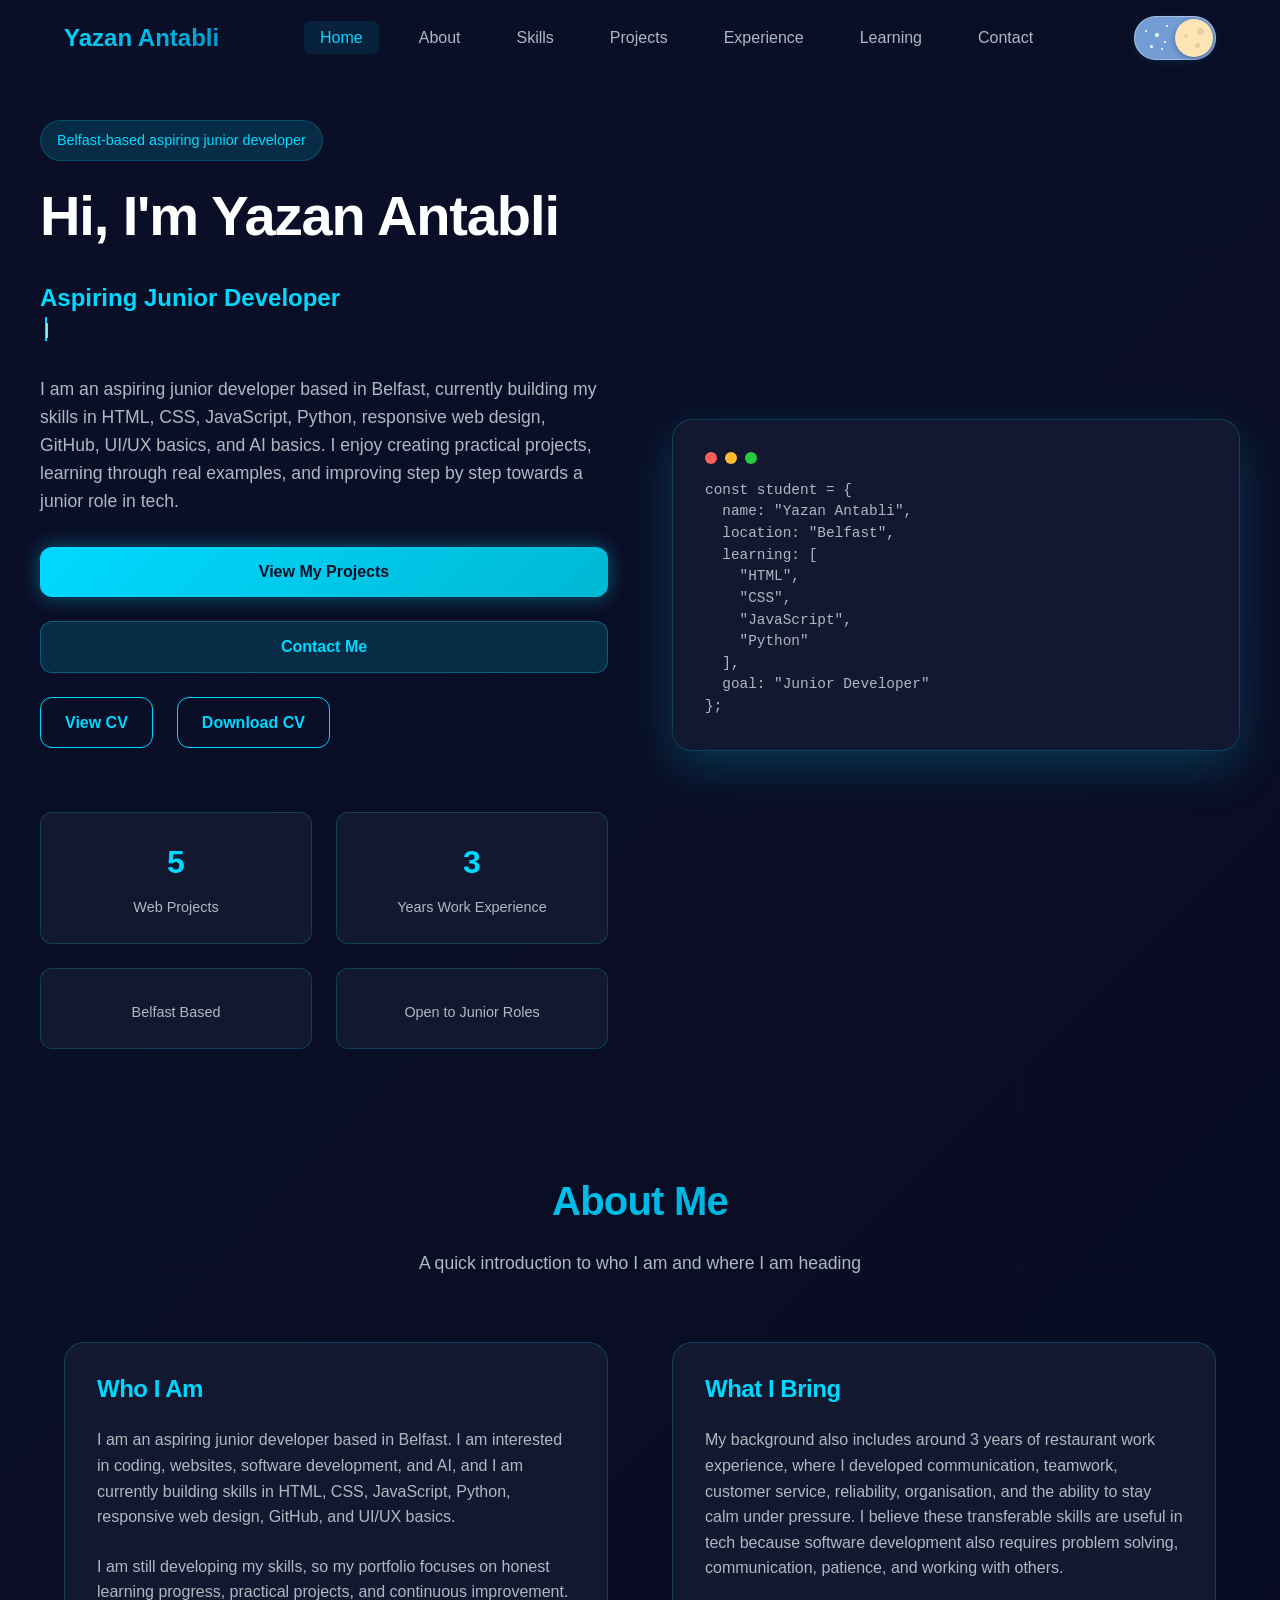
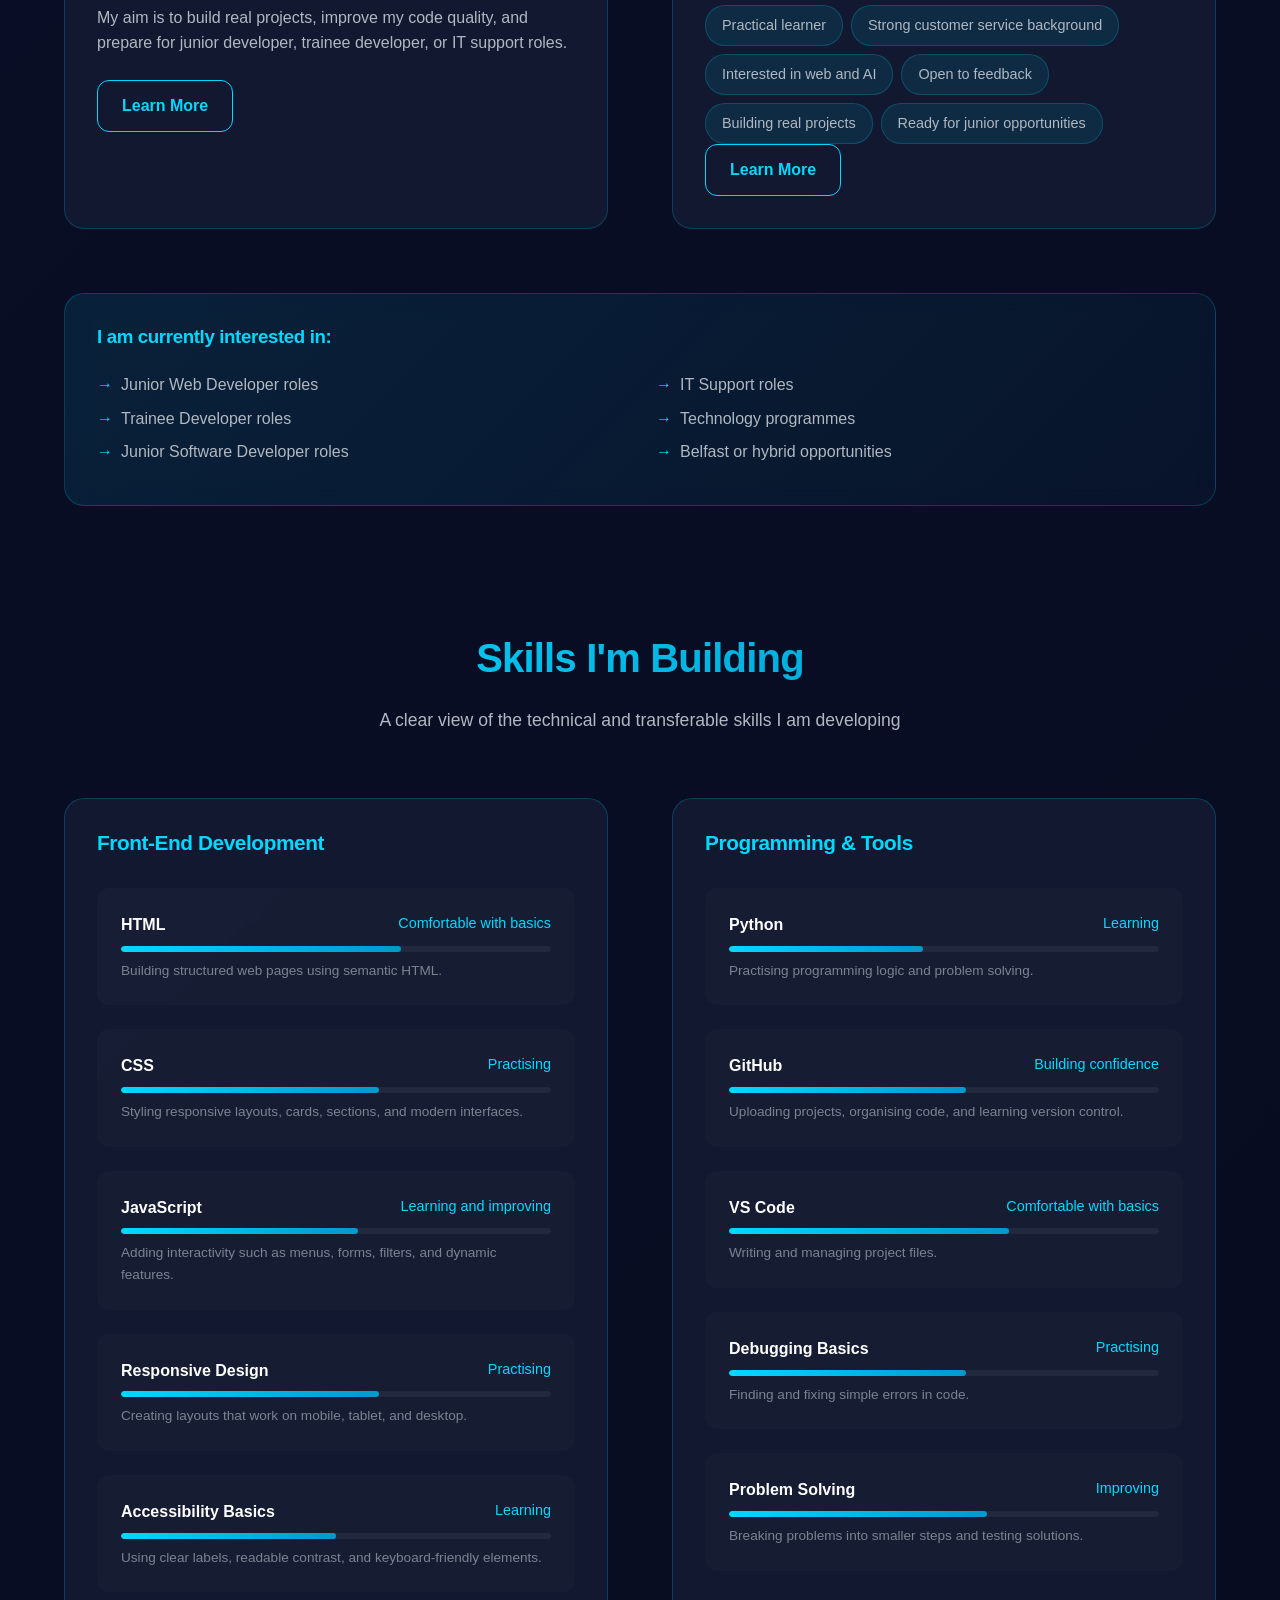
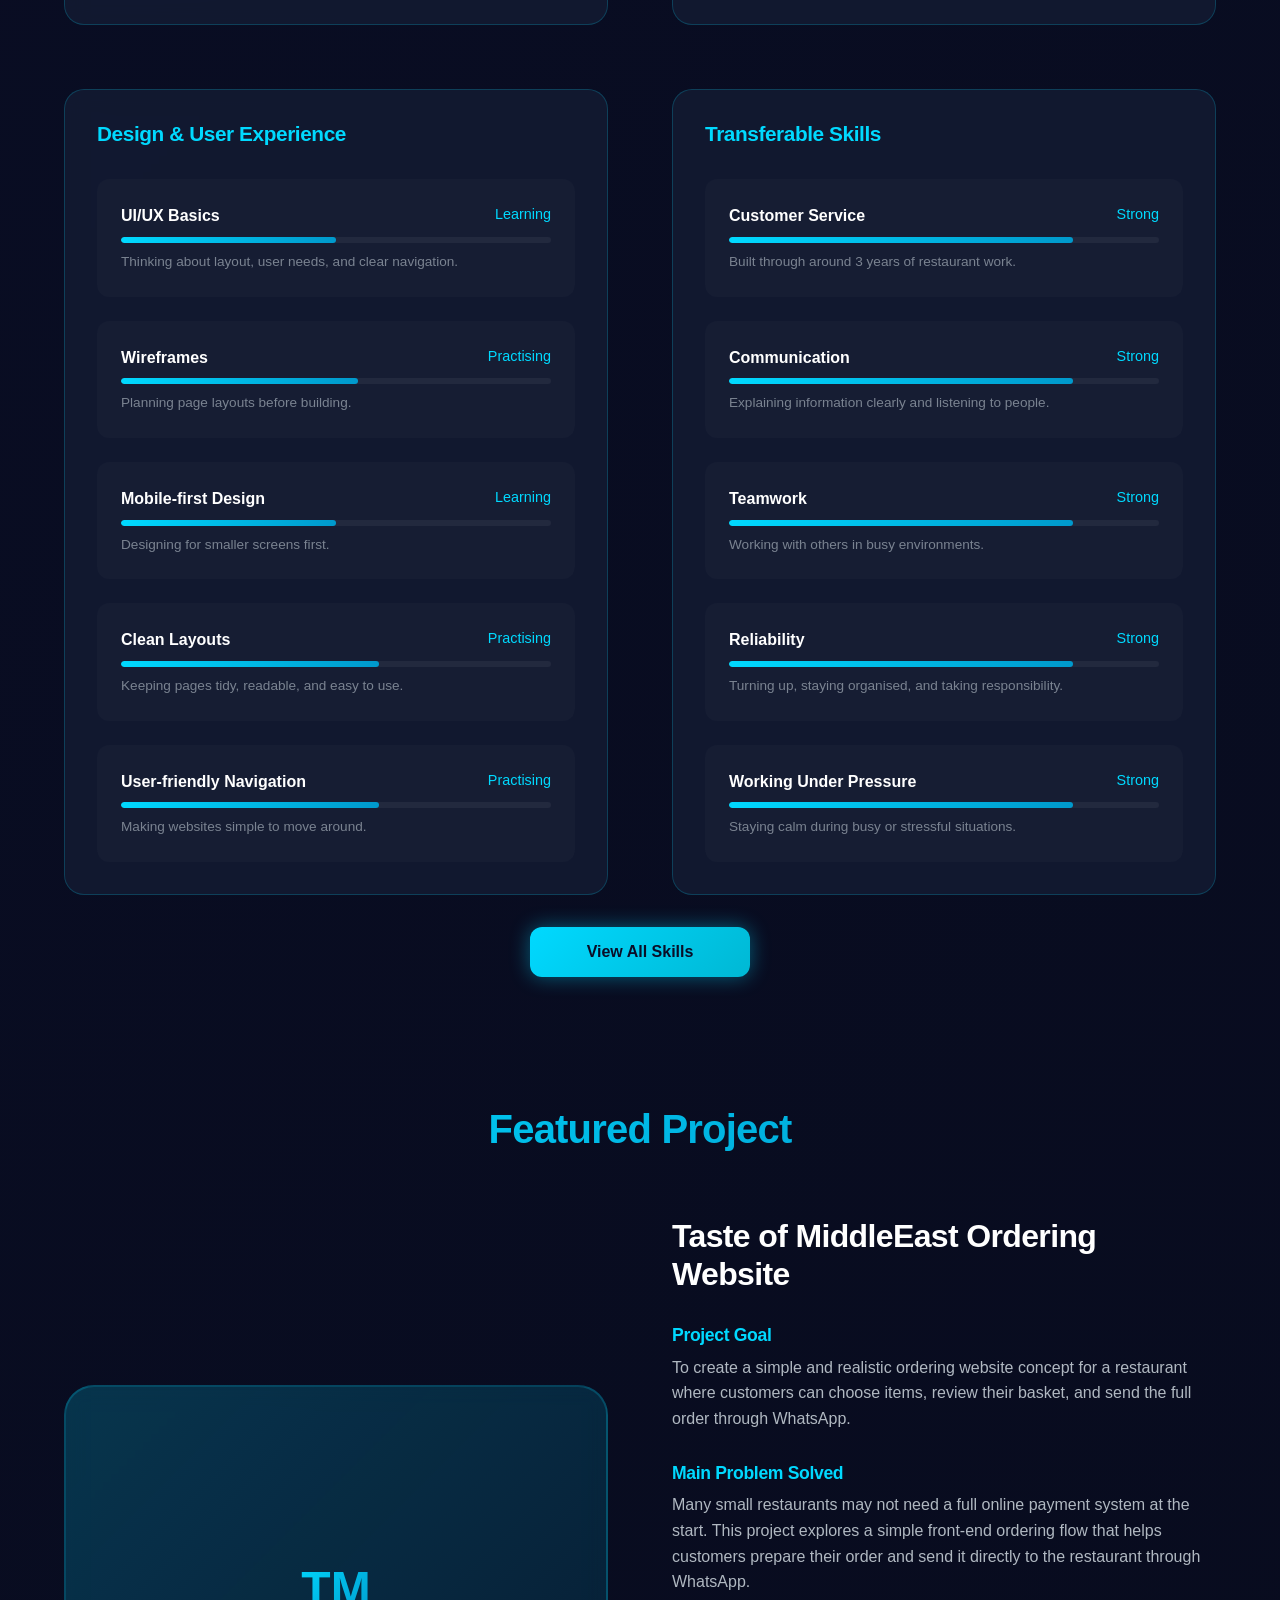
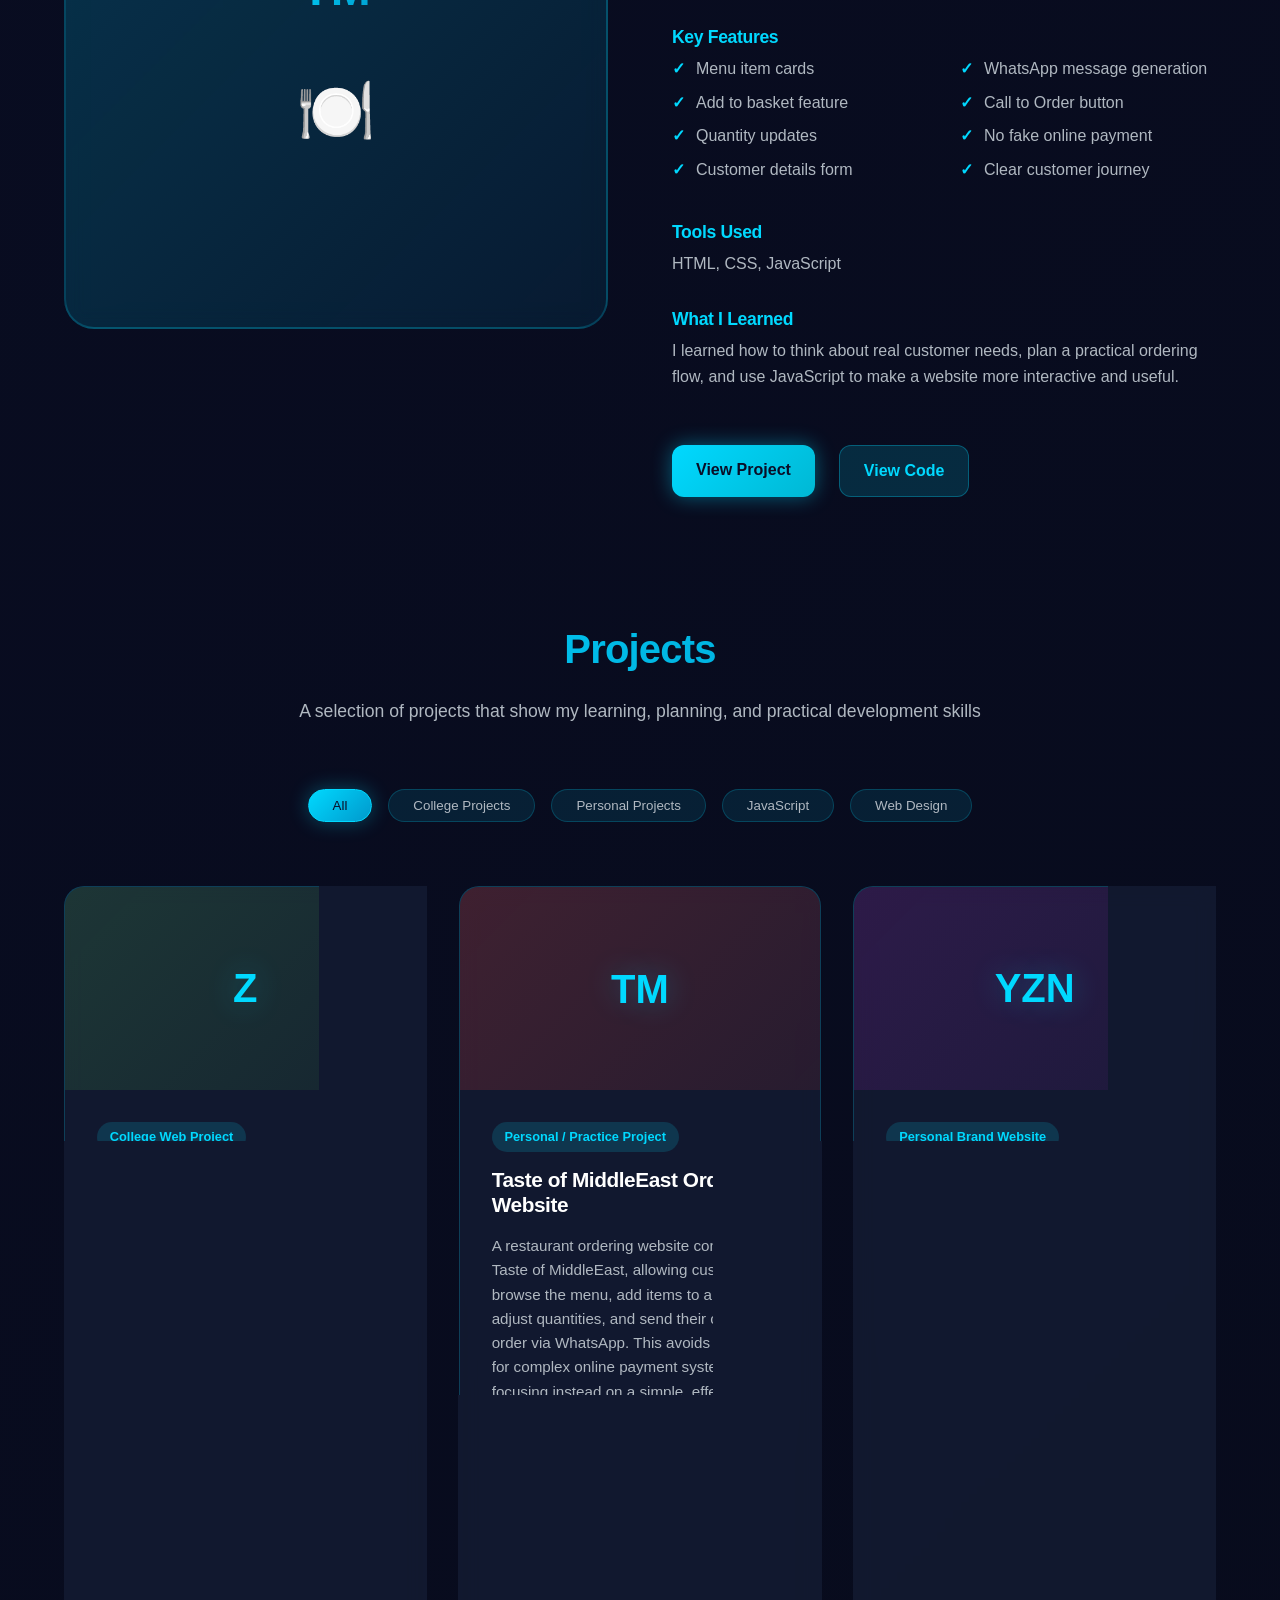
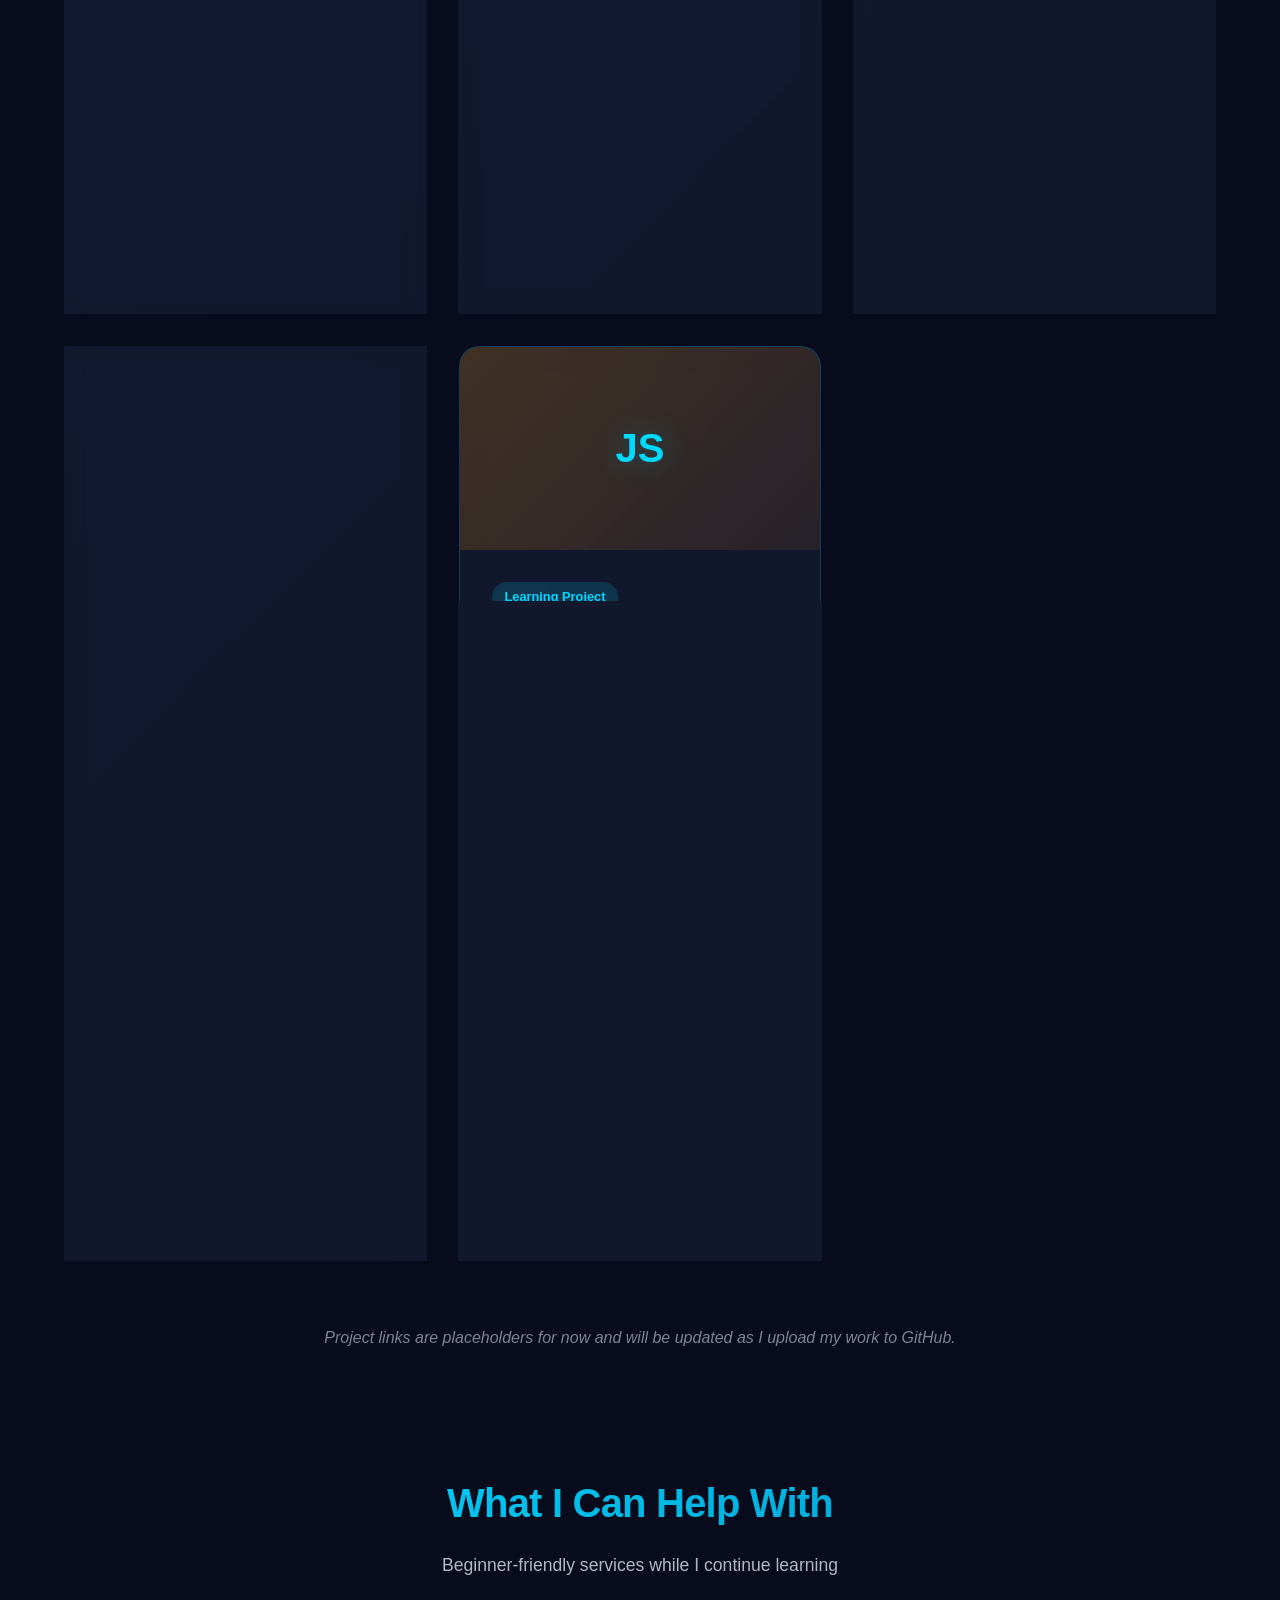
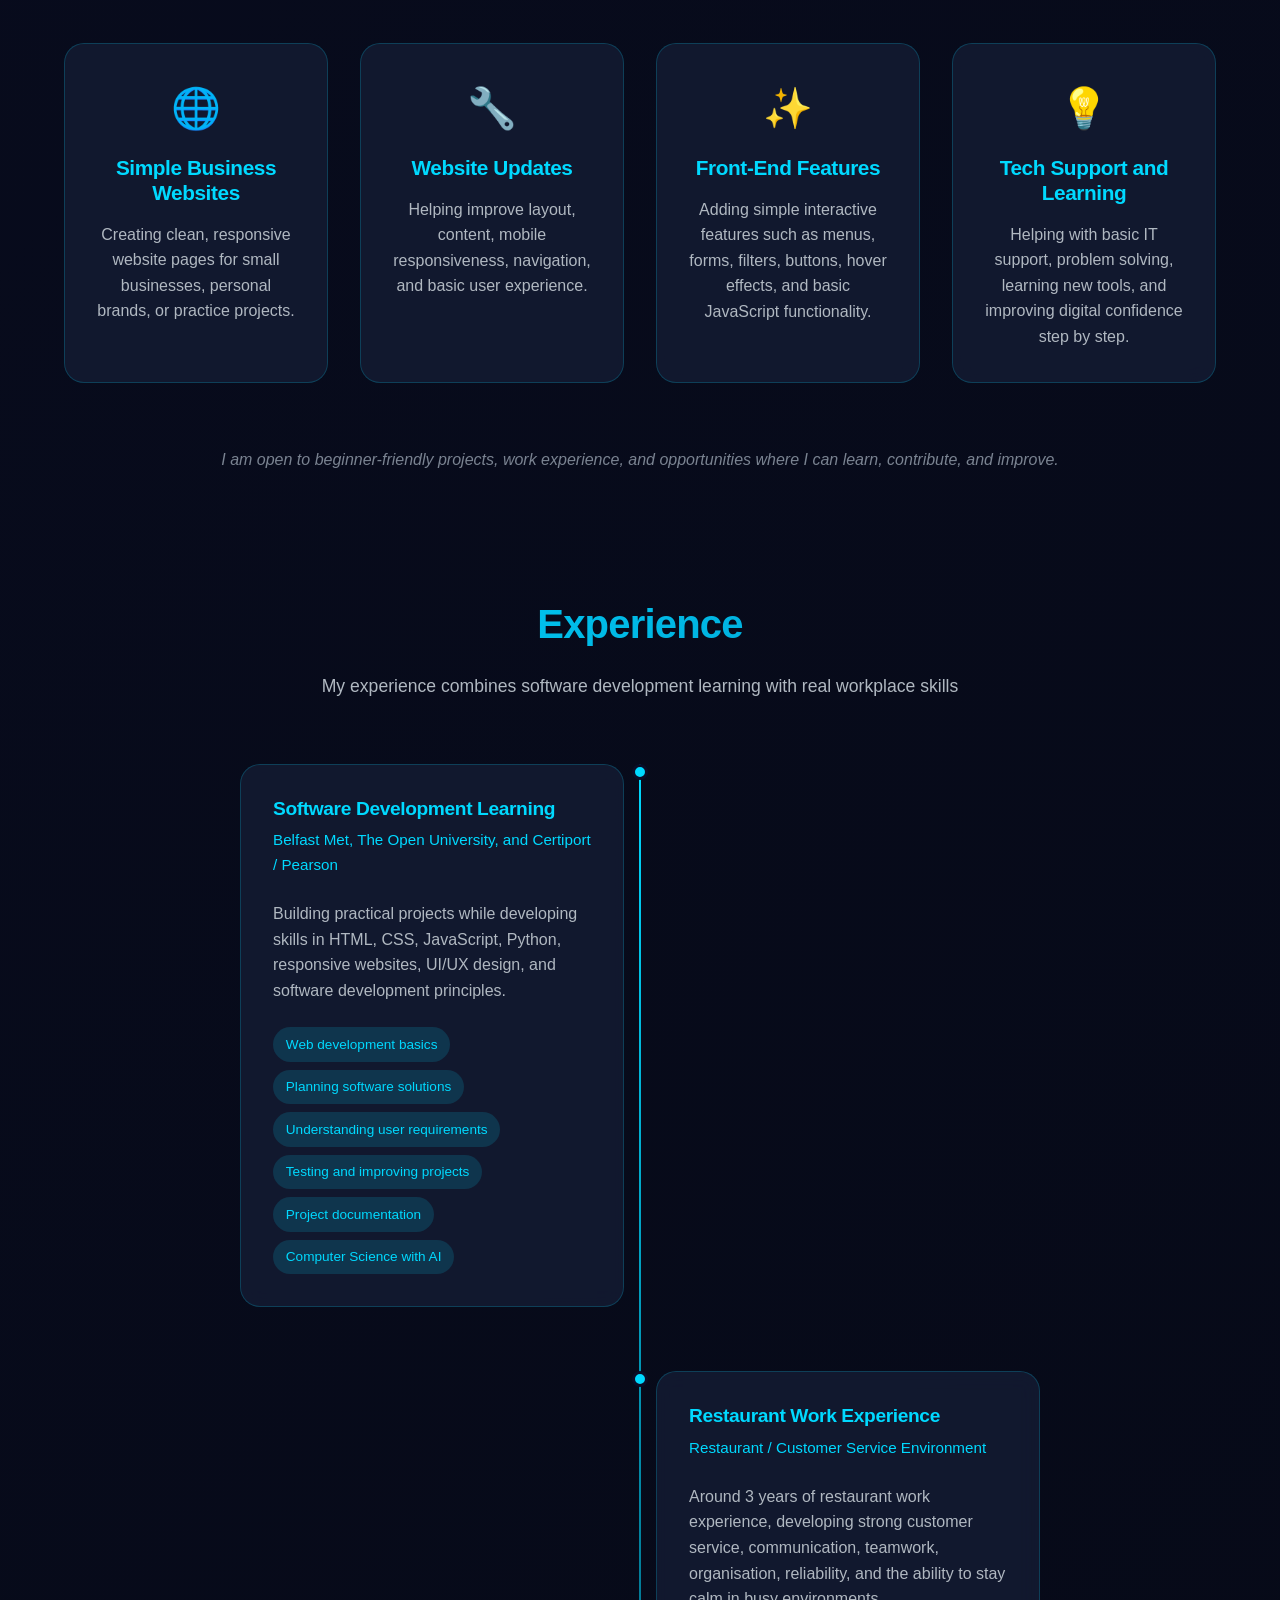
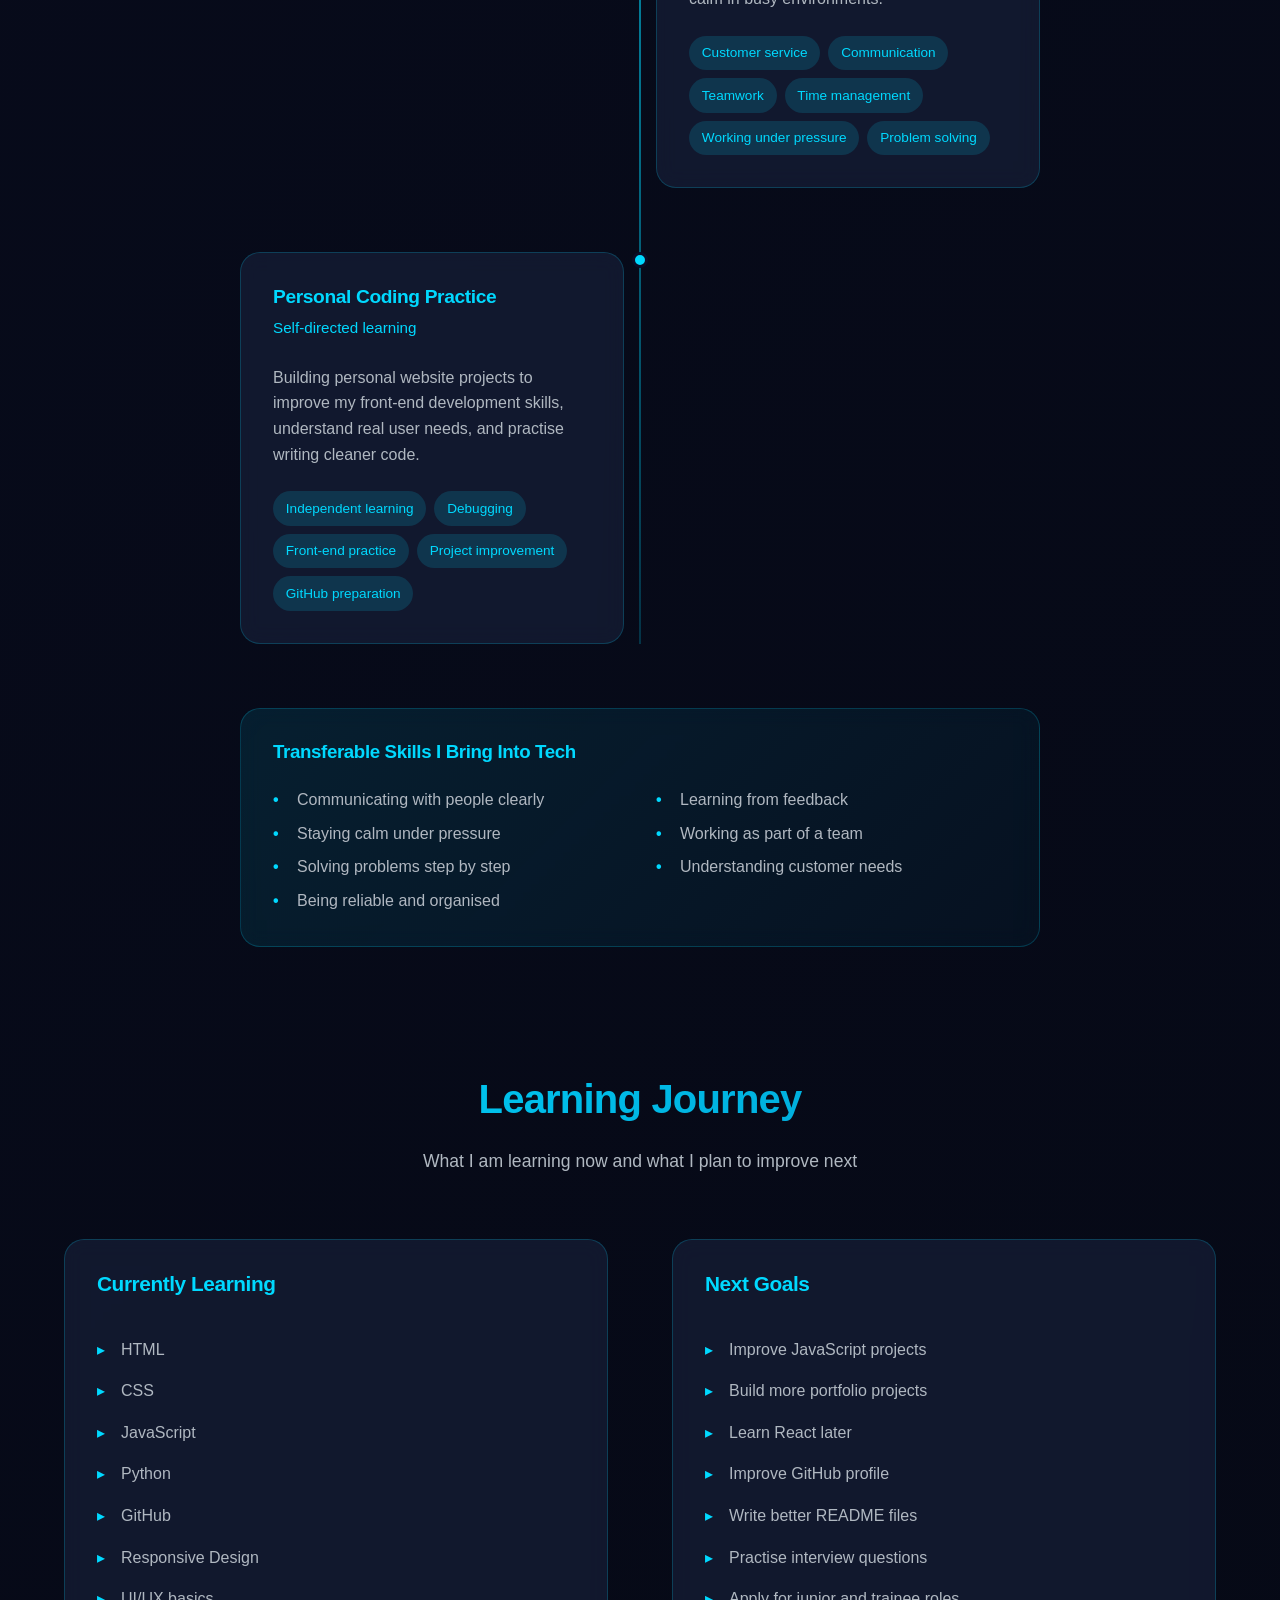
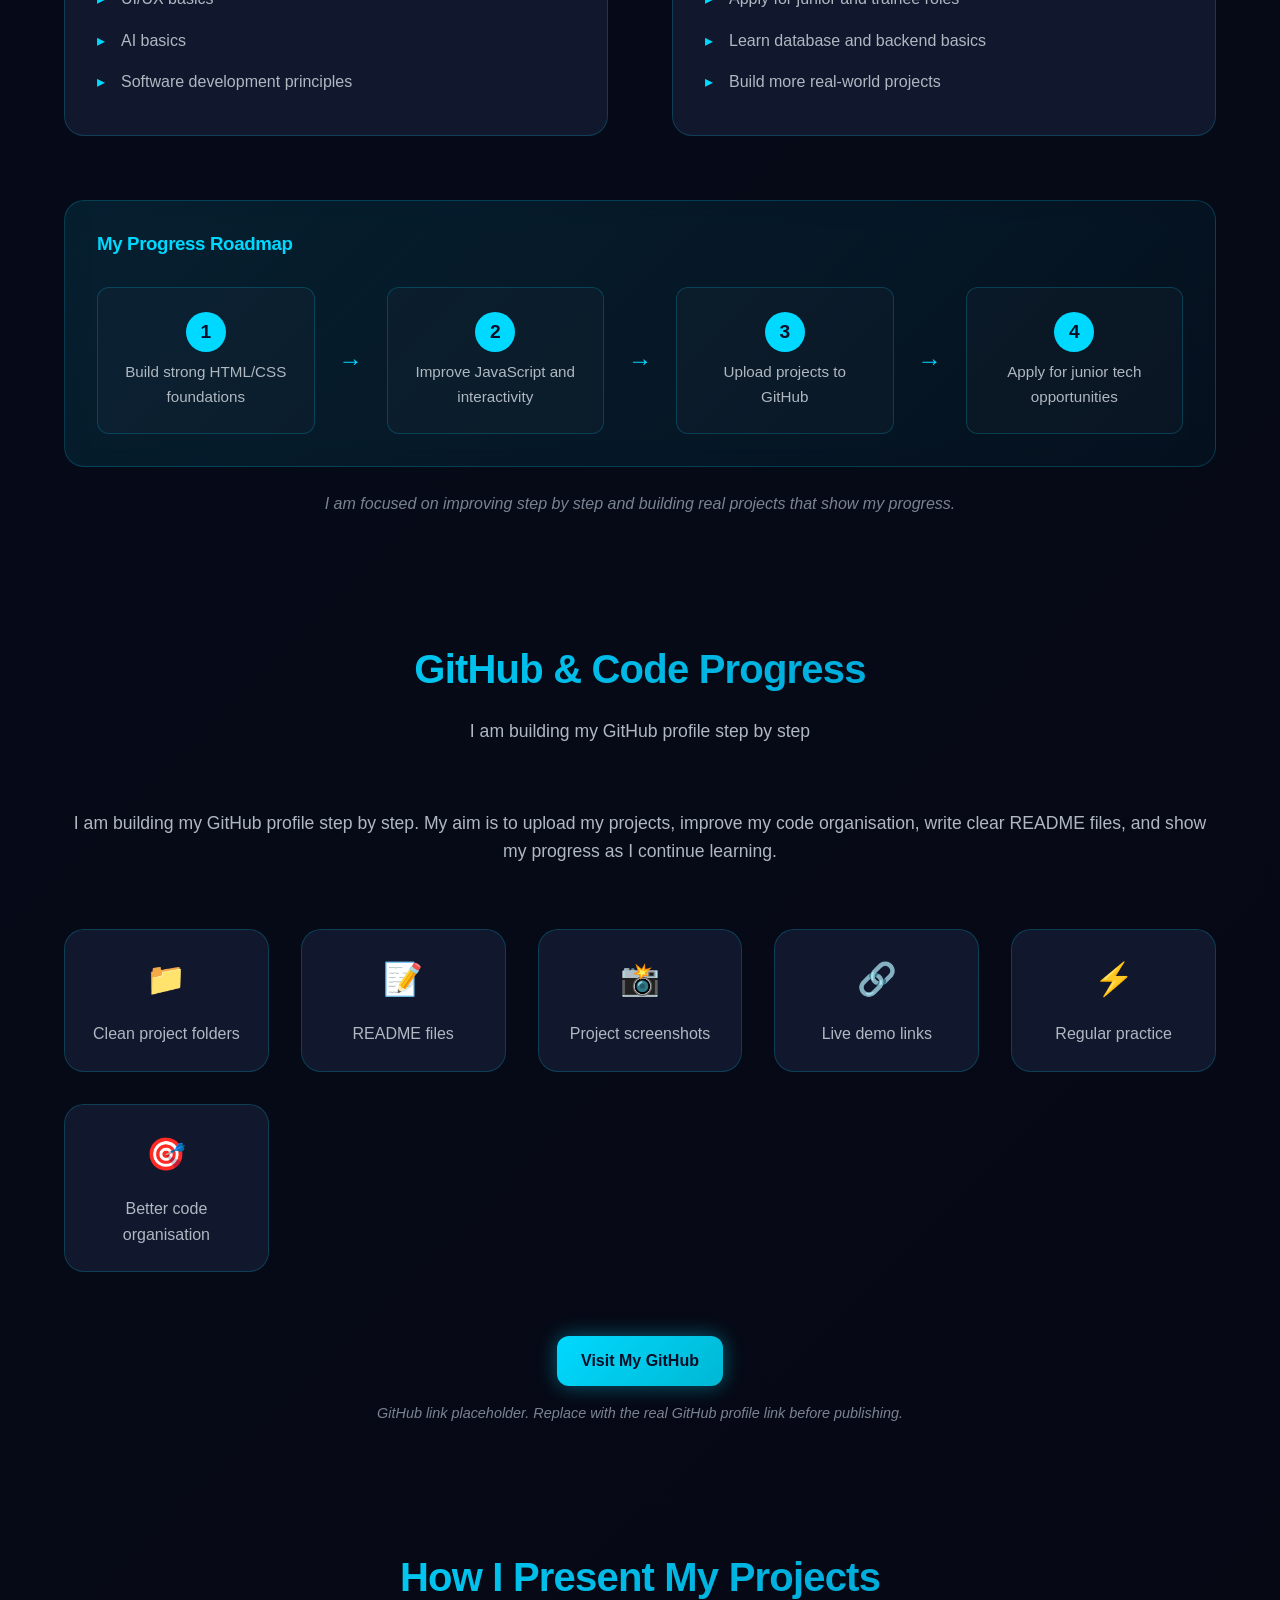
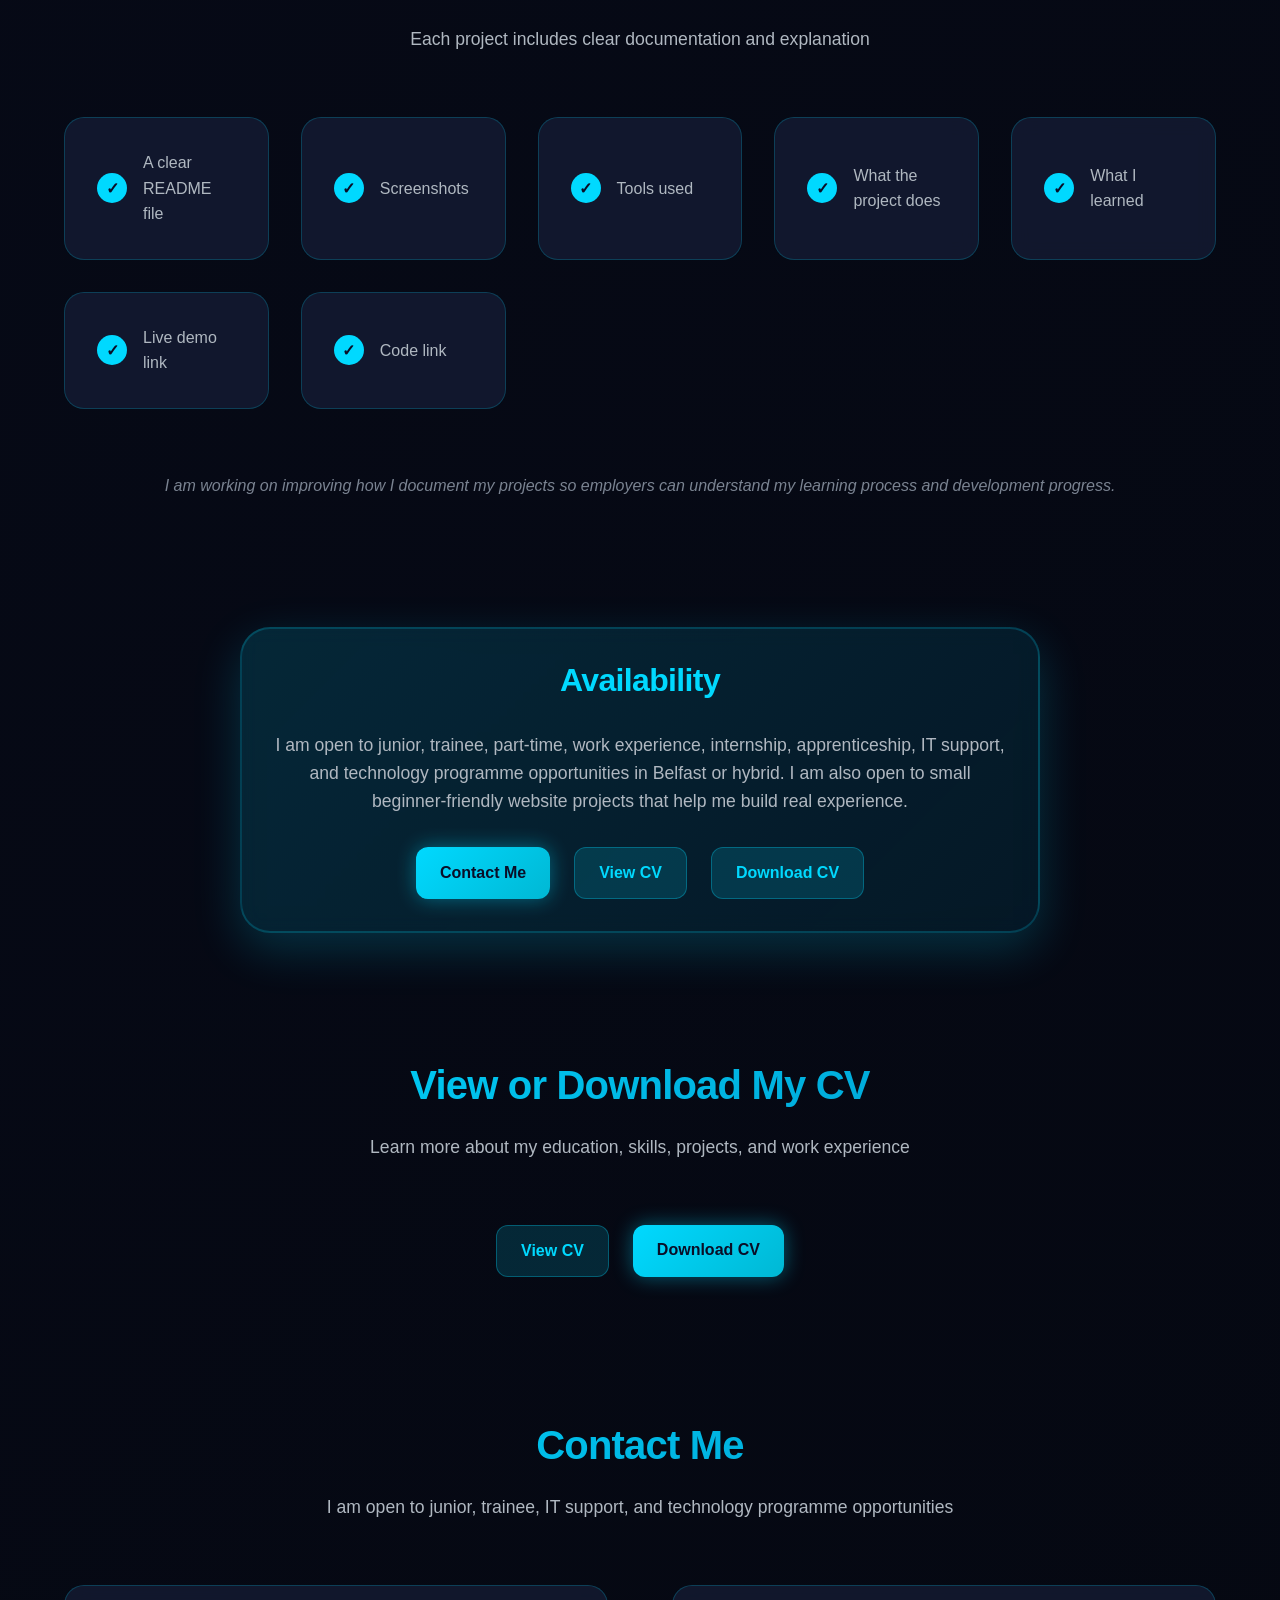
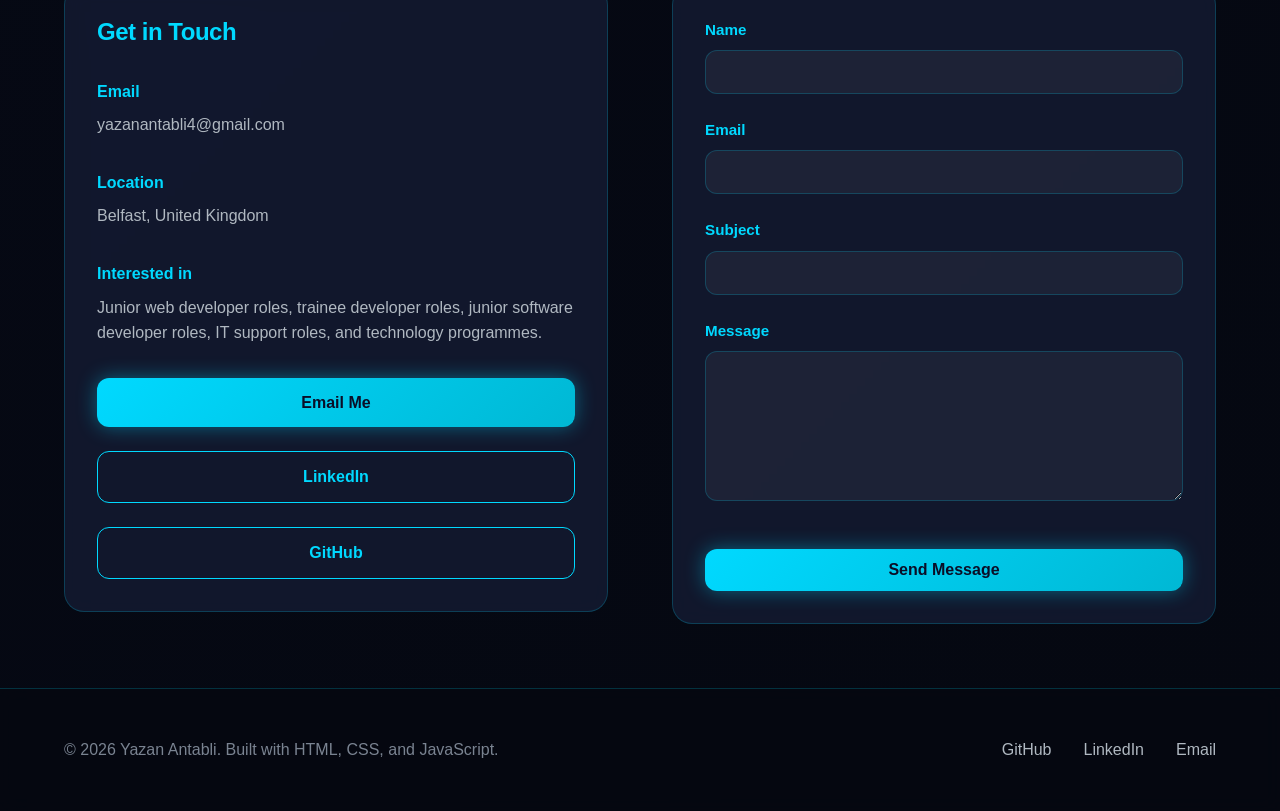
==== index.html @ 7f02556e "Upload portfolio website" ====
﻿<!DOCTYPE html>
<html lang="en">
<head>
    <meta charset="UTF-8">
    <meta name="viewport" content="width=device-width, initial-scale=1.0">
    <meta name="description" content="Personal portfolio of Yazan Antabli, an aspiring junior developer based in Belfast, learning web development, software development, and AI.">
    <meta name="keywords" content="Yazan Antabli, software development student, junior web developer, Belfast, portfolio, HTML, CSS, JavaScript, Python, GitHub, IT support">
    <meta name="author" content="Yazan Antabli">
    <meta property="og:title" content="Yazan Antabli | Aspiring Junior Developer Portfolio">
    <meta property="og:description" content="Personal portfolio of Yazan Antabli, an aspiring junior developer based in Belfast, learning web development, software development, and AI.">
    <meta property="og:type" content="website">
    <title>Yazan Antabli | Home - Aspiring Junior Developer Portfolio</title>
    <link rel="icon" href="favicon.svg" type="image/svg+xml">
    <link rel="stylesheet" href="style.css">
</head>
<body>
    <!-- Loading Screen -->
    <div class="loading-screen" id="loadingScreen">
        <div class="loading-content">
            <h1 class="loading-title">Yazan Antabli</h1>
            <p class="loading-subtitle">Building my future in tech</p>
            <div class="loading-dots">
                <span></span>
                <span></span>
                <span></span>
            </div>
        </div>
    </div>

    <!-- Navigation -->
    <header class="header">
        <nav class="navbar">
            <div class="nav-container">
                <div class="logo">
                    <a href="index.html" class="logo-text">Yazan Antabli</a>
                </div>
                
                <ul class="nav-menu" id="navMenu">
                    <li><a href="index.html" class="nav-link" data-page="index">Home</a></li>
                    <li><a href="about.html" class="nav-link" data-page="about">About</a></li>
                    <li><a href="skills.html" class="nav-link" data-page="skills">Skills</a></li>
                    <li><a href="projects.html" class="nav-link" data-page="projects">Projects</a></li>
                    <li><a href="experience.html" class="nav-link" data-page="experience">Experience</a></li>
                    <li><a href="learning.html" class="nav-link" data-page="learning">Learning</a></li>
                    <li><a href="contact.html" class="nav-link" data-page="contact">Contact</a></li>
                </ul>

                <div class="nav-actions">
                    <div class="theme-toggle-wrapper">
                        <input class="theme-toggle-input" id="themeToggle" type="checkbox" aria-label="Toggle dark theme">
                        <label class="theme-toggle" for="themeToggle" title="Toggle light and dark theme">
                            <span class="toggle__handler" aria-hidden="true">
                                <span class="crater crater--1"></span>
                                <span class="crater crater--2"></span>
                                <span class="crater crater--3"></span>
                            </span>
                            <span class="star star--1" aria-hidden="true"></span>
                            <span class="star star--2" aria-hidden="true"></span>
                            <span class="star star--3" aria-hidden="true"></span>
                            <span class="star star--4" aria-hidden="true"></span>
                            <span class="star star--5" aria-hidden="true"></span>
                            <span class="star star--6" aria-hidden="true"></span>
                        </label>
                    </div>

                    <button class="hamburger" id="hamburger" aria-label="Toggle navigation menu">
                        <span></span>
                        <span></span>
                        <span></span>
                    </button>
                </div>
            </div>
        </nav>
    </header>

    <main>
        <!-- Hero Section -->
        <section class="hero" id="home">
            <div class="hero-container">
                <div class="hero-content">
                    <span class="hero-badge">Belfast-based aspiring junior developer</span>
                    <h1 class="hero-title">Hi, I'm Yazan Antabli</h1>
                    
                    <div class="typing-container">
                        <p class="typing-text">Aspiring Junior Developer</p>
                        <span class="cursor">|</span>
                    </div>

                    <p class="hero-description">
                        I am an aspiring junior developer based in Belfast, currently building my skills in HTML, CSS, JavaScript, Python, responsive web design, GitHub, UI/UX basics, and AI basics. I enjoy creating practical projects, learning through real examples, and improving step by step towards a junior role in tech.
                    </p>

                    <div class="hero-buttons">
                        <a href="projects.html" class="btn btn-primary">View My Projects</a>
                        <a href="contact.html" class="btn btn-secondary">Contact Me</a>
                        <div class="btn-group cv-actions-inline">
                            <a href="cv.html" class="btn btn-outline" target="_blank" rel="noopener">View CV</a>
                            <a href="cv.pdf" class="btn btn-outline" download>Download CV</a>
                        </div>
                    </div>

                    <div class="stats-row">
                        <div class="stat-card">
                            <div class="stat-number" data-target="5">5</div>
                            <div class="stat-label">Web Projects</div>
                        </div>
                        <div class="stat-card">
                            <div class="stat-number" data-target="3">3</div>
                            <div class="stat-label">Years Work Experience</div>
                        </div>
                        <div class="stat-card">
                            <div class="stat-label">Belfast Based</div>
                        </div>
                        <div class="stat-card">
                            <div class="stat-label">Open to Junior Roles</div>
                        </div>
                    </div>
                </div>

                <div class="hero-visual">
                    <div class="code-card">
                        <div class="code-header">
                            <span class="code-dot red"></span>
                            <span class="code-dot yellow"></span>
                            <span class="code-dot green"></span>
                        </div>
                        <pre><code>const student = {
  name: "Yazan Antabli",
  location: "Belfast",
  learning: [
    "HTML",
    "CSS",
    "JavaScript",
    "Python"
  ],
  goal: "Junior Developer"
};</code></pre>
                    </div>
                </div>
            </div>
        </section>

        <!-- About Section -->
        <section class="about" id="about">
            <div class="container">
                <div class="section-header">
                    <h2 class="section-title">About Me</h2>
                    <p class="section-subtitle">A quick introduction to who I am and where I am heading</p>
                </div>

                <div class="about-grid">
                    <div class="about-card">
                        <h3>Who I Am</h3>
                        <p>
                            I am an aspiring junior developer based in Belfast. I am interested in coding, websites, software development, and AI, and I am currently building skills in HTML, CSS, JavaScript, Python, responsive web design, GitHub, and UI/UX basics.
                        </p>
                        <p>
                            I am still developing my skills, so my portfolio focuses on honest learning progress, practical projects, and continuous improvement. My aim is to build real projects, improve my code quality, and prepare for junior developer, trainee developer, or IT support roles.
                        </p>
                        <a href="about.html" class="btn btn-outline">Learn More</a>
                    </div>

                    <div class="about-card">
                        <h3>What I Bring</h3>
                        <p>
                            My background also includes around 3 years of restaurant work experience, where I developed communication, teamwork, customer service, reliability, organisation, and the ability to stay calm under pressure. I believe these transferable skills are useful in tech because software development also requires problem solving, communication, patience, and working with others.
                        </p>
                        <div class="mini-cards">
                            <span class="mini-card">Practical learner</span>
                            <span class="mini-card">Strong customer service background</span>
                            <span class="mini-card">Interested in web and AI</span>
                            <span class="mini-card">Open to feedback</span>
                            <span class="mini-card">Building real projects</span>
                            <span class="mini-card">Ready for junior opportunities</span>
                        </div>
                        <a href="about.html" class="btn btn-outline">Learn More</a>
                    </div>
                </div>

                <div class="looking-for-box">
                    <h3>I am currently interested in:</h3>
                    <ul class="interest-list">
                        <li>Junior Web Developer roles</li>
                        <li>Trainee Developer roles</li>
                        <li>Junior Software Developer roles</li>
                        <li>IT Support roles</li>
                        <li>Technology programmes</li>
                        <li>Belfast or hybrid opportunities</li>
                    </ul>
                </div>
            </div>
        </section>

        <!-- Skills Section -->
        <section class="skills" id="skills">
            <div class="container">
                <div class="section-header">
                    <h2 class="section-title">Skills I'm Building</h2>
                    <p class="section-subtitle">A clear view of the technical and transferable skills I am developing</p>
                </div>

                <div class="skills-grid">
                    <!-- Front-End Development -->
                    <div class="skill-category">
                        <h3>Front-End Development</h3>
                        <div class="skill-items">
                            <div class="skill-item">
                                <div class="skill-header">
                                    <span class="skill-name">HTML</span>
                                    <span class="skill-level">Comfortable with basics</span>
                                </div>
                                <div class="skill-bar">
                                    <div class="skill-progress" style="width: 65%"></div>
                                </div>
                                <p class="skill-description">Building structured web pages using semantic HTML.</p>
                            </div>

                            <div class="skill-item">
                                <div class="skill-header">
                                    <span class="skill-name">CSS</span>
                                    <span class="skill-level">Practising</span>
                                </div>
                                <div class="skill-bar">
                                    <div class="skill-progress" style="width: 60%"></div>
                                </div>
                                <p class="skill-description">Styling responsive layouts, cards, sections, and modern interfaces.</p>
                            </div>

                            <div class="skill-item">
                                <div class="skill-header">
                                    <span class="skill-name">JavaScript</span>
                                    <span class="skill-level">Learning and improving</span>
                                </div>
                                <div class="skill-bar">
                                    <div class="skill-progress" style="width: 55%"></div>
                                </div>
                                <p class="skill-description">Adding interactivity such as menus, forms, filters, and dynamic features.</p>
                            </div>

                            <div class="skill-item">
                                <div class="skill-header">
                                    <span class="skill-name">Responsive Design</span>
                                    <span class="skill-level">Practising</span>
                                </div>
                                <div class="skill-bar">
                                    <div class="skill-progress" style="width: 60%"></div>
                                </div>
                                <p class="skill-description">Creating layouts that work on mobile, tablet, and desktop.</p>
                            </div>

                            <div class="skill-item">
                                <div class="skill-header">
                                    <span class="skill-name">Accessibility Basics</span>
                                    <span class="skill-level">Learning</span>
                                </div>
                                <div class="skill-bar">
                                    <div class="skill-progress" style="width: 50%"></div>
                                </div>
                                <p class="skill-description">Using clear labels, readable contrast, and keyboard-friendly elements.</p>
                            </div>
                        </div>
                    </div>

                    <!-- Programming & Tools -->
                    <div class="skill-category">
                        <h3>Programming & Tools</h3>
                        <div class="skill-items">
                            <div class="skill-item">
                                <div class="skill-header">
                                    <span class="skill-name">Python</span>
                                    <span class="skill-level">Learning</span>
                                </div>
                                <div class="skill-bar">
                                    <div class="skill-progress" style="width: 45%"></div>
                                </div>
                                <p class="skill-description">Practising programming logic and problem solving.</p>
                            </div>

                            <div class="skill-item">
                                <div class="skill-header">
                                    <span class="skill-name">GitHub</span>
                                    <span class="skill-level">Building confidence</span>
                                </div>
                                <div class="skill-bar">
                                    <div class="skill-progress" style="width: 55%"></div>
                                </div>
                                <p class="skill-description">Uploading projects, organising code, and learning version control.</p>
                            </div>

                            <div class="skill-item">
                                <div class="skill-header">
                                    <span class="skill-name">VS Code</span>
                                    <span class="skill-level">Comfortable with basics</span>
                                </div>
                                <div class="skill-bar">
                                    <div class="skill-progress" style="width: 65%"></div>
                                </div>
                                <p class="skill-description">Writing and managing project files.</p>
                            </div>

                            <div class="skill-item">
                                <div class="skill-header">
                                    <span class="skill-name">Debugging Basics</span>
                                    <span class="skill-level">Practising</span>
                                </div>
                                <div class="skill-bar">
                                    <div class="skill-progress" style="width: 55%"></div>
                                </div>
                                <p class="skill-description">Finding and fixing simple errors in code.</p>
                            </div>

                            <div class="skill-item">
                                <div class="skill-header">
                                    <span class="skill-name">Problem Solving</span>
                                    <span class="skill-level">Improving</span>
                                </div>
                                <div class="skill-bar">
                                    <div class="skill-progress" style="width: 60%"></div>
                                </div>
                                <p class="skill-description">Breaking problems into smaller steps and testing solutions.</p>
                            </div>
                        </div>
                    </div>

                    <!-- Design & UX -->
                    <div class="skill-category">
                        <h3>Design & User Experience</h3>
                        <div class="skill-items">
                            <div class="skill-item">
                                <div class="skill-header">
                                    <span class="skill-name">UI/UX Basics</span>
                                    <span class="skill-level">Learning</span>
                                </div>
                                <div class="skill-bar">
                                    <div class="skill-progress" style="width: 50%"></div>
                                </div>
                                <p class="skill-description">Thinking about layout, user needs, and clear navigation.</p>
                            </div>

                            <div class="skill-item">
                                <div class="skill-header">
                                    <span class="skill-name">Wireframes</span>
                                    <span class="skill-level">Practising</span>
                                </div>
                                <div class="skill-bar">
                                    <div class="skill-progress" style="width: 55%"></div>
                                </div>
                                <p class="skill-description">Planning page layouts before building.</p>
                            </div>

                            <div class="skill-item">
                                <div class="skill-header">
                                    <span class="skill-name">Mobile-first Design</span>
                                    <span class="skill-level">Learning</span>
                                </div>
                                <div class="skill-bar">
                                    <div class="skill-progress" style="width: 50%"></div>
                                </div>
                                <p class="skill-description">Designing for smaller screens first.</p>
                            </div>

                            <div class="skill-item">
                                <div class="skill-header">
                                    <span class="skill-name">Clean Layouts</span>
                                    <span class="skill-level">Practising</span>
                                </div>
                                <div class="skill-bar">
                                    <div class="skill-progress" style="width: 60%"></div>
                                </div>
                                <p class="skill-description">Keeping pages tidy, readable, and easy to use.</p>
                            </div>

                            <div class="skill-item">
                                <div class="skill-header">
                                    <span class="skill-name">User-friendly Navigation</span>
                                    <span class="skill-level">Practising</span>
                                </div>
                                <div class="skill-bar">
                                    <div class="skill-progress" style="width: 60%"></div>
                                </div>
                                <p class="skill-description">Making websites simple to move around.</p>
                            </div>
                        </div>
                    </div>

                    <!-- Transferable Skills -->
                    <div class="skill-category">
                        <h3>Transferable Skills</h3>
                        <div class="skill-items">
                            <div class="skill-item">
                                <div class="skill-header">
                                    <span class="skill-name">Customer Service</span>
                                    <span class="skill-level">Strong</span>
                                </div>
                                <div class="skill-bar">
                                    <div class="skill-progress" style="width: 80%"></div>
                                </div>
                                <p class="skill-description">Built through around 3 years of restaurant work.</p>
                            </div>

                            <div class="skill-item">
                                <div class="skill-header">
                                    <span class="skill-name">Communication</span>
                                    <span class="skill-level">Strong</span>
                                </div>
                                <div class="skill-bar">
                                    <div class="skill-progress" style="width: 80%"></div>
                                </div>
                                <p class="skill-description">Explaining information clearly and listening to people.</p>
                            </div>

                            <div class="skill-item">
                                <div class="skill-header">
                                    <span class="skill-name">Teamwork</span>
                                    <span class="skill-level">Strong</span>
                                </div>
                                <div class="skill-bar">
                                    <div class="skill-progress" style="width: 80%"></div>
                                </div>
                                <p class="skill-description">Working with others in busy environments.</p>
                            </div>

                            <div class="skill-item">
                                <div class="skill-header">
                                    <span class="skill-name">Reliability</span>
                                    <span class="skill-level">Strong</span>
                                </div>
                                <div class="skill-bar">
                                    <div class="skill-progress" style="width: 80%"></div>
                                </div>
                                <p class="skill-description">Turning up, staying organised, and taking responsibility.</p>
                            </div>

                            <div class="skill-item">
                                <div class="skill-header">
                                    <span class="skill-name">Working Under Pressure</span>
                                    <span class="skill-level">Strong</span>
                                </div>
                                <div class="skill-bar">
                                    <div class="skill-progress" style="width: 80%"></div>
                                </div>
                                <p class="skill-description">Staying calm during busy or stressful situations.</p>
                            </div>
                        </div>
                    </div>
                </div>

                <div class="skills-cta">
                    <a href="skills.html" class="btn btn-primary">View All Skills</a>
                </div>
            </div>
        </section>
        <section class="featured-project" id="featured">
            <div class="container">
                <div class="section-header">
                    <h2 class="section-title">Featured Project</h2>
                </div>

                <div class="featured-grid">
                    <div class="featured-preview">
                        <div class="project-preview-card">
                            <div class="preview-header">TM</div>
                            <div class="preview-icon">🍽️</div>
                        </div>
                    </div>

                    <div class="featured-content">
                        <h3 class="featured-title">Taste of MiddleEast Ordering Website</h3>
                        
                        <div class="featured-section">
                            <h4>Project Goal</h4>
                            <p>To create a simple and realistic ordering website concept for a restaurant where customers can choose items, review their basket, and send the full order through WhatsApp.</p>
                        </div>

                        <div class="featured-section">
                            <h4>Main Problem Solved</h4>
                            <p>Many small restaurants may not need a full online payment system at the start. This project explores a simple front-end ordering flow that helps customers prepare their order and send it directly to the restaurant through WhatsApp.</p>
                        </div>

                        <div class="featured-section">
                            <h4>Key Features</h4>
                            <ul class="feature-list">
                                <li>Menu item cards</li>
                                <li>Add to basket feature</li>
                                <li>Quantity updates</li>
                                <li>Customer details form</li>
                                <li>WhatsApp message generation</li>
                                <li>Call to Order button</li>
                                <li>No fake online payment</li>
                                <li>Clear customer journey</li>
                            </ul>
                        </div>

                        <div class="featured-section">
                            <h4>Tools Used</h4>
                            <p>HTML, CSS, JavaScript</p>
                        </div>

                        <div class="featured-section">
                            <h4>What I Learned</h4>
                            <p>I learned how to think about real customer needs, plan a practical ordering flow, and use JavaScript to make a website more interactive and useful.</p>
                        </div>

                        <div class="featured-buttons">
                            <a href="#" class="btn btn-primary">View Project</a>
                            <a href="#" class="btn btn-secondary">View Code</a>
                        </div>
                    </div>
                </div>
            </div>
        </section>

        <!-- Projects Section -->
        <section class="projects" id="projects">
            <div class="container">
                <div class="section-header">
                    <h2 class="section-title">Projects</h2>
                    <p class="section-subtitle">A selection of projects that show my learning, planning, and practical development skills</p>
                </div>

                <div class="filter-buttons">
                    <button class="filter-btn active" data-filter="all">All</button>
                    <button class="filter-btn" data-filter="college">College Projects</button>
                    <button class="filter-btn" data-filter="personal">Personal Projects</button>
                    <button class="filter-btn" data-filter="javascript">JavaScript</button>
                    <button class="filter-btn" data-filter="design">Web Design</button>
                </div>

                <div class="projects-grid">
                    <!-- Project 1 -->
                    <article class="project-card" data-category="college design">
                        <div class="project-image zoo">Z</div>
                        <div class="project-content">
                            <span class="project-type">College Web Project</span>
                            <h3 class="project-title">Zoofie Zoo Website</h3>
                            <p class="project-description">A responsive educational website for Zoofie Zoo, created as part of my software development coursework. The site provides visitors with information about animals, opening times, ticket pricing, photo galleries, and contact details, with integrated Google Maps for location finding.</p>
                            <div class="project-features">
                                <span class="feature">Responsive layout</span>
                                <span class="feature">Animal information pages</span>
                                <span class="feature">Opening hours and tickets</span>
                                <span class="feature">Photo gallery</span>
                                <span class="feature">Contact form</span>
                                <span class="feature">Google Maps integration</span>
                            </div>
                            <p class="project-tools"><strong>Tools:</strong> HTML, CSS, JavaScript</p>
                            <p class="project-learning"><strong>What I learned:</strong> I gained experience in planning a complete website for a real organization, implementing responsive design, and understanding user needs for an educational venue.</p>
                            <div class="project-buttons">
                                <a href="#" class="btn btn-outline">View Project</a>
                                <a href="#" class="btn btn-outline">View Code</a>
                            </div>
                        </div>
                    </article>

                    <!-- Project 2 -->
                    <article class="project-card" data-category="personal javascript">
                        <div class="project-image restaurant">TM</div>
                        <div class="project-content">
                            <span class="project-type">Personal / Practice Project</span>
                            <h3 class="project-title">Taste of MiddleEast Ordering Website</h3>
                            <p class="project-description">A restaurant ordering website concept for Taste of MiddleEast, allowing customers to browse the menu, add items to a basket, adjust quantities, and send their complete order via WhatsApp. This avoids the need for complex online payment systems, focusing instead on a simple, effective ordering process.</p>
                            <div class="project-features">
                                <span class="feature">Menu display</span>
                                <span class="feature">Basket functionality</span>
                                <span class="feature">Quantity adjustments</span>
                                <span class="feature">Customer details form</span>
                                <span class="feature">WhatsApp order sending</span>
                                <span class="feature">No payment integration</span>
                            </div>
                            <p class="project-tools"><strong>Tools:</strong> HTML, CSS, JavaScript</p>
                            <p class="project-learning"><strong>What I learned:</strong> I learned to design a practical customer ordering flow, implement interactive features with JavaScript, and create a user-friendly e-commerce concept without complex backend requirements.</p>
                            <div class="project-buttons">
                                <a href="#" class="btn btn-outline">View Project</a>
                                <a href="#" class="btn btn-outline">View Code</a>
                            </div>
                        </div>
                    </article>

                    <!-- Project 3 -->
                    <article class="project-card" data-category="personal design">
                        <div class="project-image studio">YZN</div>
                        <div class="project-content">
                            <span class="project-type">Personal Brand Website</span>
                            <h3 class="project-title">YZN Studio Website</h3>
                            <p class="project-description">A modern web design agency website concept for YZN Studio, featuring service offerings, pricing packages, consultation booking, portfolio showcases, and call-to-action sections. The design emphasizes a professional, dark-themed aesthetic suitable for a creative agency.</p>
                            <div class="project-features">
                                <span class="feature">Modern landing page</span>
                                <span class="feature">Service descriptions</span>
                                <span class="feature">Pricing packages</span>
                                <span class="feature">Consultation booking</span>
                                <span class="feature">Portfolio showcase</span>
                                <span class="feature">Dark theme design</span>
                            </div>
                            <p class="project-tools"><strong>Tools:</strong> HTML, CSS, JavaScript</p>
                            <p class="project-learning"><strong>What I learned:</strong> I practiced creating a professional business website layout, implementing modern design trends, and structuring content to promote services effectively.</p>
                            <div class="project-buttons">
                                <a href="#" class="btn btn-outline">View Project</a>
                                <a href="#" class="btn btn-outline">View Code</a>
                            </div>
                        </div>
                    </article>

                    <!-- Project 4 -->
                    <article class="project-card" data-category="personal design">
                        <div class="project-image portfolio">YA</div>
                        <div class="project-content">
                            <span class="project-type">Portfolio Project</span>
                            <h3 class="project-title">Personal Portfolio Website</h3>
                            <p class="project-description">My personal portfolio website, designed to showcase my skills, projects, learning journey, and professional goals. It serves as both a demonstration of my web development abilities and a platform for job applications.</p>
                            <div class="project-features">
                                <span class="feature">About and skills sections</span>
                                <span class="feature">Project showcase</span>
                                <span class="feature">Learning journey</span>
                                <span class="feature">Contact information</span>
                                <span class="feature">Responsive design</span>
                                <span class="feature">GitHub Pages ready</span>
                            </div>
                            <p class="project-tools"><strong>Tools:</strong> HTML, CSS, JavaScript</p>
                            <p class="project-learning"><strong>What I learned:</strong> I learned to present my work professionally, create an effective online presence, and build a website that supports career development and job applications.</p>
                            <div class="project-buttons">
                                <a href="#" class="btn btn-outline">View Project</a>
                                <a href="#" class="btn btn-outline">View Code</a>
                            </div>
                        </div>
                    </article>

                    <!-- Project 5 -->
                    <article class="project-card" data-category="personal javascript">
                        <div class="project-image components">JS</div>
                        <div class="project-content">
                            <span class="project-type">Learning Project</span>
                            <h3 class="project-title">JavaScript Practice Components</h3>
                            <p class="project-description">A collection of interactive JavaScript components and features created to build confidence with front-end interactivity. Includes mobile menus, form validation, project filtering, scroll animations, and various user interface enhancements.</p>
                            <div class="project-features">
                                <span class="feature">Mobile navigation menu</span>
                                <span class="feature">Form validation</span>
                                <span class="feature">Project filtering system</span>
                                <span class="feature">Scroll animations</span>
                                <span class="feature">Interactive buttons</span>
                                <span class="feature">DOM manipulation</span>
                            </div>
                            <p class="project-tools"><strong>Tools:</strong> HTML, CSS, JavaScript</p>
                            <p class="project-learning"><strong>What I learned:</strong> I practiced implementing common web interactions, improving my JavaScript skills, and creating reusable components for better user experiences.</p>
                            <div class="project-buttons">
                                <a href="#" class="btn btn-outline">View Project</a>
                                <a href="#" class="btn btn-outline">View Code</a>
                            </div>
                        </div>
                    </article>
                </div>

                <p class="projects-note">Project links are placeholders for now and will be updated as I upload my work to GitHub.</p>
            </div>
        </section>

        <!-- What I Can Help With Section -->
        <section class="services" id="services">
            <div class="container">
                <div class="section-header">
                    <h2 class="section-title">What I Can Help With</h2>
                    <p class="section-subtitle">Beginner-friendly services while I continue learning</p>
                </div>

                <div class="services-grid">
                    <div class="service-card">
                        <div class="service-icon">🌐</div>
                        <h3>Simple Business Websites</h3>
                        <p>Creating clean, responsive website pages for small businesses, personal brands, or practice projects.</p>
                    </div>

                    <div class="service-card">
                        <div class="service-icon">🔧</div>
                        <h3>Website Updates</h3>
                        <p>Helping improve layout, content, mobile responsiveness, navigation, and basic user experience.</p>
                    </div>

                    <div class="service-card">
                        <div class="service-icon">✨</div>
                        <h3>Front-End Features</h3>
                        <p>Adding simple interactive features such as menus, forms, filters, buttons, hover effects, and basic JavaScript functionality.</p>
                    </div>

                    <div class="service-card">
                        <div class="service-icon">💡</div>
                        <h3>Tech Support and Learning</h3>
                        <p>Helping with basic IT support, problem solving, learning new tools, and improving digital confidence step by step.</p>
                    </div>
                </div>

                <p class="services-note">I am open to beginner-friendly projects, work experience, and opportunities where I can learn, contribute, and improve.</p>
            </div>
        </section>

        <!-- Experience Section -->
        <section class="experience" id="experience">
            <div class="container">
                <div class="section-header">
                    <h2 class="section-title">Experience</h2>
                    <p class="section-subtitle">My experience combines software development learning with real workplace skills</p>
                </div>

                <div class="timeline">
                    <div class="timeline-item">
                        <div class="timeline-marker"></div>
                        <div class="timeline-content">
                            <h3>Software Development Learning</h3>
                            <p class="timeline-org">Belfast Met, The Open University, and Certiport / Pearson</p>
                            <p class="timeline-description">Building practical projects while developing skills in HTML, CSS, JavaScript, Python, responsive websites, UI/UX design, and software development principles.</p>
                            <div class="skills-gained">
                                <span class="skill-badge">Web development basics</span>
                                <span class="skill-badge">Planning software solutions</span>
                                <span class="skill-badge">Understanding user requirements</span>
                                <span class="skill-badge">Testing and improving projects</span>
                                <span class="skill-badge">Project documentation</span>
                                <span class="skill-badge">Computer Science with AI</span>
                            </div>
                        </div>
                    </div>

                    <div class="timeline-item">
                        <div class="timeline-marker"></div>
                        <div class="timeline-content">
                            <h3>Restaurant Work Experience</h3>
                            <p class="timeline-org">Restaurant / Customer Service Environment</p>
                            <p class="timeline-description">Around 3 years of restaurant work experience, developing strong customer service, communication, teamwork, organisation, reliability, and the ability to stay calm in busy environments.</p>
                            <div class="skills-gained">
                                <span class="skill-badge">Customer service</span>
                                <span class="skill-badge">Communication</span>
                                <span class="skill-badge">Teamwork</span>
                                <span class="skill-badge">Time management</span>
                                <span class="skill-badge">Working under pressure</span>
                                <span class="skill-badge">Problem solving</span>
                            </div>
                        </div>
                    </div>

                    <div class="timeline-item">
                        <div class="timeline-marker"></div>
                        <div class="timeline-content">
                            <h3>Personal Coding Practice</h3>
                            <p class="timeline-org">Self-directed learning</p>
                            <p class="timeline-description">Building personal website projects to improve my front-end development skills, understand real user needs, and practise writing cleaner code.</p>
                            <div class="skills-gained">
                                <span class="skill-badge">Independent learning</span>
                                <span class="skill-badge">Debugging</span>
                                <span class="skill-badge">Front-end practice</span>
                                <span class="skill-badge">Project improvement</span>
                                <span class="skill-badge">GitHub preparation</span>
                            </div>
                        </div>
                    </div>
                </div>

                <div class="transferable-box">
                    <h3>Transferable Skills I Bring Into Tech</h3>
                    <ul class="transferable-list">
                        <li>Communicating with people clearly</li>
                        <li>Staying calm under pressure</li>
                        <li>Solving problems step by step</li>
                        <li>Being reliable and organised</li>
                        <li>Learning from feedback</li>
                        <li>Working as part of a team</li>
                        <li>Understanding customer needs</li>
                    </ul>
                </div>
            </div>
        </section>

        <!-- Learning Journey Section -->
        <section class="learning" id="learning">
            <div class="container">
                <div class="section-header">
                    <h2 class="section-title">Learning Journey</h2>
                    <p class="section-subtitle">What I am learning now and what I plan to improve next</p>
                </div>

                <div class="learning-grid">
                    <div class="learning-column">
                        <h3>Currently Learning</h3>
                        <ul class="learning-list">
                            <li>HTML</li>
                            <li>CSS</li>
                            <li>JavaScript</li>
                            <li>Python</li>
                            <li>GitHub</li>
                            <li>Responsive Design</li>
                            <li>UI/UX basics</li>
                            <li>AI basics</li>
                            <li>Software development principles</li>
                        </ul>
                    </div>

                    <div class="learning-column">
                        <h3>Next Goals</h3>
                        <ul class="learning-list">
                            <li>Improve JavaScript projects</li>
                            <li>Build more portfolio projects</li>
                            <li>Learn React later</li>
                            <li>Improve GitHub profile</li>
                            <li>Write better README files</li>
                            <li>Practise interview questions</li>
                            <li>Apply for junior and trainee roles</li>
                            <li>Learn database and backend basics</li>
                            <li>Build more real-world projects</li>
                        </ul>
                    </div>
                </div>

                <div class="roadmap">
                    <h3>My Progress Roadmap</h3>
                    <div class="roadmap-steps">
                        <div class="roadmap-step">
                            <div class="step-number">1</div>
                            <p>Build strong HTML/CSS foundations</p>
                        </div>
                        <div class="roadmap-arrow">→</div>
                        <div class="roadmap-step">
                            <div class="step-number">2</div>
                            <p>Improve JavaScript and interactivity</p>
                        </div>
                        <div class="roadmap-arrow">→</div>
                        <div class="roadmap-step">
                            <div class="step-number">3</div>
                            <p>Upload projects to GitHub</p>
                        </div>
                        <div class="roadmap-arrow">→</div>
                        <div class="roadmap-step">
                            <div class="step-number">4</div>
                            <p>Apply for junior tech opportunities</p>
                        </div>
                    </div>
                </div>

                <p class="roadmap-note">I am focused on improving step by step and building real projects that show my progress.</p>
            </div>
        </section>

        <!-- GitHub Section -->
        <section class="github" id="github">
            <div class="container">
                <div class="section-header">
                    <h2 class="section-title">GitHub & Code Progress</h2>
                    <p class="section-subtitle">I am building my GitHub profile step by step</p>
                </div>

                <p class="github-intro">
                    I am building my GitHub profile step by step. My aim is to upload my projects, improve my code organisation, write clear README files, and show my progress as I continue learning.
                </p>

                <div class="github-cards">
                    <div class="github-card">
                        <span class="card-icon">📁</span>
                        <span class="card-text">Clean project folders</span>
                    </div>
                    <div class="github-card">
                        <span class="card-icon">📝</span>
                        <span class="card-text">README files</span>
                    </div>
                    <div class="github-card">
                        <span class="card-icon">📸</span>
                        <span class="card-text">Project screenshots</span>
                    </div>
                    <div class="github-card">
                        <span class="card-icon">🔗</span>
                        <span class="card-text">Live demo links</span>
                    </div>
                    <div class="github-card">
                        <span class="card-icon">⚡</span>
                        <span class="card-text">Regular practice</span>
                    </div>
                    <div class="github-card">
                        <span class="card-icon">🎯</span>
                        <span class="card-text">Better code organisation</span>
                    </div>
                </div>

                <div class="github-button">
                    <a href="#" class="btn btn-primary">Visit My GitHub</a>
                    <p class="github-note">GitHub link placeholder. Replace with the real GitHub profile link before publishing.</p>
                </div>
            </div>
        </section>

        <!-- How I Present Projects Section -->
        <section class="presentation" id="presentation">
            <div class="container">
                <div class="section-header">
                    <h2 class="section-title">How I Present My Projects</h2>
                    <p class="section-subtitle">Each project includes clear documentation and explanation</p>
                </div>

                <div class="presentation-checklist">
                    <div class="checklist-item">
                        <span class="checklist-icon">✓</span>
                        <span class="checklist-text">A clear README file</span>
                    </div>
                    <div class="checklist-item">
                        <span class="checklist-icon">✓</span>
                        <span class="checklist-text">Screenshots</span>
                    </div>
                    <div class="checklist-item">
                        <span class="checklist-icon">✓</span>
                        <span class="checklist-text">Tools used</span>
                    </div>
                    <div class="checklist-item">
                        <span class="checklist-icon">✓</span>
                        <span class="checklist-text">What the project does</span>
                    </div>
                    <div class="checklist-item">
                        <span class="checklist-icon">✓</span>
                        <span class="checklist-text">What I learned</span>
                    </div>
                    <div class="checklist-item">
                        <span class="checklist-icon">✓</span>
                        <span class="checklist-text">Live demo link</span>
                    </div>
                    <div class="checklist-item">
                        <span class="checklist-icon">✓</span>
                        <span class="checklist-text">Code link</span>
                    </div>
                </div>

                <p class="presentation-note">I am working on improving how I document my projects so employers can understand my learning process and development progress.</p>
            </div>
        </section>

        <!-- Availability Section -->
        <section class="availability">
            <div class="container">
                <div class="availability-card">
                    <h3>Availability</h3>
                    <p>
                        I am open to junior, trainee, part-time, work experience, internship, apprenticeship, IT support, and technology programme opportunities in Belfast or hybrid. I am also open to small beginner-friendly website projects that help me build real experience.
                    </p>
                    <div class="availability-buttons">
                        <button class="btn btn-primary" onclick="smoothScroll('#contact')">Contact Me</button>
                        <a href="cv.html" class="btn btn-secondary" target="_blank" rel="noopener">View CV</a>
                        <a href="cv.pdf" class="btn btn-secondary" download>Download CV</a>
                    </div>
                </div>
            </div>
        </section>

        <!-- CV Section -->
        <section class="cv-download">
            <div class="container">
                <div class="section-header">
                    <h2 class="section-title">View or Download My CV</h2>
                    <p class="section-subtitle">Learn more about my education, skills, projects, and work experience</p>
                </div>

                <div class="cv-actions">
                    <a href="cv.html" class="btn btn-secondary" target="_blank" rel="noopener">View CV</a>
                    <a href="cv.pdf" class="btn btn-primary" download>Download CV</a>
                </div>
            </div>
        </section>

        <!-- Contact Section -->
        <section class="contact" id="contact">
            <div class="container">
                <div class="section-header">
                    <h2 class="section-title">Contact Me</h2>
                    <p class="section-subtitle">I am open to junior, trainee, IT support, and technology programme opportunities</p>
                </div>

                <div class="contact-grid">
                    <div class="contact-info">
                        <div class="contact-card">
                            <h3>Get in Touch</h3>
                            
                            <div class="contact-item">
                                <strong>Email</strong>
                                <p>yazanantabli4@gmail.com</p>
                            </div>

                            <div class="contact-item">
                                <strong>Location</strong>
                                <p>Belfast, United Kingdom</p>
                            </div>

                            <div class="contact-item">
                                <strong>Interested in</strong>
                                <p>Junior web developer roles, trainee developer roles, junior software developer roles, IT support roles, and technology programmes.</p>
                            </div>

                            <div class="contact-buttons">
                                <a href="mailto:yazanantabli4@gmail.com" class="btn btn-primary">Email Me</a>
                                <a href="#" class="btn btn-outline">LinkedIn</a>
                                <a href="#" class="btn btn-outline">GitHub</a>
                            </div>
                        </div>
                    </div>

                    <div class="contact-form">
                        <form id="contactForm" class="form">
                            <div class="form-group">
                                <label for="name">Name</label>
                                <input type="text" id="name" name="name" required>
                            </div>

                            <div class="form-group">
                                <label for="email">Email</label>
                                <input type="email" id="email" name="email" required>
                            </div>

                            <div class="form-group">
                                <label for="subject">Subject</label>
                                <input type="text" id="subject" name="subject" required>
                            </div>

                            <div class="form-group">
                                <label for="message">Message</label>
                                <textarea id="message" name="message" rows="5" required></textarea>
                            </div>

                            <button type="submit" class="btn btn-primary">Send Message</button>
                            <div id="formMessage" class="form-message"></div>
                        </form>
                    </div>
                </div>
            </div>
        </section>
    </main>

    <!-- Footer -->
    <footer class="footer">
        <div class="container">
            <p>&copy; 2026 Yazan Antabli. Built with HTML, CSS, and JavaScript.</p>
            <div class="footer-links">
                <a href="#" aria-label="GitHub">GitHub</a>
                <a href="#" aria-label="LinkedIn">LinkedIn</a>
                <a href="mailto:yazanantabli4@gmail.com" aria-label="Email">Email</a>
                <button id="backToTop" class="back-to-top" aria-label="Back to top">↑ Back to top</button>
            </div>
        </div>
    </footer>

    <script src="script.js"></script>
</body>
</html>
---- style.css ----
/* ============================================
   CSS Variables & Root Styles
   ============================================ */

:root {
    --primary-color: #00d9ff;
    --secondary-color: #0099cc;
    --accent-color: #00d9ff;
    --dark-bg: #0a0e27;
    --darker-bg: #050811;
    --card-bg: rgba(20, 28, 52, 0.8);
    --card-border: rgba(0, 217, 255, 0.2);
    --text-primary: #ffffff;
    --text-secondary: #b0b8c1;
    --text-muted: #7a8391;
    --success-color: #4ade80;
    --error-color: #f87171;
    --warning-color: #facc15;
    
    --spacing-xs: 0.5rem;
    --spacing-sm: 1rem;
    --spacing-md: 1.5rem;
    --spacing-lg: 2rem;
    --spacing-xl: 3rem;
    --spacing-2xl: 4rem;
    
    --shadow-sm: 0 2px 8px rgba(0, 217, 255, 0.1);
    --shadow-md: 0 8px 24px rgba(0, 217, 255, 0.15);
    --shadow-lg: 0 16px 48px rgba(0, 217, 255, 0.2);
    --shadow-glow: 0 0 20px rgba(0, 217, 255, 0.3);
    
    --border-radius: 12px;
    --border-radius-lg: 20px;
    --border-radius-xl: 30px;
    
    --transition-fast: 0.2s ease;
    --transition-normal: 0.3s ease;
    --transition-slow: 0.5s ease;
}

:root[data-theme="light"] {
    --primary-color: #007fa3;
    --secondary-color: #0f6f8f;
    --accent-color: #007fa3;
    --dark-bg: #f4f8fb;
    --darker-bg: #e7eef5;
    --card-bg: rgba(255, 255, 255, 0.88);
    --card-border: rgba(0, 127, 163, 0.22);
    --text-primary: #111827;
    --text-secondary: #344054;
    --text-muted: #667085;
    --shadow-sm: 0 2px 8px rgba(15, 111, 143, 0.08);
    --shadow-md: 0 8px 24px rgba(15, 111, 143, 0.12);
    --shadow-lg: 0 16px 48px rgba(15, 111, 143, 0.16);
    --shadow-glow: 0 0 20px rgba(0, 127, 163, 0.22);
}

/* ============================================
   Global Styles
   ============================================ */

* {
    margin: 0;
    padding: 0;
    box-sizing: border-box;
}

html {
    scroll-behavior: smooth;
    scroll-padding-top: 80px;
}

body {
    font-family: -apple-system, BlinkMacSystemFont, 'Segoe UI', 'Roboto', 'Oxygen',
        'Ubuntu', 'Cantarell', 'Fira Sans', 'Droid Sans', 'Helvetica Neue',
        sans-serif;
    background: linear-gradient(135deg, var(--dark-bg) 0%, var(--darker-bg) 100%);
    color: var(--text-primary);
    line-height: 1.6;
    overflow-x: hidden;
    transition: background var(--transition-normal), color var(--transition-normal);
}

:root[data-theme="light"] body {
    background: linear-gradient(135deg, #f8fbfd 0%, #e7eef5 100%);
}

h1, h2, h3, h4, h5, h6 {
    font-weight: 700;
    line-height: 1.2;
    letter-spacing: -0.02em;
}

p {
    color: var(--text-secondary);
}

a {
    color: var(--primary-color);
    text-decoration: none;
    transition: color var(--transition-normal);
}

a:hover {
    color: #00b8d4;
}

button {
    font-family: inherit;
}

/* ============================================
   Loading Screen
   ============================================ */

.loading-screen {
    position: fixed;
    top: 0;
    left: 0;
    width: 100%;
    height: 100%;
    background: linear-gradient(135deg, var(--dark-bg) 0%, var(--darker-bg) 100%);
    display: flex;
    align-items: center;
    justify-content: center;
    z-index: 9999;
    animation: fadeOutLoading 0.5s ease-out 2s forwards;
}

@keyframes fadeOutLoading {
    to {
        opacity: 0;
        pointer-events: none;
    }
}

.loading-content {
    text-align: center;
    animation: fadeInUp 0.8s ease-out;
}

.loading-title {
    font-size: 2.5rem;
    font-weight: 700;
    background: linear-gradient(135deg, var(--primary-color) 0%, #0099cc 100%);
    -webkit-background-clip: text;
    -webkit-text-fill-color: transparent;
    background-clip: text;
    margin-bottom: 1rem;
    animation: fadeInDown 0.6s ease-out;
}

.loading-subtitle {
    font-size: 1rem;
    color: var(--text-secondary);
    margin-bottom: 2rem;
    animation: fadeInUp 0.6s ease-out 0.2s both;
}

.loading-dots {
    display: flex;
    gap: 0.5rem;
    justify-content: center;
    animation: fadeInUp 0.6s ease-out 0.4s both;
}

.loading-dots span {
    width: 8px;
    height: 8px;
    border-radius: 50%;
    background: var(--primary-color);
    animation: bounce 1.4s ease-in-out infinite;
}

.loading-dots span:nth-child(2) {
    animation-delay: 0.2s;
}

.loading-dots span:nth-child(3) {
    animation-delay: 0.4s;
}

@keyframes bounce {
    0%, 80%, 100% {
        transform: scale(0.8);
        opacity: 0.5;
    }
    40% {
        transform: scale(1);
        opacity: 1;
    }
}

@keyframes fadeInDown {
    from {
        opacity: 0;
        transform: translateY(-20px);
    }
    to {
        opacity: 1;
        transform: translateY(0);
    }
}

@keyframes fadeInUp {
    from {
        opacity: 0;
        transform: translateY(20px);
    }
    to {
        opacity: 1;
        transform: translateY(0);
    }
}

/* ============================================
   Container & Utilities
   ============================================ */

.container {
    width: 100%;
    max-width: 1200px;
    margin: 0 auto;
    padding: 0 var(--spacing-md);
}

.section-header {
    text-align: center;
    margin-bottom: var(--spacing-2xl);
}

.section-title {
    font-size: 2.5rem;
    margin-bottom: var(--spacing-md);
    background: linear-gradient(135deg, var(--primary-color) 0%, var(--secondary-color) 100%);
    -webkit-background-clip: text;
    -webkit-text-fill-color: transparent;
    background-clip: text;
}

.section-subtitle {
    font-size: 1.1rem;
    color: var(--text-secondary);
}

/* ============================================
   Buttons
   ============================================ */

.btn {
    padding: 0.75rem 1.5rem;
    border: none;
    border-radius: var(--border-radius);
    font-size: 1rem;
    font-weight: 600;
    cursor: pointer;
    transition: all var(--transition-normal);
    display: inline-block;
    text-align: center;
    white-space: nowrap;
}

.btn-primary {
    background: linear-gradient(135deg, var(--primary-color) 0%, #00b8d4 100%);
    color: var(--dark-bg);
    box-shadow: 0 0 20px rgba(0, 217, 255, 0.4);
}

:root[data-theme="light"] .btn-primary,
:root[data-theme="light"] .step-number {
    color: #06111f;
}

.btn-primary:hover {
    transform: translateY(-2px);
    box-shadow: 0 0 30px rgba(0, 217, 255, 0.6);
}

.btn-primary:active {
    transform: translateY(0);
}

.btn-secondary {
    background: rgba(0, 217, 255, 0.15);
    color: var(--primary-color);
    border: 1px solid rgba(0, 217, 255, 0.3);
}

.btn-secondary:hover {
    background: rgba(0, 217, 255, 0.25);
    border-color: var(--primary-color);
}

.btn-outline {
    background: transparent;
    color: var(--primary-color);
    border: 1px solid var(--primary-color);
}

.btn-outline:hover {
    background: rgba(0, 217, 255, 0.1);
    border-color: #00b8d4;
}

.btn-group {
    display: flex;
    flex-direction: column;
    gap: 0.5rem;
}

.cv-actions,
.cv-actions-inline {
    display: flex;
    flex-direction: row;
    gap: var(--spacing-md);
    flex-wrap: wrap;
    justify-content: center;
}

.hero-buttons .cv-actions-inline {
    justify-content: flex-start;
}

.btn-note {
    font-size: 0.85rem;
    color: var(--text-muted);
}

/* ============================================
   Header & Navigation
   ============================================ */

.header {
    position: fixed;
    top: 0;
    left: 0;
    width: 100%;
    z-index: 100;
    transition: all var(--transition-normal);
}

.header.scrolled {
    background: rgba(10, 14, 39, 0.95);
    backdrop-filter: blur(10px);
    box-shadow: var(--shadow-md);
}

:root[data-theme="light"] .header.scrolled {
    background: rgba(248, 251, 253, 0.94);
}

.navbar {
    padding: 1rem 0;
}

.nav-container {
    max-width: 1200px;
    margin: 0 auto;
    padding: 0 var(--spacing-md);
    display: flex;
    justify-content: space-between;
    align-items: center;
    gap: var(--spacing-md);
}

.logo {
    font-size: 1.5rem;
    font-weight: 700;
}

.logo-text {
    background: linear-gradient(135deg, var(--primary-color) 0%, var(--secondary-color) 100%);
    -webkit-background-clip: text;
    -webkit-text-fill-color: transparent;
    background-clip: text;
    transition: all var(--transition-normal);
}

.logo-text:hover {
    transform: scale(1.05);
}

.nav-menu {
    display: flex;
    gap: var(--spacing-md);
    list-style: none;
    align-items: center;
}

.nav-link {
    color: var(--text-secondary);
    font-weight: 500;
    padding: 0.5rem 1rem;
    border-radius: 6px;
    transition: all var(--transition-normal);
    position: relative;
}

.nav-link:hover {
    color: var(--primary-color);
}

.nav-link.active {
    color: var(--primary-color);
    background: rgba(0, 217, 255, 0.1);
}

.nav-actions {
    display: flex;
    align-items: center;
    gap: var(--spacing-sm);
    flex-shrink: 0;
}

.theme-toggle-wrapper {
    display: flex;
    align-items: center;
    justify-content: center;
}

/* Theme toggle adapted from Uiverse.io by mobinkakei. */
.theme-toggle-input {
    position: absolute;
    width: 1px;
    height: 1px;
    overflow: hidden;
    clip: rect(0 0 0 0);
    white-space: nowrap;
}

.theme-toggle {
    cursor: pointer;
    display: inline-block;
    position: relative;
    width: 82px;
    height: 44px;
    background-color: #83d8ff;
    border-radius: 84px;
    transition: background-color 200ms cubic-bezier(0.445, 0.05, 0.55, 0.95), box-shadow var(--transition-normal);
    box-shadow: inset 0 0 0 1px rgba(255, 255, 255, 0.35), var(--shadow-sm);
}

.theme-toggle-input:focus-visible + .theme-toggle {
    outline: 2px solid var(--primary-color);
    outline-offset: 4px;
}

.toggle__handler {
    display: inline-block;
    position: relative;
    z-index: 1;
    top: 3px;
    left: 3px;
    width: 38px;
    height: 38px;
    background-color: #ffcf96;
    border-radius: 50px;
    box-shadow: 0 2px 6px rgba(0, 0, 0, 0.3);
    transition: all 400ms cubic-bezier(0.68, -0.55, 0.265, 1.55);
    transform: rotate(-45deg);
}

.toggle__handler .crater {
    position: absolute;
    background-color: #e8cda5;
    opacity: 0;
    transition: opacity 200ms ease-in-out;
    border-radius: 100%;
}

.toggle__handler .crater--1 {
    top: 15px;
    left: 9px;
    width: 4px;
    height: 4px;
}

.toggle__handler .crater--2 {
    top: 24px;
    left: 20px;
    width: 5px;
    height: 5px;
}

.toggle__handler .crater--3 {
    top: 9px;
    left: 22px;
    width: 7px;
    height: 7px;
}

.theme-toggle .star {
    position: absolute;
    background-color: #ffffff;
    transition: all 300ms cubic-bezier(0.445, 0.05, 0.55, 0.95);
    border-radius: 50%;
}

.theme-toggle .star--1 {
    top: 9px;
    left: 32px;
    z-index: 0;
    width: 27px;
    height: 3px;
}

.theme-toggle .star--2 {
    top: 17px;
    left: 26px;
    z-index: 1;
    width: 27px;
    height: 3px;
}

.theme-toggle .star--3 {
    top: 25px;
    left: 37px;
    z-index: 0;
    width: 27px;
    height: 3px;
}

.theme-toggle .star--4,
.theme-toggle .star--5,
.theme-toggle .star--6 {
    opacity: 0;
    transition: all 300ms 0 cubic-bezier(0.445, 0.05, 0.55, 0.95);
}

.theme-toggle .star--4 {
    top: 14px;
    left: 11px;
    z-index: 0;
    width: 2px;
    height: 2px;
    transform: translate3d(3px, 0, 0);
}

.theme-toggle .star--5 {
    top: 29px;
    left: 16px;
    z-index: 0;
    width: 3px;
    height: 3px;
    transform: translate3d(3px, 0, 0);
}

.theme-toggle .star--6 {
    top: 32px;
    left: 27px;
    z-index: 0;
    width: 2px;
    height: 2px;
    transform: translate3d(3px, 0, 0);
}

.theme-toggle-input:checked + .theme-toggle {
    background-color: #749dd6;
}

.theme-toggle-input:checked + .theme-toggle .toggle__handler {
    background-color: #ffe5b5;
    transform: translate3d(38px, 0, 0) rotate(0);
}

.theme-toggle-input:checked + .theme-toggle .toggle__handler .crater {
    opacity: 1;
}

.theme-toggle-input:checked + .theme-toggle .star--1 {
    width: 2px;
    height: 2px;
}

.theme-toggle-input:checked + .theme-toggle .star--2 {
    width: 4px;
    height: 4px;
    transform: translate3d(-5px, 0, 0);
}

.theme-toggle-input:checked + .theme-toggle .star--3 {
    width: 2px;
    height: 2px;
    transform: translate3d(-7px, 0, 0);
}

.theme-toggle-input:checked + .theme-toggle .star--4,
.theme-toggle-input:checked + .theme-toggle .star--5,
.theme-toggle-input:checked + .theme-toggle .star--6 {
    opacity: 1;
    transform: translate3d(0, 0, 0);
}

.theme-toggle-input:checked + .theme-toggle .star--4 {
    transition: all 300ms 200ms cubic-bezier(0.445, 0.05, 0.55, 0.95);
}

.theme-toggle-input:checked + .theme-toggle .star--5 {
    transition: all 300ms 300ms cubic-bezier(0.445, 0.05, 0.55, 0.95);
}

.theme-toggle-input:checked + .theme-toggle .star--6 {
    transition: all 300ms 400ms cubic-bezier(0.445, 0.05, 0.55, 0.95);
}

.hamburger {
    display: none;
    flex-direction: column;
    background: none;
    border: none;
    cursor: pointer;
    gap: 5px;
}

.hamburger span {
    width: 25px;
    height: 2px;
    background: var(--primary-color);
    transition: all var(--transition-normal);
    display: block;
}

.hamburger.active span:nth-child(1) {
    transform: rotate(45deg) translate(10px, 10px);
}

.hamburger.active span:nth-child(2) {
    opacity: 0;
}

.hamburger.active span:nth-child(3) {
    transform: rotate(-45deg) translate(7px, -7px);
}

/* Mobile Navigation */
@media (max-width: 768px) {
    .hamburger {
        display: flex;
    }

    .nav-menu {
        position: absolute;
        top: 70px;
        left: 0;
        width: 100%;
        background: var(--dark-bg);
        backdrop-filter: blur(10px);
        border-top: 1px solid var(--card-border);
        flex-direction: column;
        gap: 0;
        padding: 0;
        max-height: 0;
        overflow: hidden;
        transition: max-height var(--transition-normal);
    }

    .nav-menu.active {
        max-height: 500px;
        padding: 1rem 0 4rem;
        box-shadow: var(--shadow-md);
    }

    .nav-link {
        width: 100%;
        padding: 1rem var(--spacing-md);
        border-radius: 0;
        border-left: 3px solid transparent;
    }

    .nav-link.active {
        border-left-color: var(--primary-color);
        background: rgba(0, 217, 255, 0.05);
    }
}

/* ============================================
   Hero Section
   ============================================ */

.hero {
    min-height: 100vh;
    display: flex;
    align-items: center;
    padding: 120px var(--spacing-md) var(--spacing-2xl);
    margin-top: 0;
}

.hero-container {
    max-width: 1200px;
    margin: 0 auto;
    width: 100%;
    display: grid;
    grid-template-columns: 1fr 1fr;
    gap: var(--spacing-2xl);
    align-items: center;
}

.hero-badge {
    display: inline-block;
    padding: 0.5rem 1rem;
    background: rgba(0, 217, 255, 0.15);
    border: 1px solid var(--card-border);
    border-radius: 50px;
    font-size: 0.9rem;
    color: var(--primary-color);
    margin-bottom: var(--spacing-md);
    animation: fadeInDown 0.6s ease-out;
}

.hero-title {
    font-size: 3.5rem;
    line-height: 1.1;
    margin-bottom: var(--spacing-lg);
    animation: fadeInUp 0.6s ease-out 0.1s both;
}

.typing-container {
    position: relative;
    margin-bottom: var(--spacing-lg);
    animation: fadeInUp 0.6s ease-out 0.2s both;
}

.typing-text {
    font-size: 1.5rem;
    color: var(--primary-color);
    font-weight: 600;
    min-height: 2rem;
}

.cursor {
    display: inline-block;
    width: 2px;
    height: 1.5rem;
    background: var(--primary-color);
    margin-left: 5px;
    animation: blink 1s ease-in-out infinite;
}

@keyframes blink {
    0%, 49%, 100% {
        opacity: 1;
    }
    50%, 99% {
        opacity: 0;
    }
}

.hero-description {
    font-size: 1.1rem;
    margin-bottom: var(--spacing-lg);
    animation: fadeInUp 0.6s ease-out 0.3s both;
}

.hero-buttons {
    display: flex;
    flex-direction: column;
    gap: var(--spacing-md);
    margin-bottom: var(--spacing-2xl);
    animation: fadeInUp 0.6s ease-out 0.4s both;
}

.stats-row {
    display: grid;
    grid-template-columns: repeat(2, 1fr);
    gap: var(--spacing-md);
    animation: fadeInUp 0.6s ease-out 0.5s both;
}

.stat-card {
    padding: var(--spacing-md);
    background: var(--card-bg);
    border: 1px solid var(--card-border);
    border-radius: var(--border-radius);
    backdrop-filter: blur(10px);
    text-align: center;
    transition: all var(--transition-normal);
}

.stat-card:hover {
    background: rgba(20, 28, 52, 0.95);
    border-color: var(--primary-color);
    box-shadow: var(--shadow-glow);
}

.stat-number {
    font-size: 2rem;
    font-weight: 700;
    color: var(--primary-color);
}

.stat-label {
    font-size: 0.9rem;
    color: var(--text-secondary);
    margin-top: 0.5rem;
}

/* Hero Visual */
.hero-visual {
    display: flex;
    align-items: center;
    justify-content: center;
    animation: fadeInUp 0.6s ease-out 0.2s both;
}

.code-card {
    width: 100%;
    background: var(--card-bg);
    border: 1px solid var(--card-border);
    border-radius: var(--border-radius-lg);
    padding: var(--spacing-lg);
    backdrop-filter: blur(10px);
    box-shadow: var(--shadow-lg);
    overflow: hidden;
    animation: float 3s ease-in-out infinite;
}

@keyframes float {
    0%, 100% {
        transform: translateY(0px);
    }
    50% {
        transform: translateY(-10px);
    }
}

.code-header {
    display: flex;
    gap: 8px;
    margin-bottom: 1rem;
}

.code-dot {
    width: 12px;
    height: 12px;
    border-radius: 50%;
}

.code-dot.red {
    background: #ff5f57;
}

.code-dot.yellow {
    background: #febc2e;
}

.code-dot.green {
    background: #28c940;
}

.code-card pre {
    margin: 0;
    font-family: 'Courier New', monospace;
    font-size: 0.9rem;
    line-height: 1.5;
    color: var(--text-secondary);
    overflow-x: auto;
}

.code-card code {
    color: var(--text-secondary);
}

/* Responsive Hero */
@media (max-width: 768px) {
    .hero-container {
        grid-template-columns: 1fr;
        gap: var(--spacing-lg);
    }

    .hero-title {
        font-size: 2.5rem;
    }

    .typing-text {
        font-size: 1.2rem;
    }

    .hero-buttons {
        flex-direction: column;
    }

    .stats-row {
        grid-template-columns: repeat(2, 1fr);
    }

    .hero-visual {
        margin-top: var(--spacing-lg);
    }
}

/* ============================================
   About Section
   ============================================ */

.about {
    padding: var(--spacing-2xl) var(--spacing-md);
}

.about-grid {
    display: grid;
    grid-template-columns: 1fr 1fr;
    gap: var(--spacing-2xl);
    margin-bottom: var(--spacing-2xl);
}

.about-card {
    padding: var(--spacing-lg);
    background: var(--card-bg);
    border: 1px solid var(--card-border);
    border-radius: var(--border-radius-lg);
    backdrop-filter: blur(10px);
    transition: all var(--transition-normal);
}

.about-card:hover {
    background: rgba(20, 28, 52, 0.95);
    border-color: var(--primary-color);
    box-shadow: var(--shadow-glow);
}

.about-card h2,
.about-card h3 {
    font-size: 1.5rem;
    margin-bottom: var(--spacing-md);
    color: var(--primary-color);
}

.about-card p {
    margin-bottom: var(--spacing-md);
}

.mini-cards {
    display: flex;
    flex-wrap: wrap;
    gap: 0.5rem;
    margin-top: var(--spacing-md);
}

.mini-card {
    display: inline-block;
    padding: 0.5rem 1rem;
    background: rgba(0, 217, 255, 0.1);
    border: 1px solid var(--card-border);
    border-radius: 20px;
    font-size: 0.9rem;
    color: var(--text-secondary);
    transition: all var(--transition-normal);
}

.mini-card:hover {
    background: rgba(0, 217, 255, 0.2);
    border-color: var(--primary-color);
    color: var(--primary-color);
}

.looking-for-box {
    padding: var(--spacing-lg);
    background: linear-gradient(135deg, rgba(0, 217, 255, 0.1) 0%, rgba(0, 153, 204, 0.05) 100%);
    border: 1px solid var(--card-border);
    border-radius: var(--border-radius-lg);
    backdrop-filter: blur(10px);
}

.looking-for-box h2,
.looking-for-box h3 {
    margin-bottom: var(--spacing-md);
    color: var(--primary-color);
}

.education-section {
    margin-top: var(--spacing-2xl);
}

.education-section h2 {
    color: var(--primary-color);
    margin-bottom: var(--spacing-lg);
}

.education-card {
    padding: var(--spacing-lg);
    margin-bottom: var(--spacing-md);
    background: var(--card-bg);
    border: 1px solid var(--card-border);
    border-radius: var(--border-radius-lg);
    backdrop-filter: blur(10px);
}

.education-card h3 {
    color: var(--text-primary);
    margin-bottom: 0.5rem;
}

.education-org {
    color: var(--primary-color);
    font-weight: 600;
    margin-bottom: 0.5rem;
}

.interest-list {
    list-style: none;
    columns: 2;
    column-gap: var(--spacing-lg);
}

.interest-list li {
    margin-bottom: 0.5rem;
    padding-left: 1.5rem;
    position: relative;
    color: var(--text-secondary);
}

.interest-list li::before {
    content: "→";
    position: absolute;
    left: 0;
    color: var(--primary-color);
}

@media (max-width: 768px) {
    .about-grid {
        grid-template-columns: 1fr;
        gap: var(--spacing-lg);
    }

    .interest-list {
        columns: 1;
    }
}

/* ============================================
   Skills Section
   ============================================ */

.skills {
    padding: var(--spacing-2xl) var(--spacing-md);
}

.skills-grid {
    display: grid;
    grid-template-columns: repeat(2, 1fr);
    gap: var(--spacing-2xl);
}

.skill-category {
    background: var(--card-bg);
    border: 1px solid var(--card-border);
    border-radius: var(--border-radius-lg);
    padding: var(--spacing-lg);
    backdrop-filter: blur(10px);
}

.skill-category h2,
.skill-category h3 {
    margin-bottom: var(--spacing-lg);
    color: var(--primary-color);
    font-size: 1.3rem;
}

.skill-items {
    display: flex;
    flex-direction: column;
    gap: var(--spacing-md);
}

.skill-item {
    padding: var(--spacing-md);
    background: rgba(255, 255, 255, 0.02);
    border-radius: var(--border-radius);
    transition: all var(--transition-normal);
}

:root[data-theme="light"] .skill-item {
    background: rgba(0, 0, 0, 0.02);
}

.skill-item:hover {
    background: rgba(0, 217, 255, 0.05);
}

.skill-header {
    display: flex;
    justify-content: space-between;
    margin-bottom: 0.5rem;
}

.skill-name {
    font-weight: 600;
    color: var(--text-primary);
}

.skill-level {
    font-size: 0.9rem;
    color: var(--primary-color);
}

.skill-bar {
    height: 6px;
    background: rgba(255, 255, 255, 0.05);
    border-radius: 3px;
    overflow: hidden;
    margin-bottom: 0.5rem;
}

.skill-progress {
    height: 100%;
    background: linear-gradient(90deg, var(--primary-color) 0%, var(--secondary-color) 100%);
    border-radius: 3px;
    transition: width var(--transition-slow);
}

.skill-description {
    font-size: 0.85rem;
    color: var(--text-muted);
    margin-bottom: 0;
}

@media (max-width: 768px) {
    .skills-grid {
        grid-template-columns: 1fr;
        gap: var(--spacing-lg);
    }
}

/* ============================================
   Featured Project Section
   ============================================ */

.featured-project {
    padding: var(--spacing-2xl) var(--spacing-md);
}

.featured-grid {
    display: grid;
    grid-template-columns: 1fr 1fr;
    gap: var(--spacing-2xl);
    align-items: center;
}

.featured-preview {
    display: flex;
    align-items: center;
    justify-content: center;
}

.project-preview-card {
    width: 100%;
    aspect-ratio: 1;
    background: linear-gradient(135deg, rgba(0, 217, 255, 0.2) 0%, rgba(0, 153, 204, 0.1) 100%);
    border: 2px solid var(--card-border);
    border-radius: var(--border-radius-xl);
    display: flex;
    flex-direction: column;
    align-items: center;
    justify-content: center;
    gap: var(--spacing-lg);
    padding: var(--spacing-lg);
    backdrop-filter: blur(10px);
    transition: all var(--transition-normal);
}

.project-preview-card:hover {
    border-color: var(--primary-color);
    box-shadow: var(--shadow-glow);
    transform: translateY(-5px);
}

.preview-header {
    font-size: 3rem;
    font-weight: 700;
    background: linear-gradient(135deg, var(--primary-color) 0%, var(--secondary-color) 100%);
    -webkit-background-clip: text;
    -webkit-text-fill-color: transparent;
    background-clip: text;
}

.preview-icon {
    font-size: 4rem;
}

.featured-content {
    display: flex;
    flex-direction: column;
    gap: var(--spacing-lg);
}

.featured-title {
    font-size: 2rem;
    color: var(--text-primary);
}

.featured-section {
    display: flex;
    flex-direction: column;
    gap: 0.5rem;
}

.featured-section h3,
.featured-section h4 {
    color: var(--primary-color);
    font-size: 1.1rem;
}

.featured-section p {
    color: var(--text-secondary);
}

.feature-list {
    list-style: none;
    columns: 2;
    column-gap: var(--spacing-lg);
}

.feature-list li {
    margin-bottom: 0.5rem;
    padding-left: 1.5rem;
    position: relative;
    color: var(--text-secondary);
}

.feature-list li::before {
    content: "✓";
    position: absolute;
    left: 0;
    color: var(--primary-color);
    font-weight: bold;
}

.featured-buttons {
    display: flex;
    gap: var(--spacing-md);
    margin-top: var(--spacing-md);
}

@media (max-width: 768px) {
    .featured-grid {
        grid-template-columns: 1fr;
        gap: var(--spacing-lg);
    }

    .featured-title {
        font-size: 1.5rem;
    }

    .feature-list {
        columns: 1;
    }

    .featured-buttons {
        flex-direction: column;
    }
}

/* ============================================
   Projects Section
   ============================================ */

.projects {
    padding: var(--spacing-2xl) var(--spacing-md);
}

.filter-buttons {
    display: flex;
    flex-wrap: wrap;
    gap: 1rem;
    margin-bottom: var(--spacing-2xl);
    justify-content: center;
}

.filter-btn {
    padding: 0.5rem 1.5rem;
    background: rgba(0, 217, 255, 0.1);
    border: 1px solid var(--card-border);
    border-radius: 50px;
    color: var(--text-secondary);
    font-weight: 500;
    cursor: pointer;
    transition: all var(--transition-normal);
}

.filter-btn:hover {
    background: rgba(0, 217, 255, 0.2);
    border-color: var(--primary-color);
    color: var(--primary-color);
}

.filter-btn.active {
    background: linear-gradient(135deg, var(--primary-color) 0%, var(--secondary-color) 100%);
    color: var(--dark-bg);
    border-color: var(--primary-color);
    box-shadow: var(--shadow-glow);
}

.projects-grid {
    display: grid;
    grid-template-columns: repeat(auto-fill, minmax(350px, 1fr));
    gap: var(--spacing-lg);
    margin-bottom: var(--spacing-2xl);
}

.project-card {
    background: var(--card-bg);
    border: 1px solid var(--card-border);
    border-radius: var(--border-radius-lg);
    overflow: hidden;
    backdrop-filter: blur(10px);
    transition: all var(--transition-normal);
    display: flex;
    flex-direction: column;
    animation: slideUp 0.5s ease-out forwards;
    opacity: 0;
}

@keyframes slideUp {
    from {
        opacity: 0;
        transform: translateY(20px);
    }
    to {
        opacity: 1;
        transform: translateY(0);
    }
}

.project-card:hover {
    background: rgba(20, 28, 52, 0.95);
    border-color: var(--primary-color);
    box-shadow: var(--shadow-glow);
    transform: translateY(-5px);
}

:root[data-theme="light"] .project-card:hover {
    background: rgba(255, 255, 255, 0.95);
}

.project-image {
    aspect-ratio: 16/9;
    display: flex;
    align-items: center;
    justify-content: center;
    font-size: 2.5rem;
    font-weight: 700;
    color: var(--primary-color);
    text-shadow: 0 0 30px rgba(0, 217, 255, 0.3);
    margin-bottom: 0;
}

.project-image.zoo {
    background: linear-gradient(135deg, rgba(76, 175, 80, 0.2) 0%, rgba(56, 142, 60, 0.1) 100%);
}

.project-image.restaurant {
    background: linear-gradient(135deg, rgba(244, 67, 54, 0.2) 0%, rgba(229, 57, 53, 0.1) 100%);
}

.project-image.studio {
    background: linear-gradient(135deg, rgba(156, 39, 176, 0.2) 0%, rgba(123, 31, 162, 0.1) 100%);
}

.project-image.portfolio {
    background: linear-gradient(135deg, rgba(33, 150, 243, 0.2) 0%, rgba(13, 71, 161, 0.1) 100%);
}

.project-image.components {
    background: linear-gradient(135deg, rgba(255, 152, 0, 0.2) 0%, rgba(230, 124, 0, 0.1) 100%);
}

.project-content {
    padding: var(--spacing-lg);
    display: flex;
    flex-direction: column;
    gap: 1rem;
    flex: 1;
}

.project-type {
    display: inline-block;
    width: fit-content;
    padding: 0.3rem 0.8rem;
    background: rgba(0, 217, 255, 0.15);
    border-radius: 20px;
    font-size: 0.8rem;
    color: var(--primary-color);
    font-weight: 600;
}

.project-title {
    font-size: 1.3rem;
    color: var(--text-primary);
}

.project-description {
    color: var(--text-secondary);
    font-size: 0.95rem;
}

.project-features {
    display: flex;
    flex-wrap: wrap;
    gap: 0.5rem;
}

.feature {
    padding: 0.3rem 0.8rem;
    background: rgba(0, 217, 255, 0.05);
    border: 1px solid var(--card-border);
    border-radius: 15px;
    font-size: 0.85rem;
    color: var(--text-secondary);
}

.project-tools {
    font-size: 0.9rem;
    color: var(--text-muted);
    margin-top: auto;
}

.project-learning {
    font-size: 0.9rem;
    color: var(--text-muted);
}

.project-buttons {
    display: flex;
    gap: var(--spacing-md);
    margin-top: auto;
}

.project-buttons .btn {
    flex: 1;
}

.projects-note {
    text-align: center;
    color: var(--text-muted);
    font-style: italic;
}

@media (max-width: 768px) {
    .projects-grid {
        grid-template-columns: 1fr;
    }

    .filter-buttons {
        justify-content: flex-start;
        overflow-x: auto;
    }
}

.skills-cta {
    text-align: center;
    margin-top: var(--spacing-lg);
}

.skills-cta .btn {
    min-width: 220px;
}

.availability-preview {
    padding: var(--spacing-lg);
    margin-top: var(--spacing-2xl);
    background: var(--card-bg);
    border: 1px solid var(--card-border);
    border-radius: var(--border-radius-lg);
    backdrop-filter: blur(10px);
}

.quick-links {
    display: flex;
    flex-wrap: wrap;
    gap: var(--spacing-md);
    justify-content: center;
    margin-top: var(--spacing-md);
}

.quick-links .btn {
    flex: 1;
    min-width: 180px;
}

.services {
    padding: var(--spacing-2xl) var(--spacing-md);
}

.services-grid {
    display: grid;
    grid-template-columns: repeat(auto-fit, minmax(220px, 1fr));
    gap: var(--spacing-lg);
    margin-bottom: var(--spacing-2xl);
}

.service-card {
    padding: var(--spacing-lg);
    background: var(--card-bg);
    border: 1px solid var(--card-border);
    border-radius: var(--border-radius-lg);
    backdrop-filter: blur(10px);
    text-align: center;
    transition: all var(--transition-normal);
    display: flex;
    flex-direction: column;
    gap: 1rem;
}

.service-card:hover {
    background: rgba(20, 28, 52, 0.95);
    border-color: var(--primary-color);
    box-shadow: var(--shadow-glow);
    transform: translateY(-5px);
}

.service-icon {
    font-size: 2.5rem;
}

.service-card h3 {
    color: var(--primary-color);
    font-size: 1.3rem;
}

.service-card p {
    color: var(--text-secondary);
}

.services-note {
    text-align: center;
    color: var(--text-muted);
    font-style: italic;
}

/* ============================================
   Experience / Timeline Section
   ============================================ */

.experience {
    padding: var(--spacing-2xl) var(--spacing-md);
}

.timeline {
    position: relative;
    max-width: 800px;
    margin: 0 auto var(--spacing-2xl);
}

.timeline::before {
    content: '';
    position: absolute;
    left: 50%;
    transform: translateX(-50%);
    width: 2px;
    height: 100%;
    background: linear-gradient(180deg, var(--primary-color) 0%, rgba(0, 217, 255, 0.2) 100%);
}

.timeline-item {
    margin-bottom: var(--spacing-2xl);
    position: relative;
}

.timeline-item:nth-child(odd) .timeline-content {
    margin-left: 0;
    margin-right: 52%;
}

.timeline-item:nth-child(even) .timeline-content {
    margin-left: 52%;
    margin-right: 0;
}

.timeline-marker {
    position: absolute;
    left: 50%;
    top: 0;
    width: 16px;
    height: 16px;
    background: var(--primary-color);
    border: 3px solid var(--dark-bg);
    border-radius: 50%;
    transform: translateX(-50%);
    z-index: 10;
}

.timeline-content {
    padding: var(--spacing-lg);
    background: var(--card-bg);
    border: 1px solid var(--card-border);
    border-radius: var(--border-radius-lg);
    backdrop-filter: blur(10px);
    transition: all var(--transition-normal);
}

.timeline-content:hover {
    background: rgba(20, 28, 52, 0.95);
    border-color: var(--primary-color);
    box-shadow: var(--shadow-glow);
}

:root[data-theme="light"] .timeline-content:hover {
    background: rgba(255, 255, 255, 0.95);
}

.timeline-content h2,
.timeline-content h3 {
    color: var(--primary-color);
    margin-bottom: 0.5rem;
    font-size: 1.2rem;
}

.timeline-org {
    color: var(--primary-color);
    font-size: 0.95rem;
    margin-bottom: var(--spacing-md);
}

.timeline-description {
    color: var(--text-secondary);
    margin-bottom: var(--spacing-md);
}

.skills-gained {
    display: flex;
    flex-wrap: wrap;
    gap: 0.5rem;
}

.skill-badge {
    display: inline-block;
    padding: 0.4rem 0.8rem;
    background: rgba(0, 217, 255, 0.15);
    border-radius: 20px;
    font-size: 0.85rem;
    color: var(--primary-color);
}

.transferable-box {
    max-width: 800px;
    margin: var(--spacing-2xl) auto 0;
    padding: var(--spacing-lg);
    background: linear-gradient(135deg, rgba(0, 217, 255, 0.1) 0%, rgba(0, 153, 204, 0.05) 100%);
    border: 1px solid var(--card-border);
    border-radius: var(--border-radius-lg);
    backdrop-filter: blur(10px);
}

.transferable-box h2,
.transferable-box h3 {
    color: var(--primary-color);
    margin-bottom: var(--spacing-md);
}

.transferable-list {
    list-style: none;
    columns: 2;
    column-gap: var(--spacing-lg);
}

.transferable-list li {
    margin-bottom: 0.5rem;
    padding-left: 1.5rem;
    position: relative;
    color: var(--text-secondary);
}

.transferable-list li::before {
    content: "•";
    position: absolute;
    left: 0;
    color: var(--primary-color);
    font-weight: bold;
}

@media (max-width: 768px) {
    .timeline::before {
        left: 20px;
    }

    .timeline-marker {
        left: 20px;
    }

    .timeline-item:nth-child(odd) .timeline-content,
    .timeline-item:nth-child(even) .timeline-content {
        margin-left: 60px;
        margin-right: 0;
    }

    .transferable-list {
        columns: 1;
    }
}

/* ============================================
   Learning Section
   ============================================ */

.learning {
    padding: var(--spacing-2xl) var(--spacing-md);
}

.learning-grid {
    display: grid;
    grid-template-columns: 1fr 1fr;
    gap: var(--spacing-2xl);
    margin-bottom: var(--spacing-2xl);
}

.learning-column {
    padding: var(--spacing-lg);
    background: var(--card-bg);
    border: 1px solid var(--card-border);
    border-radius: var(--border-radius-lg);
    backdrop-filter: blur(10px);
}

.learning-column h2,
.learning-column h3 {
    color: var(--primary-color);
    margin-bottom: var(--spacing-lg);
    font-size: 1.3rem;
}

.learning-list {
    list-style: none;
}

.learning-list li {
    padding: 0.5rem 0;
    padding-left: 1.5rem;
    position: relative;
    color: var(--text-secondary);
    transition: all var(--transition-normal);
}

.learning-list li::before {
    content: "▸";
    position: absolute;
    left: 0;
    color: var(--primary-color);
}

.learning-list li:hover {
    color: var(--primary-color);
    transform: translateX(5px);
}

.roadmap {
    padding: var(--spacing-lg);
    background: linear-gradient(135deg, rgba(0, 217, 255, 0.1) 0%, rgba(0, 153, 204, 0.05) 100%);
    border: 1px solid var(--card-border);
    border-radius: var(--border-radius-lg);
    backdrop-filter: blur(10px);
    margin-bottom: var(--spacing-md);
}

.roadmap h2,
.roadmap h3 {
    color: var(--primary-color);
    margin-bottom: var(--spacing-lg);
}

.roadmap-steps {
    display: flex;
    justify-content: space-between;
    align-items: center;
    gap: var(--spacing-md);
    flex-wrap: wrap;
}

.roadmap-step {
    flex: 1;
    min-width: 150px;
    padding: var(--spacing-md);
    background: rgba(255, 255, 255, 0.02);
    border: 1px solid var(--card-border);
    border-radius: var(--border-radius);
    text-align: center;
    transition: all var(--transition-normal);
}

.roadmap-step:hover {
    background: rgba(0, 217, 255, 0.1);
    border-color: var(--primary-color);
}

.step-number {
    display: flex;
    align-items: center;
    justify-content: center;
    width: 40px;
    height: 40px;
    background: var(--primary-color);
    color: var(--dark-bg);
    border-radius: 50%;
    font-weight: 700;
    font-size: 1.2rem;
    margin-bottom: 0.5rem;
    margin-left: auto;
    margin-right: auto;
}

.roadmap-step p {
    font-size: 0.95rem;
    margin: 0;
}

.roadmap-arrow {
    color: var(--primary-color);
    font-size: 1.5rem;
    flex-shrink: 0;
}

.roadmap-note {
    text-align: center;
    color: var(--text-muted);
    font-style: italic;
}

@media (max-width: 768px) {
    .learning-grid {
        grid-template-columns: 1fr;
        gap: var(--spacing-lg);
    }

    .roadmap-steps {
        flex-direction: column;
        gap: 1rem;
    }

    .roadmap-arrow {
        transform: rotate(90deg);
        margin: -0.5rem 0;
    }
}

/* ============================================
   GitHub Section
   ============================================ */

.github {
    padding: var(--spacing-2xl) var(--spacing-md);
}

.github-intro {
    font-size: 1.1rem;
    color: var(--text-secondary);
    margin-bottom: var(--spacing-2xl);
    text-align: center;
}

.github-cards {
    display: grid;
    grid-template-columns: repeat(auto-fit, minmax(200px, 1fr));
    gap: var(--spacing-lg);
    margin-bottom: var(--spacing-2xl);
}

.github-card {
    padding: var(--spacing-md);
    background: var(--card-bg);
    border: 1px solid var(--card-border);
    border-radius: var(--border-radius-lg);
    backdrop-filter: blur(10px);
    display: flex;
    flex-direction: column;
    align-items: center;
    gap: 1rem;
    text-align: center;
    transition: all var(--transition-normal);
}

.github-card:hover {
    background: rgba(20, 28, 52, 0.95);
    border-color: var(--primary-color);
    box-shadow: var(--shadow-glow);
    transform: translateY(-5px);
}

.card-icon {
    font-size: 2rem;
}

.card-text {
    color: var(--text-secondary);
    font-weight: 500;
}

.github-button {
    text-align: center;
}

.github-button .btn {
    margin-bottom: 1rem;
}

.github-note {
    color: var(--text-muted);
    font-style: italic;
    font-size: 0.9rem;
}

/* ============================================
   Presentation Section
   ============================================ */

.presentation {
    padding: var(--spacing-2xl) var(--spacing-md);
}

.presentation-checklist {
    display: grid;
    grid-template-columns: repeat(auto-fit, minmax(200px, 1fr));
    gap: var(--spacing-lg);
    margin-bottom: var(--spacing-2xl);
}

.checklist-item {
    padding: var(--spacing-lg);
    background: var(--card-bg);
    border: 1px solid var(--card-border);
    border-radius: var(--border-radius-lg);
    backdrop-filter: blur(10px);
    display: flex;
    align-items: center;
    gap: 1rem;
    transition: all var(--transition-normal);
}

.checklist-item:hover {
    background: rgba(20, 28, 52, 0.95);
    border-color: var(--primary-color);
    box-shadow: var(--shadow-glow);
}

.checklist-icon {
    width: 30px;
    height: 30px;
    display: flex;
    align-items: center;
    justify-content: center;
    background: var(--primary-color);
    color: var(--dark-bg);
    border-radius: 50%;
    font-weight: 700;
    flex-shrink: 0;
}

.checklist-text {
    color: var(--text-secondary);
    font-weight: 500;
}

.presentation-note {
    text-align: center;
    color: var(--text-muted);
    font-style: italic;
}

/* ============================================
   Availability Section
   ============================================ */

.availability {
    padding: var(--spacing-2xl) var(--spacing-md);
}

.availability-card {
    max-width: 800px;
    margin: 0 auto;
    padding: var(--spacing-lg);
    background: linear-gradient(135deg, rgba(0, 217, 255, 0.15) 0%, rgba(0, 153, 204, 0.1) 100%);
    border: 2px solid var(--card-border);
    border-radius: var(--border-radius-xl);
    backdrop-filter: blur(10px);
    text-align: center;
    box-shadow: var(--shadow-lg);
    transition: all var(--transition-normal);
}

.availability-card:hover {
    border-color: var(--primary-color);
    box-shadow: var(--shadow-glow);
}

.availability-card h3 {
    font-size: 2rem;
    color: var(--primary-color);
    margin-bottom: var(--spacing-lg);
}

.availability-card p {
    font-size: 1.1rem;
    margin-bottom: var(--spacing-lg);
}

.availability-buttons {
    display: flex;
    gap: var(--spacing-md);
    justify-content: center;
    flex-wrap: wrap;
}

/* ============================================
   CV Download Section
   ============================================ */

.cv-download {
    padding: var(--spacing-2xl) var(--spacing-md);
    text-align: center;
}

.cv-download .btn {
    margin-bottom: 1rem;
}

.cv-note {
    color: var(--text-muted);
    font-style: italic;
    font-size: 0.9rem;
}

.cv-page {
    padding-top: 100px;
}

.cv-viewer-section {
    padding: var(--spacing-2xl) var(--spacing-md);
}

.cv-document {
    max-width: 1055px;
    margin: var(--spacing-xl) auto var(--spacing-md);
    padding: var(--spacing-sm);
    background: rgba(255, 255, 255, 0.06);
    border: 1px solid var(--card-border);
    border-radius: var(--border-radius-lg);
    box-shadow: var(--shadow-lg);
}

.cv-image-wrap {
    position: relative;
    width: 100%;
    max-width: 1055px;
    margin: 0 auto;
    container-type: inline-size;
}

.cv-image-wrap img {
    display: block;
    width: 100%;
    height: auto;
    border-radius: var(--border-radius);
    background: white;
}

.cv-email-fix {
    position: absolute;
    top: 20.05%;
    right: 6.1%;
    width: 28%;
    height: 2.25%;
    display: flex;
    align-items: center;
    justify-content: center;
    background: #ffffff;
    color: #111111;
    font-size: clamp(0.55rem, 1.55cqw, 1.02rem);
    font-weight: 700;
    line-height: 1;
    white-space: nowrap;
    pointer-events: none;
}

.cv-page-note {
    text-align: center;
    color: var(--text-muted);
    font-style: italic;
}

/* ============================================
   Contact Section
   ============================================ */

.contact {
    padding: var(--spacing-2xl) var(--spacing-md);
}

.contact-grid {
    display: grid;
    grid-template-columns: 1fr 1fr;
    gap: var(--spacing-2xl);
}

.contact-card {
    padding: var(--spacing-lg);
    background: var(--card-bg);
    border: 1px solid var(--card-border);
    border-radius: var(--border-radius-lg);
    backdrop-filter: blur(10px);
}

.contact-card h2,
.contact-card h3 {
    font-size: 1.5rem;
    color: var(--primary-color);
    margin-bottom: var(--spacing-lg);
}

.contact-item {
    margin-bottom: var(--spacing-lg);
}

.contact-item strong {
    display: block;
    color: var(--primary-color);
    margin-bottom: 0.5rem;
}

.contact-item p {
    color: var(--text-secondary);
}

.contact-buttons {
    display: flex;
    flex-direction: column;
    gap: var(--spacing-md);
    margin-top: var(--spacing-lg);
}

.contact-buttons .btn {
    width: 100%;
}

/* Contact Form */
.form {
    padding: var(--spacing-lg);
    background: var(--card-bg);
    border: 1px solid var(--card-border);
    border-radius: var(--border-radius-lg);
    backdrop-filter: blur(10px);
    display: flex;
    flex-direction: column;
    gap: var(--spacing-md);
}

.form-group {
    display: flex;
    flex-direction: column;
    gap: 0.5rem;
}

.form-group label {
    color: var(--primary-color);
    font-weight: 600;
    font-size: 0.95rem;
}

.form-group input,
.form-group textarea {
    padding: 0.75rem 1rem;
    background: rgba(255, 255, 255, 0.05);
    border: 1px solid var(--card-border);
    border-radius: var(--border-radius);
    color: var(--text-primary);
    font-family: inherit;
    font-size: 1rem;
    transition: all var(--transition-normal);
}

:root[data-theme="light"] .form-group input,
:root[data-theme="light"] .form-group textarea {
    background: rgba(0, 0, 0, 0.05);
    border: 1px solid rgba(0, 127, 163, 0.3);
}

.form-group input:focus,
.form-group textarea:focus {
    outline: none;
    background: rgba(0, 217, 255, 0.05);
    border-color: var(--primary-color);
    box-shadow: 0 0 10px rgba(0, 217, 255, 0.2);
}

.form-group input::placeholder,
.form-group textarea::placeholder {
    color: var(--text-muted);
}

.form-group textarea {
    resize: vertical;
    min-height: 150px;
}

.form button {
    width: 100%;
    margin-top: var(--spacing-md);
}

.form-message {
    padding: 1rem;
    border-radius: var(--border-radius);
    font-weight: 500;
    text-align: center;
    display: none;
}

.form-message.success {
    display: block;
    background: rgba(74, 222, 128, 0.15);
    border: 1px solid rgba(74, 222, 128, 0.3);
    color: #86efac;
}

.form-message.error {
    display: block;
    background: rgba(248, 113, 113, 0.15);
    border: 1px solid rgba(248, 113, 113, 0.3);
    color: #fca5a5;
}

@media (max-width: 768px) {
    .contact-grid {
        grid-template-columns: 1fr;
        gap: var(--spacing-lg);
    }

    .contact-buttons {
        flex-direction: column;
    }

    .contact-buttons .btn {
        width: 100%;
    }
}

/* ============================================
   Footer
   ============================================ */

.footer {
    padding: var(--spacing-xl) var(--spacing-md);
    background: rgba(5, 8, 17, 0.8);
    border-top: 1px solid var(--card-border);
    backdrop-filter: blur(10px);
}

:root[data-theme="light"] .footer {
    background: rgba(248, 251, 253, 0.86);
}

.footer .container {
    display: flex;
    justify-content: space-between;
    align-items: center;
    flex-wrap: wrap;
    gap: var(--spacing-lg);
}

.footer p {
    color: var(--text-muted);
    margin: 0;
}

.footer-links {
    display: flex;
    gap: var(--spacing-lg);
    flex-wrap: wrap;
}

.footer-links a,
.back-to-top {
    color: var(--text-secondary);
    transition: all var(--transition-normal);
    border: none;
    background: none;
    cursor: pointer;
    font-size: 1rem;
    padding: 0;
}

.footer-links a:hover,
.back-to-top:hover {
    color: var(--primary-color);
}

.back-to-top {
    font-weight: 600;
    display: none;
}

.back-to-top.show {
    display: inline-block;
}

.back-to-top.hide {
    display: none;
}

@media (max-width: 768px) {
    .footer .container {
        flex-direction: column;
        text-align: center;
    }

    .footer-links {
        justify-content: center;
    }
}

/* ============================================
   Scroll Reveal Animation
   ============================================ */

.scroll-reveal {
    opacity: 0;
    transform: translateY(30px);
    transition: all 0.6s ease-out;
}

.scroll-reveal.active {
    opacity: 1;
    transform: translateY(0);
}

/* ============================================
   Responsive Design - Tablet
   ============================================ */

@media (max-width: 1024px) {
    .container {
        max-width: 95%;
    }

    .section-title {
        font-size: 2.2rem;
    }

    .hero-title {
        font-size: 2.8rem;
    }

    .projects-grid {
        grid-template-columns: repeat(auto-fill, minmax(300px, 1fr));
    }
}

/* ============================================
   Responsive Design - Mobile
   ============================================ */

@media (max-width: 768px) {
    :root {
        --spacing-xl: 2rem;
        --spacing-2xl: 3rem;
    }

    .section-title {
        font-size: 1.8rem;
    }

    .section-subtitle {
        font-size: 1rem;
    }

    .hero {
        padding: 100px var(--spacing-md) var(--spacing-lg);
        min-height: auto;
    }

    .hero-title {
        font-size: 1.8rem;
    }

    .typing-text {
        font-size: 1rem;
    }

    .hero-buttons {
        gap: var(--spacing-md);
    }

    .filter-buttons {
        justify-content: center;
    }

    .projects-grid {
        grid-template-columns: 1fr;
    }

    .contact-grid {
        grid-template-columns: 1fr;
    }

    .featured-grid {
        grid-template-columns: 1fr;
    }

    .about-grid {
        grid-template-columns: 1fr;
    }

    .skills-grid {
        grid-template-columns: 1fr;
    }

    .learning-grid {
        grid-template-columns: 1fr;
    }
}

/* ============================================
   Utility Classes
   ============================================ */

.text-center {
    text-align: center;
}

.mt-0 { margin-top: 0; }
.mt-1 { margin-top: 0.5rem; }
.mt-2 { margin-top: 1rem; }
.mt-3 { margin-top: 1.5rem; }
.mt-4 { margin-top: 2rem; }

.mb-0 { margin-bottom: 0; }
.mb-1 { margin-bottom: 0.5rem; }
.mb-2 { margin-bottom: 1rem; }
.mb-3 { margin-bottom: 1.5rem; }
.mb-4 { margin-bottom: 2rem; }

.gap-1 { gap: 0.5rem; }
.gap-2 { gap: 1rem; }
.gap-3 { gap: 1.5rem; }
.gap-4 { gap: 2rem; }

/* ============================================
   Print Styles
   ============================================ */

@media print {
    .header,
    .footer,
    .loading-screen,
    .back-to-top {
        display: none;
    }

    body {
        background: white;
        color: black;
    }

    .btn,
    .filter-btn {
        display: none;
    }
}
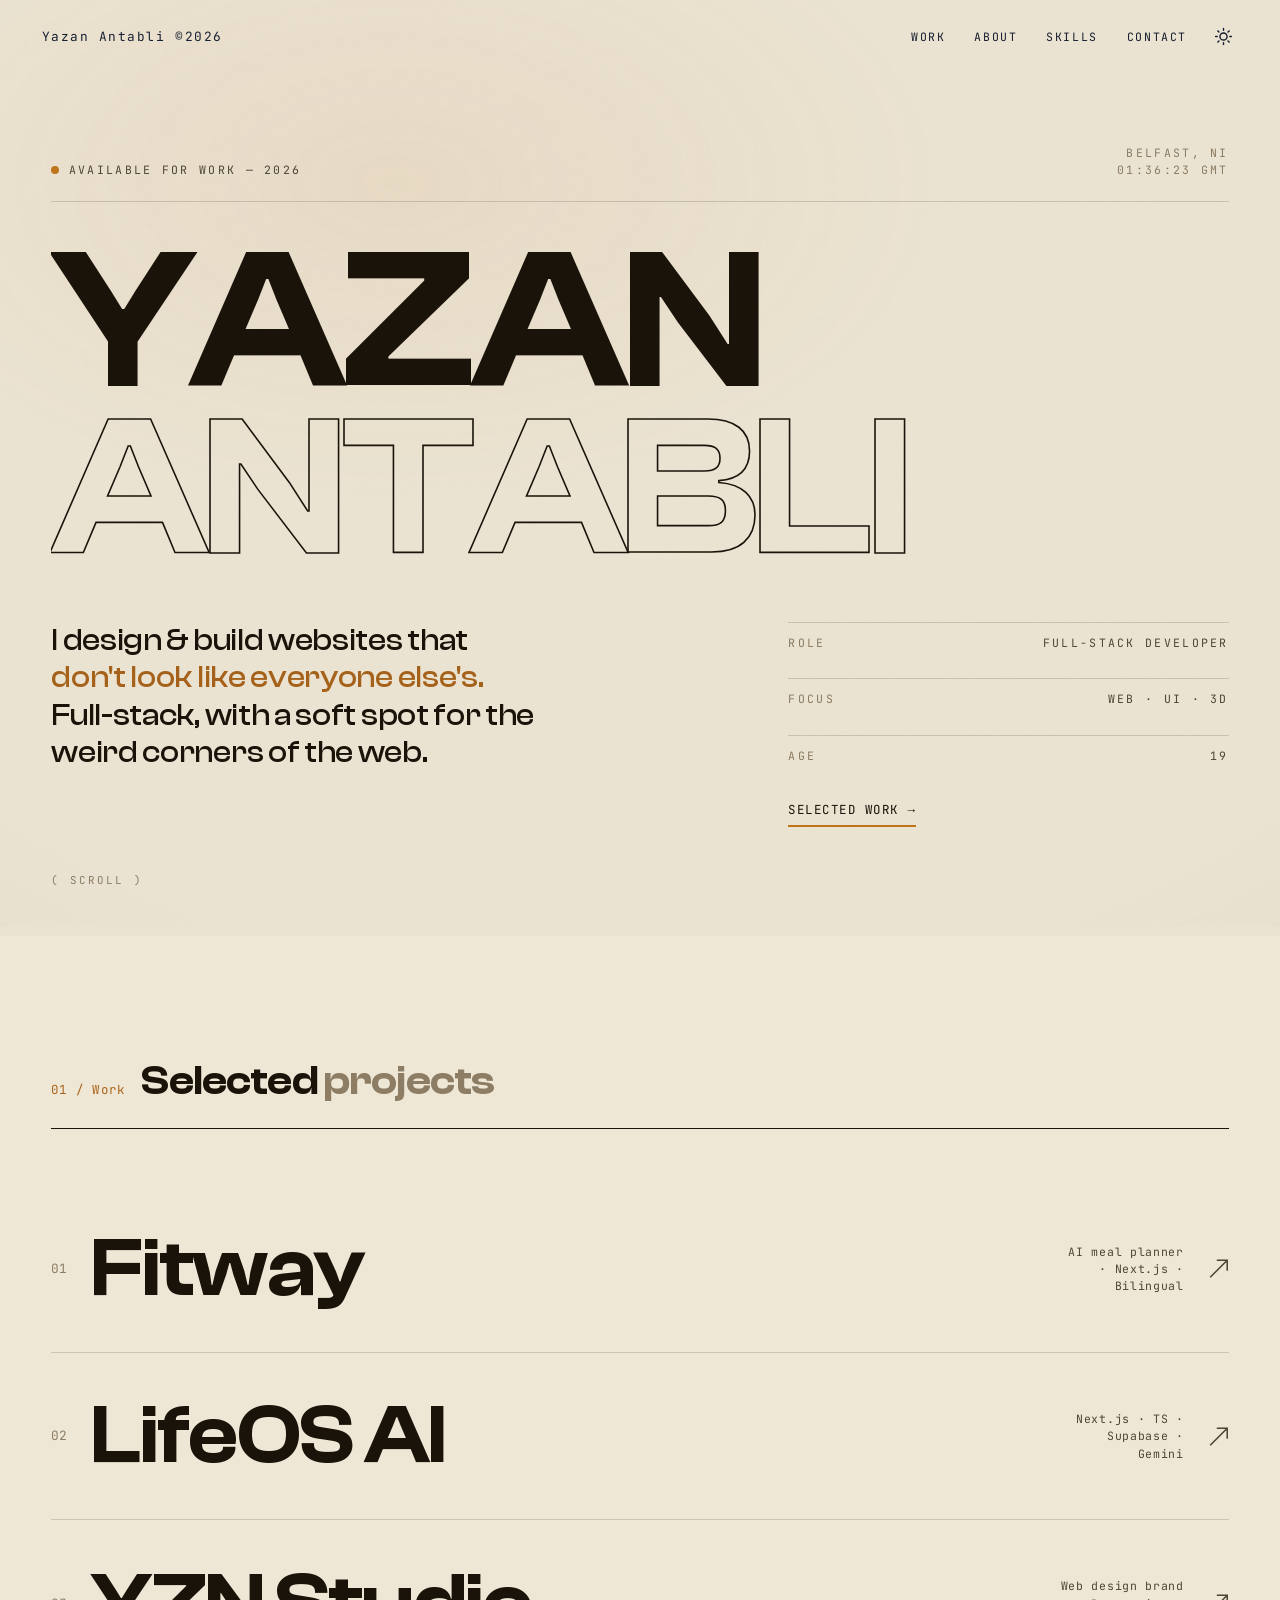
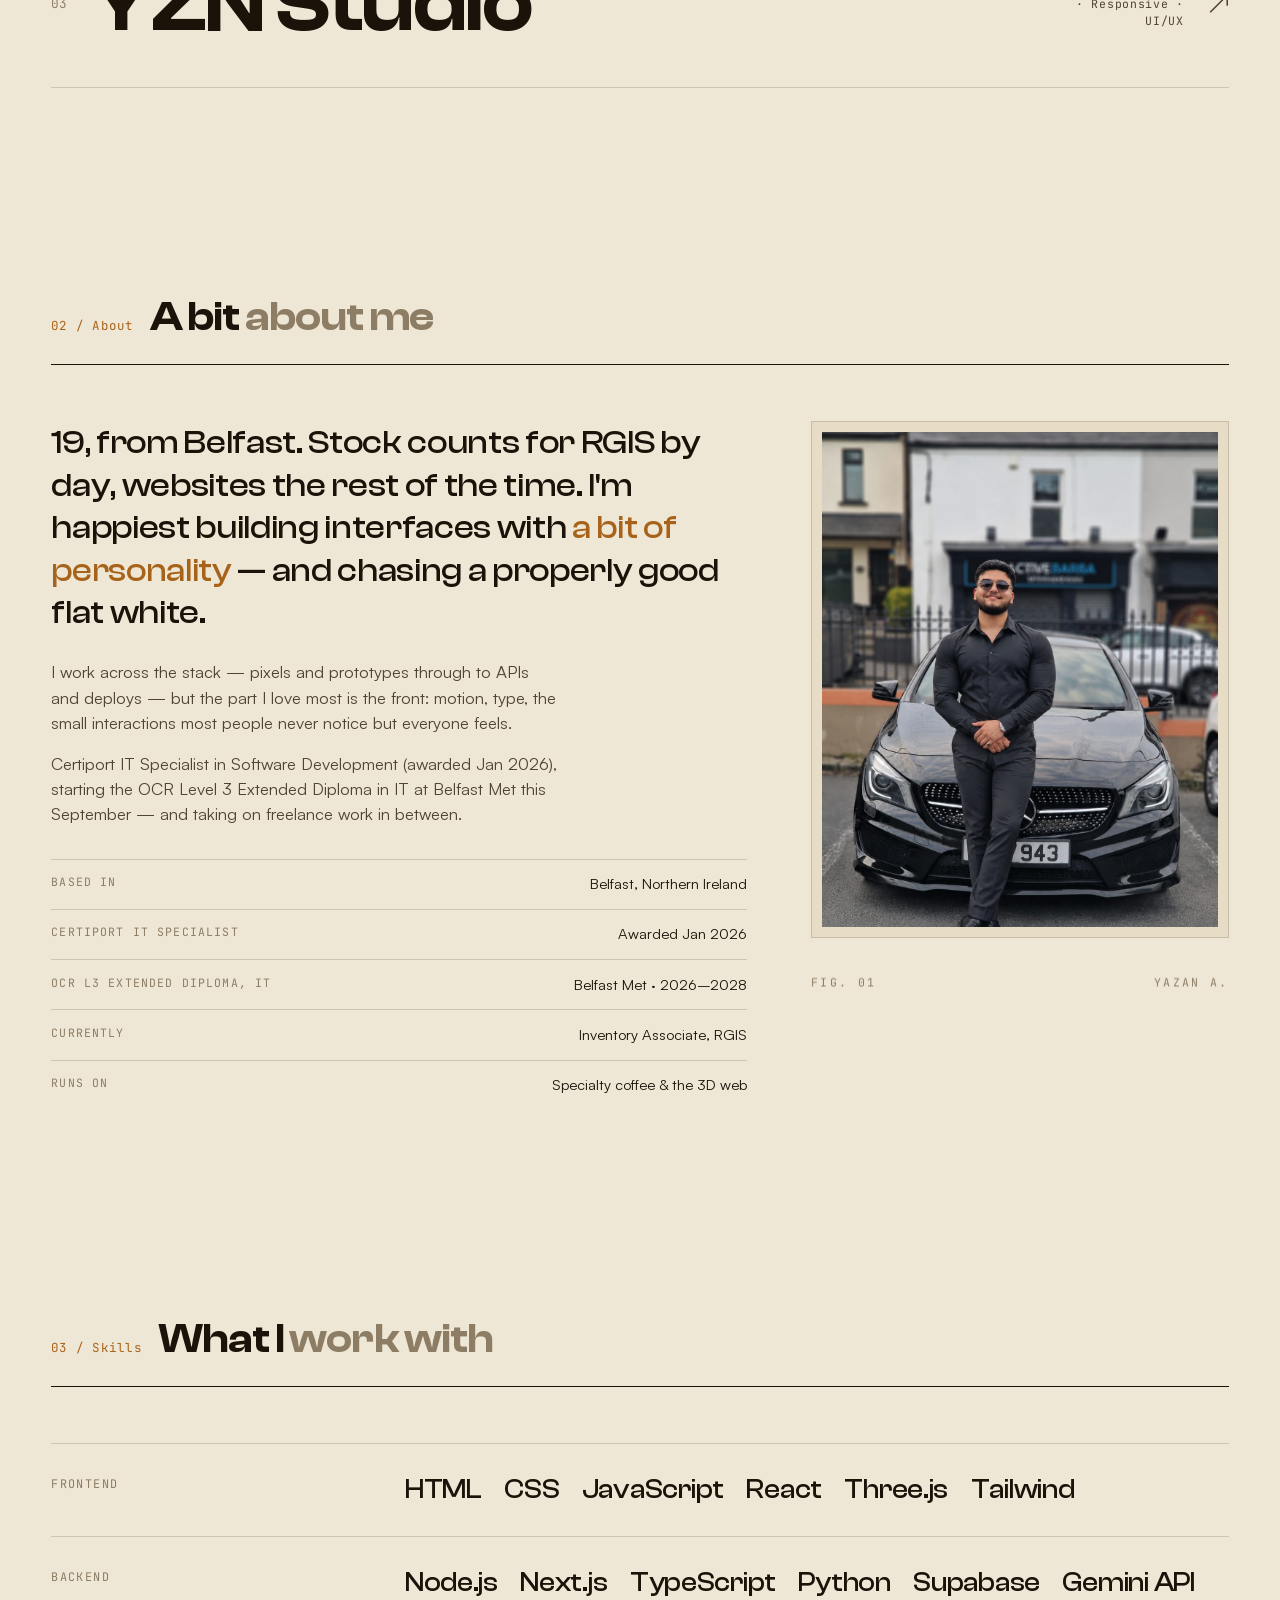
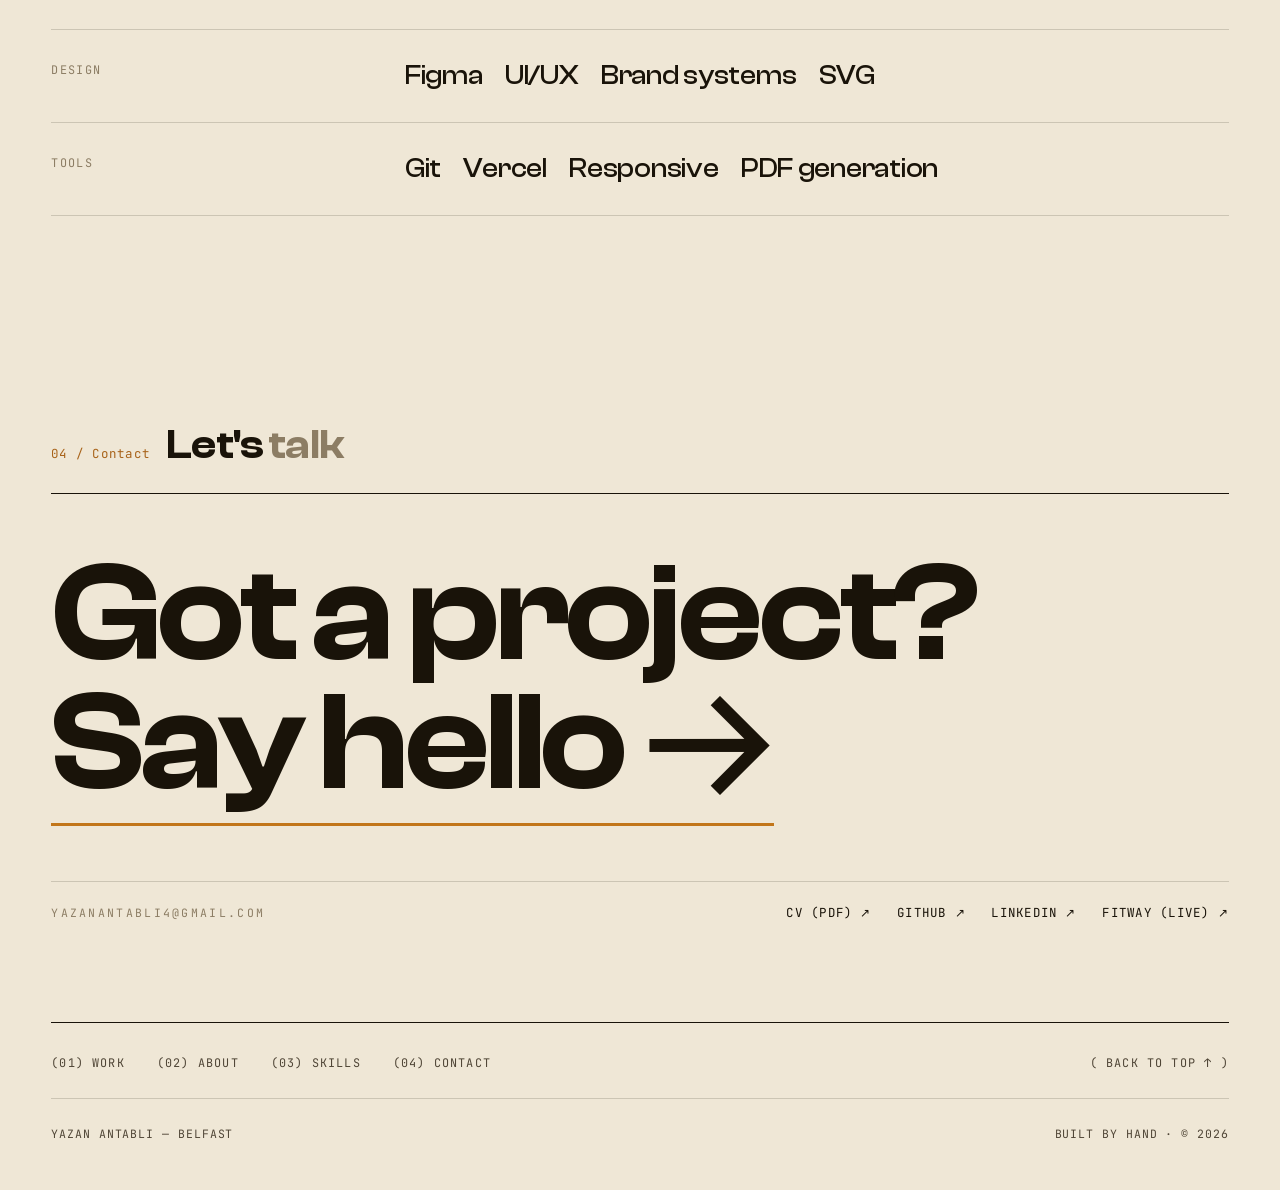
==== commit 2b176c01: "Redesign: new editorial portfolio (2026) Single-page editorial site with light/dark, real Fitway + Y" ====
--- a/index.html
+++ b/index.html
@@ -1,1043 +1,557 @@
-﻿<!DOCTYPE html>
+<!DOCTYPE html>
 <html lang="en">
 <head>
-    <meta charset="UTF-8">
-    <meta name="viewport" content="width=device-width, initial-scale=1.0">
-    <meta name="description" content="Personal portfolio of Yazan Antabli, an aspiring junior developer based in Belfast, learning web development, software development, and AI.">
-    <meta name="keywords" content="Yazan Antabli, software development student, junior web developer, Belfast, portfolio, HTML, CSS, JavaScript, Python, GitHub, IT support">
-    <meta name="author" content="Yazan Antabli">
-    <meta property="og:title" content="Yazan Antabli | Aspiring Junior Developer Portfolio">
-    <meta property="og:description" content="Personal portfolio of Yazan Antabli, an aspiring junior developer based in Belfast, learning web development, software development, and AI.">
-    <meta property="og:type" content="website">
-    <title>Yazan Antabli | Home - Aspiring Junior Developer Portfolio</title>
-    <link rel="icon" href="favicon.svg" type="image/svg+xml">
-    <link rel="stylesheet" href="style.css">
+<meta charset="UTF-8" />
+<meta name="viewport" content="width=device-width, initial-scale=1.0" />
+<meta name="description" content="Yazan Antabli — full-stack developer in Belfast. I design and build websites that don't look like everyone else's." />
+<meta name="author" content="Yazan Antabli" />
+<meta name="theme-color" content="#efe7d6" />
+<meta property="og:title" content="Yazan Antabli — Full-stack developer" />
+<meta property="og:description" content="I design and build websites that don't look like everyone else's." />
+<meta property="og:type" content="website" />
+<meta property="og:url" content="https://yazanantabli4.github.io" />
+<meta property="og:image" content="assets/og.png" />
+<meta property="og:image:width" content="1200" />
+<meta property="og:image:height" content="630" />
+<meta name="twitter:card" content="summary_large_image" />
+<meta name="twitter:title" content="Yazan Antabli — Full-stack developer" />
+<meta name="twitter:description" content="I design and build websites that don't look like everyone else's." />
+<meta name="twitter:image" content="assets/og.png" />
+<title>Yazan Antabli — Full-stack developer, Belfast</title>
+<link rel="icon" href="data:image/svg+xml,<svg xmlns='http://www.w3.org/2000/svg' viewBox='0 0 64 64'><rect width='64' height='64' rx='12' fill='%23171109'/><text x='50%25' y='55%25' dominant-baseline='middle' text-anchor='middle' font-family='Georgia,serif' font-weight='700' font-size='30' fill='%23efe7d6'>Y</text></svg>" />
+<link rel="stylesheet" href="assets/fonts/fontshare.css" />
+<link rel="stylesheet" href="assets/fonts/jetbrains.css" />
+<script>(function(){try{var t=localStorage.getItem('theme');if(t==='dark'||(!t&&matchMedia('(prefers-color-scheme: dark)').matches))document.documentElement.setAttribute('data-theme','dark');}catch(e){}})();</script>
+<style>
+/* ============================================================
+   EDITORIAL / SWISS-MODERN PORTFOLIO  ·  warm paper + ink + amber
+   ============================================================ */
+:root{
+  --paper:#efe7d6;          /* warm bone background */
+  --paper-2:#e7dcc6;        /* deeper panel */
+  --paper-3:#e1d5bd;
+  --ink:#191309;            /* near-black warm */
+  --ink-2:#4f4536;          /* muted */
+  --ink-3:#8c7d64;          /* faint */
+  --amber:#c2761a;          /* accent */
+  --amber-2:#a8631a;        /* deeper accent for text contrast */
+  --line:rgba(25,19,9,.16);
+  --display:"Clash Display","Satoshi",system-ui,sans-serif;
+  --body:"Satoshi",system-ui,-apple-system,sans-serif;
+  --mono:"JetBrains Mono",ui-monospace,monospace;
+}
+
+/* ===== DARK THEME ===== */
+html[data-theme="dark"]{
+  --paper:#15120c;          /* warm near-black */
+  --paper-2:#1d1912;
+  --paper-3:#241f16;
+  --ink:#efe7d6;            /* light cream text */
+  --ink-2:#bcae98;
+  --ink-3:#8a7c64;
+  --amber:#d98a22;
+  --amber-2:#e6973a;
+  --line:rgba(239,231,214,.16);
+}
+html[data-theme="dark"] .grain{ mix-blend-mode:soft-light; opacity:.32; }
+html[data-theme="dark"] .amb-breath{ background:
+  radial-gradient(58% 48% at 32% 22%, rgba(217,138,34,.10), rgba(217,138,34,0) 70%),
+  radial-gradient(120% 120% at 50% 38%, rgba(0,0,0,0) 54%, rgba(0,0,0,.42) 100%); }
+html[data-theme="dark"] .about__photo-frame img{ filter:grayscale(.08) contrast(1.03) brightness(1.03); }
+
+/* circular reveal transition between themes (View Transitions API) */
+::view-transition-old(root),::view-transition-new(root){ animation:none; mix-blend-mode:normal; }
+::view-transition-old(root){ z-index:0; }
+::view-transition-new(root){ z-index:1; }
+
+/* theme toggle */
+.head__right{ display:flex; align-items:center; gap:1.4rem; }
+.theme-toggle{ background:none; border:0; color:inherit; cursor:pointer; padding:5px; display:grid; place-items:center; line-height:0; }
+.theme-toggle svg{ width:19px; height:19px; transition:transform .4s cubic-bezier(.2,.7,.2,1); }
+.theme-toggle:hover svg{ transform:rotate(35deg); }
+.theme-toggle .ic-moon{ display:none; }
+html[data-theme="dark"] .theme-toggle .ic-sun{ display:none; }
+html[data-theme="dark"] .theme-toggle .ic-moon{ display:block; }
+
+*,*::before,*::after{ box-sizing:border-box; margin:0; padding:0; }
+html{ -webkit-text-size-adjust:100%; scroll-behavior:smooth; }
+body{
+  font-family:var(--body); background:var(--paper); color:var(--ink);
+  line-height:1.5; overflow-x:hidden; -webkit-font-smoothing:antialiased; text-rendering:optimizeLegibility;
+}
+a{ color:inherit; text-decoration:none; }
+ul{ list-style:none; }
+img{ display:block; max-width:100%; }
+button{ font-family:inherit; }
+::selection{ background:var(--ink); color:var(--paper); }
+::-webkit-scrollbar{ width:10px; } ::-webkit-scrollbar-track{ background:var(--paper-2); }
+::-webkit-scrollbar-thumb{ background:var(--ink-3); border-radius:0; }
+:focus-visible{ outline:2px solid var(--amber); outline-offset:3px; }
+.skip-link{ position:absolute; left:-999px; top:0; z-index:300; background:var(--ink); color:var(--paper); padding:.7rem 1.1rem; }
+.skip-link:focus{ left:0; }
+
+/* paper grain */
+.grain{ position:fixed; inset:0; z-index:1; pointer-events:none; opacity:.5; mix-blend-mode:multiply;
+  background-image:url("data:image/svg+xml,%3Csvg xmlns='http://www.w3.org/2000/svg' width='180' height='180'%3E%3Cfilter id='n'%3E%3CfeTurbulence type='fractalNoise' baseFrequency='0.9' numOctaves='2' stitchTiles='stitch'/%3E%3CfeColorMatrix type='matrix' values='0 0 0 0 0 0 0 0 0 0 0 0 0 0 0 0 0 0 0.06 0'/%3E%3C/filter%3E%3Crect width='100%25' height='100%25' filter='url(%23n)'/%3E%3C/svg%3E"); }
+
+/* (custom cursor removed — native cursor) */
+
+.wrap{ width:min(1320px,92vw); margin-inline:auto; }
+.mono{ font-family:var(--mono); font-size:.72rem; letter-spacing:.2em; text-transform:uppercase; }
+
+/* ---------------- HEADER ---------------- */
+.head{ position:fixed; top:0; left:0; right:0; z-index:200; mix-blend-mode:difference; color:#fff;
+  display:flex; justify-content:space-between; align-items:center; padding:1.4rem clamp(1rem,4vw,2.6rem); }
+.head__name{ font-family:var(--mono); font-size:.8rem; letter-spacing:.12em; }
+.head__nav{ display:flex; gap:1.8rem; }
+.head__nav a{ font-family:var(--mono); font-size:.72rem; letter-spacing:.14em; text-transform:uppercase; position:relative; }
+.head__nav a::after{ content:""; position:absolute; left:0; bottom:-4px; height:1px; width:0; background:#fff; transition:width .3s; }
+.head__nav a:hover::after{ width:100%; }
+.head__burger{ display:none; background:none; border:0; color:inherit; font-family:var(--mono); font-size:.72rem; letter-spacing:.14em; text-transform:uppercase; }
+
+/* ---------------- HERO ---------------- */
+.hero{ position:relative; padding-top:clamp(7rem,16vh,11rem); padding-bottom:clamp(3rem,7vh,6rem); }
+.hero__top{ display:flex; justify-content:space-between; align-items:flex-end; gap:2rem; border-bottom:1px solid var(--line); padding-bottom:1.4rem; }
+.hero__avail{ display:inline-flex; align-items:center; gap:.6rem; color:var(--ink-2); }
+.hero__avail .dot{ width:8px; height:8px; border-radius:50%; background:var(--amber); box-shadow:0 0 0 0 rgba(194,118,26,.6); animation:pulse 2.4s infinite; }
+@keyframes pulse{ 0%{ box-shadow:0 0 0 0 rgba(194,118,26,.5);} 70%{ box-shadow:0 0 0 9px rgba(194,118,26,0);} 100%{ box-shadow:0 0 0 0 rgba(194,118,26,0);} }
+.hero__loc{ color:var(--ink-3); text-align:right; }
+
+.hero__name{ font-family:var(--display); font-weight:600; letter-spacing:-.03em; line-height:.84;
+  font-size:clamp(3.4rem,15.5vw,15rem); margin:clamp(1.2rem,3vw,2.4rem) 0 0; }
+.hero__name .ln{ display:block; overflow:hidden; }
+.hero__name .ln span{ display:block; transform:translateY(105%); }
+.hero__name .out{ -webkit-text-stroke:1.6px var(--ink); color:transparent; }
+
+.hero__bottom{ display:grid; grid-template-columns:1.5fr 1fr; gap:2rem clamp(2rem,6vw,6rem); margin-top:clamp(1.8rem,4vw,3rem); align-items:start; }
+.hero__statement{ font-family:var(--display); font-weight:500; font-size:clamp(1.3rem,2.4vw,2rem); line-height:1.22; letter-spacing:-.01em; max-width:22ch; }
+.hero__statement em{ font-style:normal; color:var(--amber-2); }
+.hero__meta{ display:flex; flex-direction:column; gap:1rem; }
+.hero__meta .row{ display:flex; justify-content:space-between; gap:1rem; padding:.7rem 0; border-top:1px solid var(--line); color:var(--ink-2); }
+.hero__meta .row span:first-child{ color:var(--ink-3); }
+.hero__meta .cta{ margin-top:.6rem; display:inline-flex; align-items:center; gap:.7rem; align-self:flex-start;
+  font-family:var(--mono); font-size:.78rem; letter-spacing:.12em; text-transform:uppercase; color:var(--ink);
+  border-bottom:2px solid var(--amber); padding-bottom:.3rem; }
+.hero__meta .cta:hover{ gap:1.1rem; }
+
+/* (marquee removed) */
+
+/* ---------------- SECTION SHELL ---------------- */
+.sec{ padding:clamp(4.5rem,11vh,9rem) 0; }
+.sec__head{ display:flex; align-items:baseline; gap:1rem; border-bottom:1px solid var(--line); padding-bottom:1rem; margin-bottom:clamp(2rem,5vw,3.5rem); }
+.sec__num{ font-family:var(--mono); font-size:.78rem; color:var(--amber-2); letter-spacing:.1em; }
+.sec__title{ font-family:var(--display); font-weight:600; font-size:clamp(1.6rem,4vw,2.6rem); letter-spacing:-.02em; }
+.sec__title .light{ color:var(--ink-3); }
+
+/* ---------------- WORK ROWS ---------------- */
+.work-row{ display:grid; grid-template-columns:auto 1fr auto auto; align-items:center; gap:1.5rem;
+  padding:clamp(1.3rem,3.4vw,2.6rem) 0; border-bottom:1px solid var(--line); position:relative; }
+.work-row::before{ content:""; position:absolute; left:0; bottom:-1px; height:1px; width:0; background:var(--ink); transition:width .5s cubic-bezier(.2,.7,.2,1); }
+.work-row:hover::before{ width:100%; }
+.work-row__idx{ font-family:var(--mono); font-size:.8rem; color:var(--ink-3); }
+.work-row__title{ font-family:var(--display); font-weight:600; font-size:clamp(2rem,7vw,5.2rem); letter-spacing:-.02em; line-height:1; transition:transform .4s cubic-bezier(.2,.7,.2,1), color .3s; }
+.work-row:hover .work-row__title{ transform:translateX(clamp(.6rem,2vw,2rem)); color:var(--amber-2); }
+.work-row__tags{ font-family:var(--mono); font-size:.72rem; letter-spacing:.06em; color:var(--ink-2); text-align:right; max-width:18ch; }
+.work-row__arrow{ font-size:1.6rem; transition:transform .4s; color:var(--ink-2); }
+.work-row:hover .work-row__arrow{ transform:translate(6px,-6px); color:var(--amber-2); }
+.work-row__thumb{ display:none; }
+
+/* floating cursor-follow preview */
+.work-preview{ position:fixed; top:0; left:0; z-index:150; width:min(34vw,420px); aspect-ratio:16/10;
+  pointer-events:none; transform:translate(-50%,-50%) scale(.85); opacity:0; transition:opacity .35s, transform .35s cubic-bezier(.2,.7,.2,1);
+  border:6px solid var(--ink); box-shadow:0 30px 60px -24px rgba(25,19,9,.5); overflow:hidden; }
+.work-preview.show{ opacity:1; transform:translate(-50%,-50%) scale(1) rotate(-3deg); }
+.work-preview img{ width:100%; height:100%; object-fit:cover; }
+@media (hover:none){ .work-preview{ display:none; } }
+
+/* ---------------- INTRO ---------------- */
+.intro{ position:fixed; inset:0; z-index:500; background:var(--paper); display:flex; align-items:flex-end; justify-content:space-between; padding:clamp(1.4rem,4vw,3rem); transition:transform .9s cubic-bezier(.76,0,.24,1); }
+.intro.done{ transform:translateY(-101%); }
+.intro__name{ font-family:var(--display); font-weight:600; font-size:clamp(1.2rem,3.4vw,2.2rem); letter-spacing:-.02em; }
+.intro__count{ font-family:var(--display); font-weight:600; font-size:clamp(3.4rem,14vw,11rem); line-height:.78; letter-spacing:-.04em; }
+.intro__count i{ font-size:.26em; vertical-align:super; color:var(--amber); font-style:normal; margin-left:.08em; }
+@media (prefers-reduced-motion:reduce){ .intro{ display:none; } }
+
+/* work focus-dim + preview caption */
+#work:hover .work-row{ opacity:.42; transition:opacity .35s; }
+#work .work-row:hover{ opacity:1; }
+.work-preview__cap{ position:absolute; left:0; right:0; bottom:0; background:var(--ink); color:var(--paper); font-family:var(--mono); font-size:.6rem; letter-spacing:.16em; text-transform:uppercase; padding:.5rem .7rem; display:flex; justify-content:space-between; }
+
+/* ---------------- ABOUT ---------------- */
+.about{ display:grid; grid-template-columns:1.5fr .9fr; gap:clamp(2rem,5vw,4.5rem); align-items:start; }
+.about__lead{ font-family:var(--display); font-weight:500; font-size:clamp(1.4rem,2.6vw,2.1rem); line-height:1.28; letter-spacing:-.01em; }
+.about__lead em{ font-style:normal; color:var(--amber-2); }
+.about__body{ margin-top:1.6rem; color:var(--ink-2); font-size:1.05rem; max-width:46ch; }
+.about__body p{ margin-bottom:1rem; }
+.about__facts{ margin-top:2rem; }
+.about__facts .f{ display:flex; justify-content:space-between; gap:1rem; padding:.85rem 0; border-top:1px solid var(--line); font-size:.92rem; }
+.about__facts .f span:first-child{ font-family:var(--mono); font-size:.72rem; letter-spacing:.1em; text-transform:uppercase; color:var(--ink-3); }
+.about__photo{ position:relative; }
+.about__photo-frame{ border:1px solid var(--line); padding:.6rem; background:var(--paper-2); overflow:hidden; }
+.about__photo-frame img{ width:100%; aspect-ratio:4/5; object-fit:cover; object-position:50% 18%; filter:grayscale(.15) contrast(1.02); }
+.about__cap{ display:flex; justify-content:space-between; margin-top:.7rem; color:var(--ink-3); }
+
+/* ---------------- SKILLS spec-sheet ---------------- */
+.spec .r{ display:grid; grid-template-columns:minmax(120px,.4fr) 1fr; gap:1.5rem; padding:clamp(1rem,2.4vw,1.6rem) 0; border-top:1px solid var(--line); }
+.spec .r:last-child{ border-bottom:1px solid var(--line); }
+.spec .k{ font-family:var(--mono); font-size:.74rem; letter-spacing:.12em; text-transform:uppercase; color:var(--ink-3); padding-top:.4rem; }
+.spec .v{ display:flex; flex-wrap:wrap; gap:.5rem 1.4rem; }
+.spec .v span{ font-family:var(--display); font-weight:500; font-size:clamp(1.1rem,2.4vw,1.7rem); letter-spacing:-.01em; }
+.spec .v span:hover{ color:var(--amber-2); }
+
+/* ---------------- CONTACT ---------------- */
+.contact{ text-align:left; }
+.contact__big{ font-family:var(--display); font-weight:600; font-size:clamp(2.6rem,11vw,9rem); line-height:.92; letter-spacing:-.03em; }
+.contact__big a{ border-bottom:3px solid var(--amber); }
+.contact__big a:hover{ color:var(--amber-2); }
+.contact__row{ display:flex; justify-content:space-between; flex-wrap:wrap; gap:1.4rem; margin-top:clamp(2.5rem,6vw,4.5rem); padding-top:1.4rem; border-top:1px solid var(--line); }
+.contact__links{ display:flex; gap:1.6rem; flex-wrap:wrap; }
+.contact__links a{ font-family:var(--mono); font-size:.78rem; letter-spacing:.1em; text-transform:uppercase; display:inline-flex; align-items:center; gap:.5rem; }
+.contact__links a:hover{ color:var(--amber-2); }
+.contact__links a::after{ content:"↗"; }
+
+/* ---------------- FOOTER ---------------- */
+.foot{ border-top:1px solid var(--ink); padding:2rem 0 3rem; }
+.foot__dir{ display:flex; flex-wrap:wrap; gap:1rem 2rem; padding-bottom:1.6rem; margin-bottom:1.6rem; border-bottom:1px solid var(--line); }
+.foot__dir a{ font-family:var(--mono); font-size:.74rem; letter-spacing:.1em; text-transform:uppercase; color:var(--ink-2); transition:color .25s; }
+.foot__dir a:hover{ color:var(--amber-2); }
+.foot__dir a:last-child{ margin-left:auto; }
+.foot__row{ display:flex; justify-content:space-between; flex-wrap:wrap; gap:1rem; }
+.foot p{ font-family:var(--mono); font-size:.72rem; letter-spacing:.08em; color:var(--ink-2); text-transform:uppercase; }
+
+.hero__scrollhint{ display:block; margin-top:clamp(2rem,5vh,3.5rem); color:var(--ink-3); font-size:.68rem; }
+
+/* ---------------- REVEAL ---------------- */
+.rv{ opacity:0; transform:translateY(42px); transition:opacity .9s ease, transform 1.05s cubic-bezier(.16,1,.3,1); }
+.rv.in{ opacity:1; transform:none; }
+.rv[data-d="1"]{ transition-delay:.08s; } .rv[data-d="2"]{ transition-delay:.16s; } .rv[data-d="3"]{ transition-delay:.24s; }
+
+/* ===== ENHANCEMENTS · scroll-micro · ambient texture · preview momentum (workflow-vetted) ===== */
+.amb-breath{ position:fixed; inset:0; z-index:-1; pointer-events:none;
+  background:radial-gradient(58% 48% at 32% 22%, rgba(194,118,26,.07), rgba(194,118,26,0) 70%),radial-gradient(120% 120% at 50% 38%, rgba(239,231,214,0) 56%, rgba(25,19,9,.05) 100%);
+  transform:scale(1.06); will-change:transform,opacity; animation:ambBreath 22s ease-in-out infinite; }
+@keyframes ambBreath{ 0%,100%{ transform:scale(1.06); opacity:.85; } 50%{ transform:scale(1.085); opacity:1; } }
+.grain{ transform:scale(1.08); animation:grainDrift 26s ease-in-out infinite; }
+@keyframes grainDrift{ 0%,100%{ transform:scale(1.08) translate3d(0,0,0);} 25%{ transform:scale(1.08) translate3d(-6px,4px,0);} 50%{ transform:scale(1.08) translate3d(5px,-5px,0);} 75%{ transform:scale(1.08) translate3d(-3px,-3px,0);} }
+.sec__head{ position:relative; }
+.sec__head::after{ content:""; position:absolute; left:0; right:0; bottom:-1px; height:1px; background:var(--ink); transform:scaleX(0); transform-origin:left center; transition:transform 1.1s cubic-bezier(.16,1,.3,1); will-change:transform; pointer-events:none; }
+.sec__head.hair-in::after{ transform:scaleX(1); }
+.sec__num.dec{ opacity:.001; }
+.sec__num.dec.dec-in{ opacity:1; transition:opacity .3s ease; }
+[data-parallax]{ will-change:transform; }
+.work-preview img{ transform:translate3d(var(--pvx,0px),var(--pvy,0px),0) skewX(var(--pvsx,0deg)) skewY(var(--pvsy,0deg)) scale(1.12); transform-origin:50% 50%; will-change:transform; backface-visibility:hidden; }
+@media (prefers-reduced-motion:reduce){
+  .amb-breath{ animation:none; transform:scale(1.06); opacity:.9; }
+  .grain{ animation:none; transform:scale(1.08); }
+  .sec__head::after{ display:none; }
+  .sec__num.dec{ opacity:1; }
+  [data-parallax]{ transform:none !important; }
+  .work-preview img{ transform:scale(1.12) !important; }
+}
+
+/* ---------------- RESPONSIVE ---------------- */
+@media (max-width:860px){
+  .head__nav{ display:none; } .head__burger{ display:block; }
+  .head__nav.open{ display:flex; position:fixed; inset:0; flex-direction:column; justify-content:center; align-items:center; gap:2rem; background:var(--ink); mix-blend-mode:normal; }
+  .head__nav.open a{ font-size:1.4rem; color:var(--paper); }
+  .hero__bottom{ grid-template-columns:1fr; }
+  .about{ grid-template-columns:1fr; } .about__photo{ max-width:340px; }
+  .work-row{ grid-template-columns:auto 1fr; gap:.4rem 1rem; }
+  .work-row__tags{ grid-column:2; text-align:left; max-width:none; margin-top:.3rem; }
+  .work-row__arrow{ display:none; }
+  .work-row__thumb{ display:block; grid-column:1 / -1; margin-top:1rem; border:1px solid var(--line); }
+  .spec .r{ grid-template-columns:1fr; gap:.6rem; }
+}
+@media (prefers-reduced-motion:reduce){
+  html{ scroll-behavior:auto; }
+  *,*::before,*::after{ animation-duration:.001ms!important; transition-duration:.001ms!important; }
+  .rv{ opacity:1; transform:none; } .hero__name .ln span{ transform:none!important; }
+}
+</style>
 </head>
 <body>
-    <!-- Loading Screen -->
-    <div class="loading-screen" id="loadingScreen">
-        <div class="loading-content">
-            <h1 class="loading-title">Yazan Antabli</h1>
-            <p class="loading-subtitle">Building my future in tech</p>
-            <div class="loading-dots">
-                <span></span>
-                <span></span>
-                <span></span>
-            </div>
+<a href="#hero" class="skip-link">Skip to content</a>
+<div class="amb-breath" aria-hidden="true"></div>
+<div class="grain" aria-hidden="true"></div>
+<div class="work-preview" id="workPreview" aria-hidden="true"><img src="" alt=""><span class="work-preview__cap"><span id="previewName">Project</span><span id="previewIdx">↗</span></span></div>
+<div class="intro" id="intro" aria-hidden="true"><span class="intro__name">Yazan Antabli</span><span class="intro__count"><span id="introNum">0</span><i>%</i></span></div>
+
+<header class="head">
+  <a href="#hero" class="head__name">Yazan Antabli ©2026</a>
+  <div class="head__right">
+    <nav class="head__nav" id="nav" aria-label="Primary">
+      <a href="#work">Work</a><a href="#about">About</a><a href="#skills">Skills</a><a href="#contact">Contact</a>
+    </nav>
+    <button class="theme-toggle" id="themeToggle" aria-label="Switch light / dark theme" title="Switch theme">
+      <svg class="ic-sun" viewBox="0 0 24 24" fill="none" stroke="currentColor" stroke-width="1.8" stroke-linecap="round"><circle cx="12" cy="12" r="4.5"/><path d="M12 2v2M12 20v2M4.9 4.9l1.4 1.4M17.7 17.7l1.4 1.4M2 12h2M20 12h2M4.9 19.1l1.4-1.4M17.7 6.3l1.4-1.4"/></svg>
+      <svg class="ic-moon" viewBox="0 0 24 24" fill="none" stroke="currentColor" stroke-width="1.8" stroke-linecap="round" stroke-linejoin="round"><path d="M21 12.8A9 9 0 1 1 11.2 3a7 7 0 0 0 9.8 9.8z"/></svg>
+    </button>
+    <button class="head__burger" id="burger" aria-expanded="false" aria-controls="nav">Menu</button>
+  </div>
+</header>
+
+<main id="main">
+<div class="wrap">
+
+  <!-- HERO -->
+  <section class="hero" id="hero">
+    <div class="hero__top">
+      <span class="mono hero__avail"><span class="dot"></span>Available for work — 2026</span>
+      <span class="mono hero__loc">Belfast, NI<br><span id="clock">--:--:--</span> <span id="gmt"></span></span>
+    </div>
+
+    <h1 class="hero__name" aria-label="Yazan Antabli">
+      <span class="ln"><span data-r>YAZAN</span></span>
+      <span class="ln"><span data-r class="out">ANTABLI</span></span>
+    </h1>
+
+    <div class="hero__bottom">
+      <p class="hero__statement rv">I design &amp; build websites that <em>don't look like everyone else's.</em> Full-stack, with a soft spot for the weird corners of the web.</p>
+      <div class="hero__meta rv" data-d="1">
+        <div class="row mono"><span>Role</span><span>Full-stack developer</span></div>
+        <div class="row mono"><span>Focus</span><span>Web · UI · 3D</span></div>
+        <div class="row mono"><span>Age</span><span>19</span></div>
+        <a href="#work" class="cta magnetic">Selected work →</a>
+      </div>
+    </div>
+    <span class="mono hero__scrollhint" aria-hidden="true">( scroll )</span>
+  </section>
+</div>
+
+<div class="wrap">
+
+  <!-- WORK -->
+  <section class="sec" id="work">
+    <div class="sec__head rv">
+      <span class="sec__num">01 / Work</span>
+      <h2 class="sec__title">Selected <span class="light">projects</span></h2>
+    </div>
+
+    <div class="work-list stagger">
+      <a class="work-row rv" href="https://fitway-seven.vercel.app" target="_blank" rel="noopener" data-img="assets/projects/fitway.png">
+        <span class="work-row__idx">01</span>
+        <span class="work-row__title">Fitway</span>
+        <span class="work-row__tags">AI meal planner · Next.js · Bilingual</span>
+        <span class="work-row__arrow">↗</span>
+        <img class="work-row__thumb" src="assets/projects/fitway.png" alt="Fitway — AI meal planner" loading="lazy">
+      </a>
+      <a class="work-row rv" href="https://github.com/yazanantabli4" target="_blank" rel="noopener" data-img="assets/projects/lifeos.png">
+        <span class="work-row__idx">02</span>
+        <span class="work-row__title">LifeOS AI</span>
+        <span class="work-row__tags">Next.js · TS · Supabase · Gemini</span>
+        <span class="work-row__arrow">↗</span>
+        <img class="work-row__thumb" src="assets/projects/lifeos.png" alt="LifeOS AI project" loading="lazy">
+      </a>
+      <a class="work-row rv" href="https://github.com/yazanantabli4" target="_blank" rel="noopener" data-img="assets/projects/yzn.png">
+        <span class="work-row__idx">03</span>
+        <span class="work-row__title">YZN Studio</span>
+        <span class="work-row__tags">Web design brand · Responsive · UI/UX</span>
+        <span class="work-row__arrow">↗</span>
+        <img class="work-row__thumb" src="assets/projects/yzn.png" alt="YZN Studio — website builder project" loading="lazy">
+      </a>
+    </div>
+  </section>
+
+  <!-- ABOUT -->
+  <section class="sec" id="about">
+    <div class="sec__head rv">
+      <span class="sec__num">02 / About</span>
+      <h2 class="sec__title">A bit <span class="light">about me</span></h2>
+    </div>
+    <div class="about">
+      <div>
+        <p class="about__lead rv">19, from Belfast. Stock counts for RGIS by day, websites the rest of the time. I'm happiest building interfaces with <em>a bit of personality</em> — and chasing a properly good flat white.</p>
+        <div class="about__body rv" data-d="1">
+          <p>I work across the stack — pixels and prototypes through to APIs and deploys — but the part I love most is the front: motion, type, the small interactions most people never notice but everyone feels.</p>
+          <p>Certiport IT Specialist in Software Development (awarded Jan 2026), starting the OCR Level 3 Extended Diploma in IT at Belfast Met this September — and taking on freelance work in between.</p>
         </div>
-    </div>
-
-    <!-- Navigation -->
-    <header class="header">
-        <nav class="navbar">
-            <div class="nav-container">
-                <div class="logo">
-                    <a href="index.html" class="logo-text">Yazan Antabli</a>
-                </div>
-                
-                <ul class="nav-menu" id="navMenu">
-                    <li><a href="index.html" class="nav-link" data-page="index">Home</a></li>
-                    <li><a href="about.html" class="nav-link" data-page="about">About</a></li>
-                    <li><a href="skills.html" class="nav-link" data-page="skills">Skills</a></li>
-                    <li><a href="projects.html" class="nav-link" data-page="projects">Projects</a></li>
-                    <li><a href="experience.html" class="nav-link" data-page="experience">Experience</a></li>
-                    <li><a href="learning.html" class="nav-link" data-page="learning">Learning</a></li>
-                    <li><a href="contact.html" class="nav-link" data-page="contact">Contact</a></li>
-                </ul>
-
-                <div class="nav-actions">
-                    <div class="theme-toggle-wrapper">
-                        <input class="theme-toggle-input" id="themeToggle" type="checkbox" aria-label="Toggle dark theme">
-                        <label class="theme-toggle" for="themeToggle" title="Toggle light and dark theme">
-                            <span class="toggle__handler" aria-hidden="true">
-                                <span class="crater crater--1"></span>
-                                <span class="crater crater--2"></span>
-                                <span class="crater crater--3"></span>
-                            </span>
-                            <span class="star star--1" aria-hidden="true"></span>
-                            <span class="star star--2" aria-hidden="true"></span>
-                            <span class="star star--3" aria-hidden="true"></span>
-                            <span class="star star--4" aria-hidden="true"></span>
-                            <span class="star star--5" aria-hidden="true"></span>
-                            <span class="star star--6" aria-hidden="true"></span>
-                        </label>
-                    </div>
-
-                    <button class="hamburger" id="hamburger" aria-label="Toggle navigation menu">
-                        <span></span>
-                        <span></span>
-                        <span></span>
-                    </button>
-                </div>
-            </div>
-        </nav>
-    </header>
-
-    <main>
-        <!-- Hero Section -->
-        <section class="hero" id="home">
-            <div class="hero-container">
-                <div class="hero-content">
-                    <span class="hero-badge">Belfast-based aspiring junior developer</span>
-                    <h1 class="hero-title">Hi, I'm Yazan Antabli</h1>
-                    
-                    <div class="typing-container">
-                        <p class="typing-text">Aspiring Junior Developer</p>
-                        <span class="cursor">|</span>
-                    </div>
-
-                    <p class="hero-description">
-                        I am an aspiring junior developer based in Belfast, currently building my skills in HTML, CSS, JavaScript, Python, responsive web design, GitHub, UI/UX basics, and AI basics. I enjoy creating practical projects, learning through real examples, and improving step by step towards a junior role in tech.
-                    </p>
-
-                    <div class="hero-buttons">
-                        <a href="projects.html" class="btn btn-primary">View My Projects</a>
-                        <a href="contact.html" class="btn btn-secondary">Contact Me</a>
-                        <div class="btn-group cv-actions-inline">
-                            <a href="cv.html" class="btn btn-outline" target="_blank" rel="noopener">View CV</a>
-                            <a href="cv.pdf" class="btn btn-outline" download>Download CV</a>
-                        </div>
-                    </div>
-
-                    <div class="stats-row">
-                        <div class="stat-card">
-                            <div class="stat-number" data-target="5">5</div>
-                            <div class="stat-label">Web Projects</div>
-                        </div>
-                        <div class="stat-card">
-                            <div class="stat-number" data-target="3">3</div>
-                            <div class="stat-label">Years Work Experience</div>
-                        </div>
-                        <div class="stat-card">
-                            <div class="stat-label">Belfast Based</div>
-                        </div>
-                        <div class="stat-card">
-                            <div class="stat-label">Open to Junior Roles</div>
-                        </div>
-                    </div>
-                </div>
-
-                <div class="hero-visual">
-                    <div class="code-card">
-                        <div class="code-header">
-                            <span class="code-dot red"></span>
-                            <span class="code-dot yellow"></span>
-                            <span class="code-dot green"></span>
-                        </div>
-                        <pre><code>const student = {
-  name: "Yazan Antabli",
-  location: "Belfast",
-  learning: [
-    "HTML",
-    "CSS",
-    "JavaScript",
-    "Python"
-  ],
-  goal: "Junior Developer"
-};</code></pre>
-                    </div>
-                </div>
-            </div>
-        </section>
-
-        <!-- About Section -->
-        <section class="about" id="about">
-            <div class="container">
-                <div class="section-header">
-                    <h2 class="section-title">About Me</h2>
-                    <p class="section-subtitle">A quick introduction to who I am and where I am heading</p>
-                </div>
-
-                <div class="about-grid">
-                    <div class="about-card">
-                        <h3>Who I Am</h3>
-                        <p>
-                            I am an aspiring junior developer based in Belfast. I am interested in coding, websites, software development, and AI, and I am currently building skills in HTML, CSS, JavaScript, Python, responsive web design, GitHub, and UI/UX basics.
-                        </p>
-                        <p>
-                            I am still developing my skills, so my portfolio focuses on honest learning progress, practical projects, and continuous improvement. My aim is to build real projects, improve my code quality, and prepare for junior developer, trainee developer, or IT support roles.
-                        </p>
-                        <a href="about.html" class="btn btn-outline">Learn More</a>
-                    </div>
-
-                    <div class="about-card">
-                        <h3>What I Bring</h3>
-                        <p>
-                            My background also includes around 3 years of restaurant work experience, where I developed communication, teamwork, customer service, reliability, organisation, and the ability to stay calm under pressure. I believe these transferable skills are useful in tech because software development also requires problem solving, communication, patience, and working with others.
-                        </p>
-                        <div class="mini-cards">
-                            <span class="mini-card">Practical learner</span>
-                            <span class="mini-card">Strong customer service background</span>
-                            <span class="mini-card">Interested in web and AI</span>
-                            <span class="mini-card">Open to feedback</span>
-                            <span class="mini-card">Building real projects</span>
-                            <span class="mini-card">Ready for junior opportunities</span>
-                        </div>
-                        <a href="about.html" class="btn btn-outline">Learn More</a>
-                    </div>
-                </div>
-
-                <div class="looking-for-box">
-                    <h3>I am currently interested in:</h3>
-                    <ul class="interest-list">
-                        <li>Junior Web Developer roles</li>
-                        <li>Trainee Developer roles</li>
-                        <li>Junior Software Developer roles</li>
-                        <li>IT Support roles</li>
-                        <li>Technology programmes</li>
-                        <li>Belfast or hybrid opportunities</li>
-                    </ul>
-                </div>
-            </div>
-        </section>
-
-        <!-- Skills Section -->
-        <section class="skills" id="skills">
-            <div class="container">
-                <div class="section-header">
-                    <h2 class="section-title">Skills I'm Building</h2>
-                    <p class="section-subtitle">A clear view of the technical and transferable skills I am developing</p>
-                </div>
-
-                <div class="skills-grid">
-                    <!-- Front-End Development -->
-                    <div class="skill-category">
-                        <h3>Front-End Development</h3>
-                        <div class="skill-items">
-                            <div class="skill-item">
-                                <div class="skill-header">
-                                    <span class="skill-name">HTML</span>
-                                    <span class="skill-level">Comfortable with basics</span>
-                                </div>
-                                <div class="skill-bar">
-                                    <div class="skill-progress" style="width: 65%"></div>
-                                </div>
-                                <p class="skill-description">Building structured web pages using semantic HTML.</p>
-                            </div>
-
-                            <div class="skill-item">
-                                <div class="skill-header">
-                                    <span class="skill-name">CSS</span>
-                                    <span class="skill-level">Practising</span>
-                                </div>
-                                <div class="skill-bar">
-                                    <div class="skill-progress" style="width: 60%"></div>
-                                </div>
-                                <p class="skill-description">Styling responsive layouts, cards, sections, and modern interfaces.</p>
-                            </div>
-
-                            <div class="skill-item">
-                                <div class="skill-header">
-                                    <span class="skill-name">JavaScript</span>
-                                    <span class="skill-level">Learning and improving</span>
-                                </div>
-                                <div class="skill-bar">
-                                    <div class="skill-progress" style="width: 55%"></div>
-                                </div>
-                                <p class="skill-description">Adding interactivity such as menus, forms, filters, and dynamic features.</p>
-                            </div>
-
-                            <div class="skill-item">
-                                <div class="skill-header">
-                                    <span class="skill-name">Responsive Design</span>
-                                    <span class="skill-level">Practising</span>
-                                </div>
-                                <div class="skill-bar">
-                                    <div class="skill-progress" style="width: 60%"></div>
-                                </div>
-                                <p class="skill-description">Creating layouts that work on mobile, tablet, and desktop.</p>
-                            </div>
-
-                            <div class="skill-item">
-                                <div class="skill-header">
-                                    <span class="skill-name">Accessibility Basics</span>
-                                    <span class="skill-level">Learning</span>
-                                </div>
-                                <div class="skill-bar">
-                                    <div class="skill-progress" style="width: 50%"></div>
-                                </div>
-                                <p class="skill-description">Using clear labels, readable contrast, and keyboard-friendly elements.</p>
-                            </div>
-                        </div>
-                    </div>
-
-                    <!-- Programming & Tools -->
-                    <div class="skill-category">
-                        <h3>Programming & Tools</h3>
-                        <div class="skill-items">
-                            <div class="skill-item">
-                                <div class="skill-header">
-                                    <span class="skill-name">Python</span>
-                                    <span class="skill-level">Learning</span>
-                                </div>
-                                <div class="skill-bar">
-                                    <div class="skill-progress" style="width: 45%"></div>
-                                </div>
-                                <p class="skill-description">Practising programming logic and problem solving.</p>
-                            </div>
-
-                            <div class="skill-item">
-                                <div class="skill-header">
-                                    <span class="skill-name">GitHub</span>
-                                    <span class="skill-level">Building confidence</span>
-                                </div>
-                                <div class="skill-bar">
-                                    <div class="skill-progress" style="width: 55%"></div>
-                                </div>
-                                <p class="skill-description">Uploading projects, organising code, and learning version control.</p>
-                            </div>
-
-                            <div class="skill-item">
-                                <div class="skill-header">
-                                    <span class="skill-name">VS Code</span>
-                                    <span class="skill-level">Comfortable with basics</span>
-                                </div>
-                                <div class="skill-bar">
-                                    <div class="skill-progress" style="width: 65%"></div>
-                                </div>
-                                <p class="skill-description">Writing and managing project files.</p>
-                            </div>
-
-                            <div class="skill-item">
-                                <div class="skill-header">
-                                    <span class="skill-name">Debugging Basics</span>
-                                    <span class="skill-level">Practising</span>
-                                </div>
-                                <div class="skill-bar">
-                                    <div class="skill-progress" style="width: 55%"></div>
-                                </div>
-                                <p class="skill-description">Finding and fixing simple errors in code.</p>
-                            </div>
-
-                            <div class="skill-item">
-                                <div class="skill-header">
-                                    <span class="skill-name">Problem Solving</span>
-                                    <span class="skill-level">Improving</span>
-                                </div>
-                                <div class="skill-bar">
-                                    <div class="skill-progress" style="width: 60%"></div>
-                                </div>
-                                <p class="skill-description">Breaking problems into smaller steps and testing solutions.</p>
-                            </div>
-                        </div>
-                    </div>
-
-                    <!-- Design & UX -->
-                    <div class="skill-category">
-                        <h3>Design & User Experience</h3>
-                        <div class="skill-items">
-                            <div class="skill-item">
-                                <div class="skill-header">
-                                    <span class="skill-name">UI/UX Basics</span>
-                                    <span class="skill-level">Learning</span>
-                                </div>
-                                <div class="skill-bar">
-                                    <div class="skill-progress" style="width: 50%"></div>
-                                </div>
-                                <p class="skill-description">Thinking about layout, user needs, and clear navigation.</p>
-                            </div>
-
-                            <div class="skill-item">
-                                <div class="skill-header">
-                                    <span class="skill-name">Wireframes</span>
-                                    <span class="skill-level">Practising</span>
-                                </div>
-                                <div class="skill-bar">
-                                    <div class="skill-progress" style="width: 55%"></div>
-                                </div>
-                                <p class="skill-description">Planning page layouts before building.</p>
-                            </div>
-
-                            <div class="skill-item">
-                                <div class="skill-header">
-                                    <span class="skill-name">Mobile-first Design</span>
-                                    <span class="skill-level">Learning</span>
-                                </div>
-                                <div class="skill-bar">
-                                    <div class="skill-progress" style="width: 50%"></div>
-                                </div>
-                                <p class="skill-description">Designing for smaller screens first.</p>
-                            </div>
-
-                            <div class="skill-item">
-                                <div class="skill-header">
-                                    <span class="skill-name">Clean Layouts</span>
-                                    <span class="skill-level">Practising</span>
-                                </div>
-                                <div class="skill-bar">
-                                    <div class="skill-progress" style="width: 60%"></div>
-                                </div>
-                                <p class="skill-description">Keeping pages tidy, readable, and easy to use.</p>
-                            </div>
-
-                            <div class="skill-item">
-                                <div class="skill-header">
-                                    <span class="skill-name">User-friendly Navigation</span>
-                                    <span class="skill-level">Practising</span>
-                                </div>
-                                <div class="skill-bar">
-                                    <div class="skill-progress" style="width: 60%"></div>
-                                </div>
-                                <p class="skill-description">Making websites simple to move around.</p>
-                            </div>
-                        </div>
-                    </div>
-
-                    <!-- Transferable Skills -->
-                    <div class="skill-category">
-                        <h3>Transferable Skills</h3>
-                        <div class="skill-items">
-                            <div class="skill-item">
-                                <div class="skill-header">
-                                    <span class="skill-name">Customer Service</span>
-                                    <span class="skill-level">Strong</span>
-                                </div>
-                                <div class="skill-bar">
-                                    <div class="skill-progress" style="width: 80%"></div>
-                                </div>
-                                <p class="skill-description">Built through around 3 years of restaurant work.</p>
-                            </div>
-
-                            <div class="skill-item">
-                                <div class="skill-header">
-                                    <span class="skill-name">Communication</span>
-                                    <span class="skill-level">Strong</span>
-                                </div>
-                                <div class="skill-bar">
-                                    <div class="skill-progress" style="width: 80%"></div>
-                                </div>
-                                <p class="skill-description">Explaining information clearly and listening to people.</p>
-                            </div>
-
-                            <div class="skill-item">
-                                <div class="skill-header">
-                                    <span class="skill-name">Teamwork</span>
-                                    <span class="skill-level">Strong</span>
-                                </div>
-                                <div class="skill-bar">
-                                    <div class="skill-progress" style="width: 80%"></div>
-                                </div>
-                                <p class="skill-description">Working with others in busy environments.</p>
-                            </div>
-
-                            <div class="skill-item">
-                                <div class="skill-header">
-                                    <span class="skill-name">Reliability</span>
-                                    <span class="skill-level">Strong</span>
-                                </div>
-                                <div class="skill-bar">
-                                    <div class="skill-progress" style="width: 80%"></div>
-                                </div>
-                                <p class="skill-description">Turning up, staying organised, and taking responsibility.</p>
-                            </div>
-
-                            <div class="skill-item">
-                                <div class="skill-header">
-                                    <span class="skill-name">Working Under Pressure</span>
-                                    <span class="skill-level">Strong</span>
-                                </div>
-                                <div class="skill-bar">
-                                    <div class="skill-progress" style="width: 80%"></div>
-                                </div>
-                                <p class="skill-description">Staying calm during busy or stressful situations.</p>
-                            </div>
-                        </div>
-                    </div>
-                </div>
-
-                <div class="skills-cta">
-                    <a href="skills.html" class="btn btn-primary">View All Skills</a>
-                </div>
-            </div>
-        </section>
-        <section class="featured-project" id="featured">
-            <div class="container">
-                <div class="section-header">
-                    <h2 class="section-title">Featured Project</h2>
-                </div>
-
-                <div class="featured-grid">
-                    <div class="featured-preview">
-                        <div class="project-preview-card">
-                            <div class="preview-header">TM</div>
-                            <div class="preview-icon">🍽️</div>
-                        </div>
-                    </div>
-
-                    <div class="featured-content">
-                        <h3 class="featured-title">Taste of MiddleEast Ordering Website</h3>
-                        
-                        <div class="featured-section">
-                            <h4>Project Goal</h4>
-                            <p>To create a simple and realistic ordering website concept for a restaurant where customers can choose items, review their basket, and send the full order through WhatsApp.</p>
-                        </div>
-
-                        <div class="featured-section">
-                            <h4>Main Problem Solved</h4>
-                            <p>Many small restaurants may not need a full online payment system at the start. This project explores a simple front-end ordering flow that helps customers prepare their order and send it directly to the restaurant through WhatsApp.</p>
-                        </div>
-
-                        <div class="featured-section">
-                            <h4>Key Features</h4>
-                            <ul class="feature-list">
-                                <li>Menu item cards</li>
-                                <li>Add to basket feature</li>
-                                <li>Quantity updates</li>
-                                <li>Customer details form</li>
-                                <li>WhatsApp message generation</li>
-                                <li>Call to Order button</li>
-                                <li>No fake online payment</li>
-                                <li>Clear customer journey</li>
-                            </ul>
-                        </div>
-
-                        <div class="featured-section">
-                            <h4>Tools Used</h4>
-                            <p>HTML, CSS, JavaScript</p>
-                        </div>
-
-                        <div class="featured-section">
-                            <h4>What I Learned</h4>
-                            <p>I learned how to think about real customer needs, plan a practical ordering flow, and use JavaScript to make a website more interactive and useful.</p>
-                        </div>
-
-                        <div class="featured-buttons">
-                            <a href="#" class="btn btn-primary">View Project</a>
-                            <a href="#" class="btn btn-secondary">View Code</a>
-                        </div>
-                    </div>
-                </div>
-            </div>
-        </section>
-
-        <!-- Projects Section -->
-        <section class="projects" id="projects">
-            <div class="container">
-                <div class="section-header">
-                    <h2 class="section-title">Projects</h2>
-                    <p class="section-subtitle">A selection of projects that show my learning, planning, and practical development skills</p>
-                </div>
-
-                <div class="filter-buttons">
-                    <button class="filter-btn active" data-filter="all">All</button>
-                    <button class="filter-btn" data-filter="college">College Projects</button>
-                    <button class="filter-btn" data-filter="personal">Personal Projects</button>
-                    <button class="filter-btn" data-filter="javascript">JavaScript</button>
-                    <button class="filter-btn" data-filter="design">Web Design</button>
-                </div>
-
-                <div class="projects-grid">
-                    <!-- Project 1 -->
-                    <article class="project-card" data-category="college design">
-                        <div class="project-image zoo">Z</div>
-                        <div class="project-content">
-                            <span class="project-type">College Web Project</span>
-                            <h3 class="project-title">Zoofie Zoo Website</h3>
-                            <p class="project-description">A responsive educational website for Zoofie Zoo, created as part of my software development coursework. The site provides visitors with information about animals, opening times, ticket pricing, photo galleries, and contact details, with integrated Google Maps for location finding.</p>
-                            <div class="project-features">
-                                <span class="feature">Responsive layout</span>
-                                <span class="feature">Animal information pages</span>
-                                <span class="feature">Opening hours and tickets</span>
-                                <span class="feature">Photo gallery</span>
-                                <span class="feature">Contact form</span>
-                                <span class="feature">Google Maps integration</span>
-                            </div>
-                            <p class="project-tools"><strong>Tools:</strong> HTML, CSS, JavaScript</p>
-                            <p class="project-learning"><strong>What I learned:</strong> I gained experience in planning a complete website for a real organization, implementing responsive design, and understanding user needs for an educational venue.</p>
-                            <div class="project-buttons">
-                                <a href="#" class="btn btn-outline">View Project</a>
-                                <a href="#" class="btn btn-outline">View Code</a>
-                            </div>
-                        </div>
-                    </article>
-
-                    <!-- Project 2 -->
-                    <article class="project-card" data-category="personal javascript">
-                        <div class="project-image restaurant">TM</div>
-                        <div class="project-content">
-                            <span class="project-type">Personal / Practice Project</span>
-                            <h3 class="project-title">Taste of MiddleEast Ordering Website</h3>
-                            <p class="project-description">A restaurant ordering website concept for Taste of MiddleEast, allowing customers to browse the menu, add items to a basket, adjust quantities, and send their complete order via WhatsApp. This avoids the need for complex online payment systems, focusing instead on a simple, effective ordering process.</p>
-                            <div class="project-features">
-                                <span class="feature">Menu display</span>
-                                <span class="feature">Basket functionality</span>
-                                <span class="feature">Quantity adjustments</span>
-                                <span class="feature">Customer details form</span>
-                                <span class="feature">WhatsApp order sending</span>
-                                <span class="feature">No payment integration</span>
-                            </div>
-                            <p class="project-tools"><strong>Tools:</strong> HTML, CSS, JavaScript</p>
-                            <p class="project-learning"><strong>What I learned:</strong> I learned to design a practical customer ordering flow, implement interactive features with JavaScript, and create a user-friendly e-commerce concept without complex backend requirements.</p>
-                            <div class="project-buttons">
-                                <a href="#" class="btn btn-outline">View Project</a>
-                                <a href="#" class="btn btn-outline">View Code</a>
-                            </div>
-                        </div>
-                    </article>
-
-                    <!-- Project 3 -->
-                    <article class="project-card" data-category="personal design">
-                        <div class="project-image studio">YZN</div>
-                        <div class="project-content">
-                            <span class="project-type">Personal Brand Website</span>
-                            <h3 class="project-title">YZN Studio Website</h3>
-                            <p class="project-description">A modern web design agency website concept for YZN Studio, featuring service offerings, pricing packages, consultation booking, portfolio showcases, and call-to-action sections. The design emphasizes a professional, dark-themed aesthetic suitable for a creative agency.</p>
-                            <div class="project-features">
-                                <span class="feature">Modern landing page</span>
-                                <span class="feature">Service descriptions</span>
-                                <span class="feature">Pricing packages</span>
-                                <span class="feature">Consultation booking</span>
-                                <span class="feature">Portfolio showcase</span>
-                                <span class="feature">Dark theme design</span>
-                            </div>
-                            <p class="project-tools"><strong>Tools:</strong> HTML, CSS, JavaScript</p>
-                            <p class="project-learning"><strong>What I learned:</strong> I practiced creating a professional business website layout, implementing modern design trends, and structuring content to promote services effectively.</p>
-                            <div class="project-buttons">
-                                <a href="#" class="btn btn-outline">View Project</a>
-                                <a href="#" class="btn btn-outline">View Code</a>
-                            </div>
-                        </div>
-                    </article>
-
-                    <!-- Project 4 -->
-                    <article class="project-card" data-category="personal design">
-                        <div class="project-image portfolio">YA</div>
-                        <div class="project-content">
-                            <span class="project-type">Portfolio Project</span>
-                            <h3 class="project-title">Personal Portfolio Website</h3>
-                            <p class="project-description">My personal portfolio website, designed to showcase my skills, projects, learning journey, and professional goals. It serves as both a demonstration of my web development abilities and a platform for job applications.</p>
-                            <div class="project-features">
-                                <span class="feature">About and skills sections</span>
-                                <span class="feature">Project showcase</span>
-                                <span class="feature">Learning journey</span>
-                                <span class="feature">Contact information</span>
-                                <span class="feature">Responsive design</span>
-                                <span class="feature">GitHub Pages ready</span>
-                            </div>
-                            <p class="project-tools"><strong>Tools:</strong> HTML, CSS, JavaScript</p>
-                            <p class="project-learning"><strong>What I learned:</strong> I learned to present my work professionally, create an effective online presence, and build a website that supports career development and job applications.</p>
-                            <div class="project-buttons">
-                                <a href="#" class="btn btn-outline">View Project</a>
-                                <a href="#" class="btn btn-outline">View Code</a>
-                            </div>
-                        </div>
-                    </article>
-
-                    <!-- Project 5 -->
-                    <article class="project-card" data-category="personal javascript">
-                        <div class="project-image components">JS</div>
-                        <div class="project-content">
-                            <span class="project-type">Learning Project</span>
-                            <h3 class="project-title">JavaScript Practice Components</h3>
-                            <p class="project-description">A collection of interactive JavaScript components and features created to build confidence with front-end interactivity. Includes mobile menus, form validation, project filtering, scroll animations, and various user interface enhancements.</p>
-                            <div class="project-features">
-                                <span class="feature">Mobile navigation menu</span>
-                                <span class="feature">Form validation</span>
-                                <span class="feature">Project filtering system</span>
-                                <span class="feature">Scroll animations</span>
-                                <span class="feature">Interactive buttons</span>
-                                <span class="feature">DOM manipulation</span>
-                            </div>
-                            <p class="project-tools"><strong>Tools:</strong> HTML, CSS, JavaScript</p>
-                            <p class="project-learning"><strong>What I learned:</strong> I practiced implementing common web interactions, improving my JavaScript skills, and creating reusable components for better user experiences.</p>
-                            <div class="project-buttons">
-                                <a href="#" class="btn btn-outline">View Project</a>
-                                <a href="#" class="btn btn-outline">View Code</a>
-                            </div>
-                        </div>
-                    </article>
-                </div>
-
-                <p class="projects-note">Project links are placeholders for now and will be updated as I upload my work to GitHub.</p>
-            </div>
-        </section>
-
-        <!-- What I Can Help With Section -->
-        <section class="services" id="services">
-            <div class="container">
-                <div class="section-header">
-                    <h2 class="section-title">What I Can Help With</h2>
-                    <p class="section-subtitle">Beginner-friendly services while I continue learning</p>
-                </div>
-
-                <div class="services-grid">
-                    <div class="service-card">
-                        <div class="service-icon">🌐</div>
-                        <h3>Simple Business Websites</h3>
-                        <p>Creating clean, responsive website pages for small businesses, personal brands, or practice projects.</p>
-                    </div>
-
-                    <div class="service-card">
-                        <div class="service-icon">🔧</div>
-                        <h3>Website Updates</h3>
-                        <p>Helping improve layout, content, mobile responsiveness, navigation, and basic user experience.</p>
-                    </div>
-
-                    <div class="service-card">
-                        <div class="service-icon">✨</div>
-                        <h3>Front-End Features</h3>
-                        <p>Adding simple interactive features such as menus, forms, filters, buttons, hover effects, and basic JavaScript functionality.</p>
-                    </div>
-
-                    <div class="service-card">
-                        <div class="service-icon">💡</div>
-                        <h3>Tech Support and Learning</h3>
-                        <p>Helping with basic IT support, problem solving, learning new tools, and improving digital confidence step by step.</p>
-                    </div>
-                </div>
-
-                <p class="services-note">I am open to beginner-friendly projects, work experience, and opportunities where I can learn, contribute, and improve.</p>
-            </div>
-        </section>
-
-        <!-- Experience Section -->
-        <section class="experience" id="experience">
-            <div class="container">
-                <div class="section-header">
-                    <h2 class="section-title">Experience</h2>
-                    <p class="section-subtitle">My experience combines software development learning with real workplace skills</p>
-                </div>
-
-                <div class="timeline">
-                    <div class="timeline-item">
-                        <div class="timeline-marker"></div>
-                        <div class="timeline-content">
-                            <h3>Software Development Learning</h3>
-                            <p class="timeline-org">Belfast Met, The Open University, and Certiport / Pearson</p>
-                            <p class="timeline-description">Building practical projects while developing skills in HTML, CSS, JavaScript, Python, responsive websites, UI/UX design, and software development principles.</p>
-                            <div class="skills-gained">
-                                <span class="skill-badge">Web development basics</span>
-                                <span class="skill-badge">Planning software solutions</span>
-                                <span class="skill-badge">Understanding user requirements</span>
-                                <span class="skill-badge">Testing and improving projects</span>
-                                <span class="skill-badge">Project documentation</span>
-                                <span class="skill-badge">Computer Science with AI</span>
-                            </div>
-                        </div>
-                    </div>
-
-                    <div class="timeline-item">
-                        <div class="timeline-marker"></div>
-                        <div class="timeline-content">
-                            <h3>Restaurant Work Experience</h3>
-                            <p class="timeline-org">Restaurant / Customer Service Environment</p>
-                            <p class="timeline-description">Around 3 years of restaurant work experience, developing strong customer service, communication, teamwork, organisation, reliability, and the ability to stay calm in busy environments.</p>
-                            <div class="skills-gained">
-                                <span class="skill-badge">Customer service</span>
-                                <span class="skill-badge">Communication</span>
-                                <span class="skill-badge">Teamwork</span>
-                                <span class="skill-badge">Time management</span>
-                                <span class="skill-badge">Working under pressure</span>
-                                <span class="skill-badge">Problem solving</span>
-                            </div>
-                        </div>
-                    </div>
-
-                    <div class="timeline-item">
-                        <div class="timeline-marker"></div>
-                        <div class="timeline-content">
-                            <h3>Personal Coding Practice</h3>
-                            <p class="timeline-org">Self-directed learning</p>
-                            <p class="timeline-description">Building personal website projects to improve my front-end development skills, understand real user needs, and practise writing cleaner code.</p>
-                            <div class="skills-gained">
-                                <span class="skill-badge">Independent learning</span>
-                                <span class="skill-badge">Debugging</span>
-                                <span class="skill-badge">Front-end practice</span>
-                                <span class="skill-badge">Project improvement</span>
-                                <span class="skill-badge">GitHub preparation</span>
-                            </div>
-                        </div>
-                    </div>
-                </div>
-
-                <div class="transferable-box">
-                    <h3>Transferable Skills I Bring Into Tech</h3>
-                    <ul class="transferable-list">
-                        <li>Communicating with people clearly</li>
-                        <li>Staying calm under pressure</li>
-                        <li>Solving problems step by step</li>
-                        <li>Being reliable and organised</li>
-                        <li>Learning from feedback</li>
-                        <li>Working as part of a team</li>
-                        <li>Understanding customer needs</li>
-                    </ul>
-                </div>
-            </div>
-        </section>
-
-        <!-- Learning Journey Section -->
-        <section class="learning" id="learning">
-            <div class="container">
-                <div class="section-header">
-                    <h2 class="section-title">Learning Journey</h2>
-                    <p class="section-subtitle">What I am learning now and what I plan to improve next</p>
-                </div>
-
-                <div class="learning-grid">
-                    <div class="learning-column">
-                        <h3>Currently Learning</h3>
-                        <ul class="learning-list">
-                            <li>HTML</li>
-                            <li>CSS</li>
-                            <li>JavaScript</li>
-                            <li>Python</li>
-                            <li>GitHub</li>
-                            <li>Responsive Design</li>
-                            <li>UI/UX basics</li>
-                            <li>AI basics</li>
-                            <li>Software development principles</li>
-                        </ul>
-                    </div>
-
-                    <div class="learning-column">
-                        <h3>Next Goals</h3>
-                        <ul class="learning-list">
-                            <li>Improve JavaScript projects</li>
-                            <li>Build more portfolio projects</li>
-                            <li>Learn React later</li>
-                            <li>Improve GitHub profile</li>
-                            <li>Write better README files</li>
-                            <li>Practise interview questions</li>
-                            <li>Apply for junior and trainee roles</li>
-                            <li>Learn database and backend basics</li>
-                            <li>Build more real-world projects</li>
-                        </ul>
-                    </div>
-                </div>
-
-                <div class="roadmap">
-                    <h3>My Progress Roadmap</h3>
-                    <div class="roadmap-steps">
-                        <div class="roadmap-step">
-                            <div class="step-number">1</div>
-                            <p>Build strong HTML/CSS foundations</p>
-                        </div>
-                        <div class="roadmap-arrow">→</div>
-                        <div class="roadmap-step">
-                            <div class="step-number">2</div>
-                            <p>Improve JavaScript and interactivity</p>
-                        </div>
-                        <div class="roadmap-arrow">→</div>
-                        <div class="roadmap-step">
-                            <div class="step-number">3</div>
-                            <p>Upload projects to GitHub</p>
-                        </div>
-                        <div class="roadmap-arrow">→</div>
-                        <div class="roadmap-step">
-                            <div class="step-number">4</div>
-                            <p>Apply for junior tech opportunities</p>
-                        </div>
-                    </div>
-                </div>
-
-                <p class="roadmap-note">I am focused on improving step by step and building real projects that show my progress.</p>
-            </div>
-        </section>
-
-        <!-- GitHub Section -->
-        <section class="github" id="github">
-            <div class="container">
-                <div class="section-header">
-                    <h2 class="section-title">GitHub & Code Progress</h2>
-                    <p class="section-subtitle">I am building my GitHub profile step by step</p>
-                </div>
-
-                <p class="github-intro">
-                    I am building my GitHub profile step by step. My aim is to upload my projects, improve my code organisation, write clear README files, and show my progress as I continue learning.
-                </p>
-
-                <div class="github-cards">
-                    <div class="github-card">
-                        <span class="card-icon">📁</span>
-                        <span class="card-text">Clean project folders</span>
-                    </div>
-                    <div class="github-card">
-                        <span class="card-icon">📝</span>
-                        <span class="card-text">README files</span>
-                    </div>
-                    <div class="github-card">
-                        <span class="card-icon">📸</span>
-                        <span class="card-text">Project screenshots</span>
-                    </div>
-                    <div class="github-card">
-                        <span class="card-icon">🔗</span>
-                        <span class="card-text">Live demo links</span>
-                    </div>
-                    <div class="github-card">
-                        <span class="card-icon">⚡</span>
-                        <span class="card-text">Regular practice</span>
-                    </div>
-                    <div class="github-card">
-                        <span class="card-icon">🎯</span>
-                        <span class="card-text">Better code organisation</span>
-                    </div>
-                </div>
-
-                <div class="github-button">
-                    <a href="#" class="btn btn-primary">Visit My GitHub</a>
-                    <p class="github-note">GitHub link placeholder. Replace with the real GitHub profile link before publishing.</p>
-                </div>
-            </div>
-        </section>
-
-        <!-- How I Present Projects Section -->
-        <section class="presentation" id="presentation">
-            <div class="container">
-                <div class="section-header">
-                    <h2 class="section-title">How I Present My Projects</h2>
-                    <p class="section-subtitle">Each project includes clear documentation and explanation</p>
-                </div>
-
-                <div class="presentation-checklist">
-                    <div class="checklist-item">
-                        <span class="checklist-icon">✓</span>
-                        <span class="checklist-text">A clear README file</span>
-                    </div>
-                    <div class="checklist-item">
-                        <span class="checklist-icon">✓</span>
-                        <span class="checklist-text">Screenshots</span>
-                    </div>
-                    <div class="checklist-item">
-                        <span class="checklist-icon">✓</span>
-                        <span class="checklist-text">Tools used</span>
-                    </div>
-                    <div class="checklist-item">
-                        <span class="checklist-icon">✓</span>
-                        <span class="checklist-text">What the project does</span>
-                    </div>
-                    <div class="checklist-item">
-                        <span class="checklist-icon">✓</span>
-                        <span class="checklist-text">What I learned</span>
-                    </div>
-                    <div class="checklist-item">
-                        <span class="checklist-icon">✓</span>
-                        <span class="checklist-text">Live demo link</span>
-                    </div>
-                    <div class="checklist-item">
-                        <span class="checklist-icon">✓</span>
-                        <span class="checklist-text">Code link</span>
-                    </div>
-                </div>
-
-                <p class="presentation-note">I am working on improving how I document my projects so employers can understand my learning process and development progress.</p>
-            </div>
-        </section>
-
-        <!-- Availability Section -->
-        <section class="availability">
-            <div class="container">
-                <div class="availability-card">
-                    <h3>Availability</h3>
-                    <p>
-                        I am open to junior, trainee, part-time, work experience, internship, apprenticeship, IT support, and technology programme opportunities in Belfast or hybrid. I am also open to small beginner-friendly website projects that help me build real experience.
-                    </p>
-                    <div class="availability-buttons">
-                        <button class="btn btn-primary" onclick="smoothScroll('#contact')">Contact Me</button>
-                        <a href="cv.html" class="btn btn-secondary" target="_blank" rel="noopener">View CV</a>
-                        <a href="cv.pdf" class="btn btn-secondary" download>Download CV</a>
-                    </div>
-                </div>
-            </div>
-        </section>
-
-        <!-- CV Section -->
-        <section class="cv-download">
-            <div class="container">
-                <div class="section-header">
-                    <h2 class="section-title">View or Download My CV</h2>
-                    <p class="section-subtitle">Learn more about my education, skills, projects, and work experience</p>
-                </div>
-
-                <div class="cv-actions">
-                    <a href="cv.html" class="btn btn-secondary" target="_blank" rel="noopener">View CV</a>
-                    <a href="cv.pdf" class="btn btn-primary" download>Download CV</a>
-                </div>
-            </div>
-        </section>
-
-        <!-- Contact Section -->
-        <section class="contact" id="contact">
-            <div class="container">
-                <div class="section-header">
-                    <h2 class="section-title">Contact Me</h2>
-                    <p class="section-subtitle">I am open to junior, trainee, IT support, and technology programme opportunities</p>
-                </div>
-
-                <div class="contact-grid">
-                    <div class="contact-info">
-                        <div class="contact-card">
-                            <h3>Get in Touch</h3>
-                            
-                            <div class="contact-item">
-                                <strong>Email</strong>
-                                <p>yazanantabli4@gmail.com</p>
-                            </div>
-
-                            <div class="contact-item">
-                                <strong>Location</strong>
-                                <p>Belfast, United Kingdom</p>
-                            </div>
-
-                            <div class="contact-item">
-                                <strong>Interested in</strong>
-                                <p>Junior web developer roles, trainee developer roles, junior software developer roles, IT support roles, and technology programmes.</p>
-                            </div>
-
-                            <div class="contact-buttons">
-                                <a href="mailto:yazanantabli4@gmail.com" class="btn btn-primary">Email Me</a>
-                                <a href="#" class="btn btn-outline">LinkedIn</a>
-                                <a href="#" class="btn btn-outline">GitHub</a>
-                            </div>
-                        </div>
-                    </div>
-
-                    <div class="contact-form">
-                        <form id="contactForm" class="form">
-                            <div class="form-group">
-                                <label for="name">Name</label>
-                                <input type="text" id="name" name="name" required>
-                            </div>
-
-                            <div class="form-group">
-                                <label for="email">Email</label>
-                                <input type="email" id="email" name="email" required>
-                            </div>
-
-                            <div class="form-group">
-                                <label for="subject">Subject</label>
-                                <input type="text" id="subject" name="subject" required>
-                            </div>
-
-                            <div class="form-group">
-                                <label for="message">Message</label>
-                                <textarea id="message" name="message" rows="5" required></textarea>
-                            </div>
-
-                            <button type="submit" class="btn btn-primary">Send Message</button>
-                            <div id="formMessage" class="form-message"></div>
-                        </form>
-                    </div>
-                </div>
-            </div>
-        </section>
-    </main>
-
-    <!-- Footer -->
-    <footer class="footer">
-        <div class="container">
-            <p>&copy; 2026 Yazan Antabli. Built with HTML, CSS, and JavaScript.</p>
-            <div class="footer-links">
-                <a href="#" aria-label="GitHub">GitHub</a>
-                <a href="#" aria-label="LinkedIn">LinkedIn</a>
-                <a href="mailto:yazanantabli4@gmail.com" aria-label="Email">Email</a>
-                <button id="backToTop" class="back-to-top" aria-label="Back to top">↑ Back to top</button>
-            </div>
+        <div class="about__facts rv" data-d="2">
+          <div class="f"><span>Based in</span><span>Belfast, Northern Ireland</span></div>
+          <div class="f"><span>Certiport IT Specialist</span><span>Awarded Jan 2026</span></div>
+          <div class="f"><span>OCR L3 Extended Diploma, IT</span><span>Belfast Met · 2026–2028</span></div>
+          <div class="f"><span>Currently</span><span>Inventory Associate, RGIS</span></div>
+          <div class="f"><span>Runs on</span><span>Specialty coffee &amp; the 3D web</span></div>
         </div>
-    </footer>
-
-    <script src="script.js"></script>
+      </div>
+      <div class="about__photo rv" data-d="1">
+        <div class="about__photo-frame">
+          <img src="assets/yazan.jpg" alt="Portrait of Yazan Antabli" data-step="0" onerror="var s=['assets/yazan.png','assets/yazan.jpeg','assets/yazan-placeholder.jpg'];var i=+this.dataset.step;this.dataset.step=i+1;if(s[i])this.src=s[i];">
+        </div>
+        <div class="about__cap mono"><span>Fig. 01</span><span>Yazan A.</span></div>
+      </div>
+    </div>
+  </section>
+
+  <!-- SKILLS -->
+  <section class="sec" id="skills">
+    <div class="sec__head rv">
+      <span class="sec__num">03 / Skills</span>
+      <h2 class="sec__title">What I <span class="light">work with</span></h2>
+    </div>
+    <div class="spec stagger">
+      <div class="r rv"><div class="k">Frontend</div><div class="v"><span>HTML</span><span>CSS</span><span>JavaScript</span><span>React</span><span>Three.js</span><span>Tailwind</span></div></div>
+      <div class="r rv"><div class="k">Backend</div><div class="v"><span>Node.js</span><span>Next.js</span><span>TypeScript</span><span>Python</span><span>Supabase</span><span>Gemini API</span></div></div>
+      <div class="r rv"><div class="k">Design</div><div class="v"><span>Figma</span><span>UI/UX</span><span>Brand systems</span><span>SVG</span></div></div>
+      <div class="r rv"><div class="k">Tools</div><div class="v"><span>Git</span><span>Vercel</span><span>Responsive</span><span>PDF generation</span></div></div>
+    </div>
+  </section>
+
+  <!-- CONTACT -->
+  <section class="sec contact" id="contact">
+    <div class="sec__head rv">
+      <span class="sec__num">04 / Contact</span>
+      <h2 class="sec__title">Let's <span class="light">talk</span></h2>
+    </div>
+    <p class="contact__big rv">Got a project?<br><a href="mailto:yazanantabli4@gmail.com" class="magnetic">Say hello →</a></p>
+    <div class="contact__row">
+      <span class="mono" style="color:var(--ink-3)">yazanantabli4@gmail.com</span>
+      <div class="contact__links">
+        <a href="assets/Yazan_Antabli_CV.pdf" target="_blank" rel="noopener">CV (PDF)</a>
+        <a href="https://github.com/yazanantabli4" target="_blank" rel="noopener">GitHub</a>
+        <a href="https://www.linkedin.com/in/yazan-antabli" target="_blank" rel="noopener">LinkedIn</a>
+        <a href="https://fitway-seven.vercel.app" target="_blank" rel="noopener">Fitway (live)</a>
+      </div>
+    </div>
+  </section>
+
+  <footer class="foot">
+    <nav class="foot__dir" aria-label="Index">
+      <a href="#work">(01) Work</a>
+      <a href="#about">(02) About</a>
+      <a href="#skills">(03) Skills</a>
+      <a href="#contact">(04) Contact</a>
+      <a href="#hero">( back to top ↑ )</a>
+    </nav>
+    <div class="foot__row">
+      <p>Yazan Antabli — Belfast</p>
+      <p>Built by hand · © <span id="yr"></span></p>
+    </div>
+  </footer>
+</div>
+</main>
+
+<script>
+(function(){
+  "use strict";
+  const reduced = matchMedia('(prefers-reduced-motion: reduce)').matches;
+  const fine = matchMedia('(hover:hover) and (pointer:fine)').matches;
+  const $=(s,c=document)=>c.querySelector(s); const $$=(s,c=document)=>[...c.querySelectorAll(s)];
+
+  $('#yr').textContent = new Date().getFullYear();
+
+  // ---- light / dark theme with circular-reveal transition ----
+  const root=document.documentElement, themeToggle=$('#themeToggle');
+  if(themeToggle){
+    themeToggle.addEventListener('click',(e)=>{
+      const next = root.getAttribute('data-theme')==='dark' ? 'light' : 'dark';
+      const apply=()=>{ if(next==='dark') root.setAttribute('data-theme','dark'); else root.removeAttribute('data-theme');
+        const m=document.querySelector('meta[name="theme-color"]'); if(m) m.setAttribute('content', next==='dark' ? '#15120c' : '#efe7d6');
+        try{ localStorage.setItem('theme',next); }catch(_){ } };
+      if(document.startViewTransition && !reduced){
+        const x=e.clientX||(innerWidth-40), y=e.clientY||30;
+        const end=Math.hypot(Math.max(x,innerWidth-x),Math.max(y,innerHeight-y));
+        document.startViewTransition(apply).ready.then(()=>{
+          root.animate({ clipPath:['circle(0px at '+x+'px '+y+'px)','circle('+end+'px at '+x+'px '+y+'px)'] },
+            { duration:620, easing:'cubic-bezier(.16,1,.3,1)', pseudoElement:'::view-transition-new(root)' });
+        });
+      } else apply();
+    });
+  }
+
+  // live Belfast clock + GMT offset label
+  const clock=$('#clock'), gmt=$('#gmt');
+  function tick(){ if(!clock) return; try{ clock.textContent=new Date().toLocaleTimeString('en-GB',{timeZone:'Europe/London',hour12:false}); }catch(e){ clock.textContent=new Date().toLocaleTimeString(); } }
+  tick(); setInterval(tick,1000);
+  if(gmt){ try{ const p=new Intl.DateTimeFormat('en-GB',{timeZone:'Europe/London',timeZoneName:'shortOffset'}).formatToParts(new Date()); const tz=p.find(x=>x.type==='timeZoneName'); if(tz) gmt.textContent=tz.value; }catch(e){} }
+
+  // mobile menu
+  const burger=$('#burger'), nav=$('#nav');
+  burger.addEventListener('click',()=>{ const o=nav.classList.toggle('open'); burger.setAttribute('aria-expanded',o?'true':'false'); burger.textContent=o?'Close':'Menu'; });
+  $$('a',nav).forEach(a=>a.addEventListener('click',()=>{ nav.classList.remove('open'); burger.setAttribute('aria-expanded','false'); burger.textContent='Menu'; }));
+
+  // scroll reveal
+  const io=new IntersectionObserver((es)=>es.forEach(e=>{ if(e.isIntersecting){ e.target.classList.add('in'); io.unobserve(e.target);} }),{threshold:.18,rootMargin:'0px 0px -8% 0px'});
+  $$('.rv').forEach(el=>io.observe(el));
+
+  // stagger grouped reveals (work list, skills spec)
+  $$('.stagger').forEach(g=>$$('.rv',g).forEach((el,i)=>{ el.style.transitionDelay=(i*0.09)+'s'; }));
+
+  // magnetic buttons (clamped pull)
+  if(fine && !reduced){
+    $$('.magnetic').forEach(el=>{
+      el.addEventListener('pointermove',ev=>{ const r=el.getBoundingClientRect();
+        const dx=Math.max(-22,Math.min(22,(ev.clientX-r.left-r.width/2)*0.3));
+        const dy=Math.max(-16,Math.min(16,(ev.clientY-r.top-r.height/2)*0.4));
+        el.style.transform='translate('+dx+'px,'+dy+'px)'; });
+      el.addEventListener('pointerleave',()=>el.style.transform='');
+    });
+  }
+
+  // hero name reveal
+  function revealHero(){
+    if(reduced){ $$('.hero__name [data-r]').forEach(el=>el.style.transform='none'); return; }
+    $$('.hero__name [data-r]').forEach((el,i)=>{ el.style.transition='transform 1s cubic-bezier(.2,.8,.2,1)'; el.style.transitionDelay=(i*0.09)+'s'; el.style.transform='translateY(0)'; });
+  }
+
+  // intro counter -> wipe up -> reveal hero
+  const intro=$('#intro'), introNum=$('#introNum');
+  if(reduced || !intro){ if(intro) intro.style.display='none'; revealHero(); }
+  else{
+    let n=0; const iv=setInterval(()=>{ n+=Math.floor(Math.random()*9)+4;
+      if(n>=100){ n=100; introNum.textContent=100; clearInterval(iv);
+        setTimeout(()=>{ intro.classList.add('done'); revealHero(); setTimeout(()=>intro.remove(),950); },240);
+      } else introNum.textContent=n;
+    },65);
+  }
+
+  // text scramble (project tags)
+  const CH="ABCDEFGHJKLMNPQRSTUVWXYZ0123456789/";
+  function scramble(el){ if(!el) return; const fin=el.dataset.t||(el.dataset.t=el.textContent); let f=0; clearInterval(el._s);
+    el._s=setInterval(()=>{ f++; el.textContent=fin.split('').map((c,i)=>(c===' '||c==='·'||c==='.')?c:(i<f?fin[i]:CH[Math.floor(Math.random()*CH.length)])).join(''); if(f>=fin.length){ clearInterval(el._s); el.textContent=fin; } },20); }
+
+  // cursor-follow project preview + momentum tilt + subtle name parallax (native cursor)
+  if(fine && !reduced){
+    const preview=$('#workPreview'),pimg=$('img',preview),pName=$('#previewName'),pIdx=$('#previewIdx'),hname=$('.hero__name');
+    let mx=innerWidth/2,my=innerHeight/2,px=mx,py=my;
+    let tsx=0,tsy=0,tdx=0,tdy=0; const pStyle=preview.style;
+    function applyTilt(){
+      const showing=preview.classList.contains('show');
+      const vx=showing?(mx-px):0, vy=showing?(my-py):0;
+      const tSx=Math.max(-14,Math.min(14,vx*0.10)), tSy=Math.max(-10,Math.min(10,vy*0.07));
+      const tDx=Math.max(-26,Math.min(26,-vx*0.16)), tDy=Math.max(-20,Math.min(20,-vy*0.14));
+      tsx+=(tSx-tsx)*.12; tsy+=(tSy-tsy)*.12; tdx+=(tDx-tdx)*.12; tdy+=(tDy-tdy)*.12;
+      pStyle.setProperty('--pvsx',tsx.toFixed(2)+'deg'); pStyle.setProperty('--pvsy',tsy.toFixed(2)+'deg');
+      pStyle.setProperty('--pvx',tdx.toFixed(1)+'px'); pStyle.setProperty('--pvy',tdy.toFixed(1)+'px');
+    }
+    addEventListener('pointermove',e=>{ mx=e.clientX; my=e.clientY;
+      if(hname && window.scrollY<innerHeight*0.9){ hname.style.transform='translateX('+((mx/innerWidth-0.5)*12)+'px)'; }
+    },{passive:true});
+    (function loop(){ px+=(mx-px)*.12; py+=(my-py)*.12; preview.style.left=px+'px'; preview.style.top=py+'px'; applyTilt(); requestAnimationFrame(loop); })();
+
+    $$('.work-row').forEach(row=>{
+      const tags=$('.work-row__tags',row), idx=$('.work-row__idx',row), title=$('.work-row__title',row);
+      row.addEventListener('pointerenter',()=>{ pimg.src=row.dataset.img; if(pName)pName.textContent=title?title.textContent:''; if(pIdx)pIdx.textContent=idx?idx.textContent:'↗'; preview.classList.add('show'); scramble(tags); });
+      row.addEventListener('pointerleave',()=>preview.classList.remove('show'));
+    });
+  }
+
+  /* === scroll-micro: section-head hairline draw + number decode + photo clip-reveal + caption parallax === */
+  (function scrollMicro(){
+    if(reduced) return;
+    var DCH="ABCDEFGHJKLMNPQRSTUVWXYZ0123456789/";
+    function decodeNum(el){ if(!el||el._decoded) return; el._decoded=true; var fin=el.textContent; el.classList.add('dec-in'); var f=0; clearInterval(el._d);
+      el._d=setInterval(function(){ f++; el.textContent=fin.split('').map(function(c,i){ if(c===' '||c==='/') return c; return i<f?fin[i]:DCH[(Math.random()*DCH.length)|0]; }).join(''); if(f>=fin.length){ clearInterval(el._d); el.textContent=fin; } },26); }
+    var heads=$$('.sec__head'); heads.forEach(function(h){ var num=h.querySelector('.sec__num'); if(num) num.classList.add('dec'); });
+    var headIO=new IntersectionObserver(function(entries){ entries.forEach(function(e){ if(!e.isIntersecting) return; e.target.classList.add('hair-in'); decodeNum(e.target.querySelector('.sec__num')); headIO.unobserve(e.target); }); },{threshold:.6,rootMargin:'0px 0px -10% 0px'});
+    heads.forEach(function(h){ headIO.observe(h); });
+    /* portrait reveals via the existing .about__photo.rv fade — kept always-visible so the photo is never hidden */
+    var cap=$('.about__cap'); if(cap){ cap.setAttribute('data-parallax','-0.05');
+      var vh=innerHeight, ticking=false; addEventListener('resize',function(){ vh=innerHeight; },{passive:true});
+      function paint(){ ticking=false; var r=cap.getBoundingClientRect(); if(r.bottom<-200||r.top>vh+200) return; var off=((r.top+r.height/2)-vh/2)*-0.05; if(off>24) off=24; else if(off<-24) off=-24; cap.style.transform='translate3d(0,'+off.toFixed(2)+'px,0)'; }
+      function onScroll(){ if(!ticking){ ticking=true; requestAnimationFrame(paint); } } addEventListener('scroll',onScroll,{passive:true}); paint();
+    }
+  })();
+})();
+</script>
 </body>
 </html>
-
-
-
--- a/assets/fonts/fontshare.css
+++ b/assets/fonts/fontshare.css
@@ -0,0 +1,61 @@
+/* Clash Display */
+@font-face {
+  font-family: 'Clash Display';
+  src: url('clash_satoshi_32b2420336.woff2') format('woff2');
+  font-weight: 400;
+  font-display: swap;
+  font-style: normal;
+}
+@font-face {
+  font-family: 'Clash Display';
+  src: url('clash_satoshi_255533dd23.woff2') format('woff2');
+  font-weight: 500;
+  font-display: swap;
+  font-style: normal;
+}
+@font-face {
+  font-family: 'Clash Display';
+  src: url('clash_satoshi_800edfdd2a.woff2') format('woff2');
+  font-weight: 600;
+  font-display: swap;
+  font-style: normal;
+}
+@font-face {
+  font-family: 'Clash Display';
+  src: url('clash_satoshi_f45276039c.woff2') format('woff2');
+  font-weight: 700;
+  font-display: swap;
+  font-style: normal;
+}
+
+/* Satoshi */
+@font-face {
+  font-family: 'Satoshi';
+  src: url('clash_satoshi_48ec164a21.woff2') format('woff2');
+  font-weight: 400;
+  font-display: swap;
+  font-style: normal;
+}
+@font-face {
+  font-family: 'Satoshi';
+  src: url('clash_satoshi_343b7c2692.woff2') format('woff2');
+  font-weight: 500;
+  font-display: swap;
+  font-style: normal;
+}
+@font-face {
+  font-family: 'Satoshi';
+  src: url('clash_satoshi_21a438329f.woff2') format('woff2');
+  font-weight: 700;
+  font-display: swap;
+  font-style: normal;
+}
+@font-face {
+  font-family: 'Satoshi';
+  src: url('clash_satoshi_d2e2d1713c.woff2') format('woff2');
+  font-weight: 900;
+  font-display: swap;
+  font-style: normal;
+}
+
+
--- a/assets/fonts/jetbrains.css
+++ b/assets/fonts/jetbrains.css
@@ -0,0 +1,162 @@
+/* cyrillic-ext */
+@font-face {
+  font-family: 'JetBrains Mono';
+  font-style: normal;
+  font-weight: 400;
+  font-display: swap;
+  src: url(jetbrains_27e1b5c320.woff2) format('woff2');
+  unicode-range: U+0460-052F, U+1C80-1C8A, U+20B4, U+2DE0-2DFF, U+A640-A69F, U+FE2E-FE2F;
+}
+/* cyrillic */
+@font-face {
+  font-family: 'JetBrains Mono';
+  font-style: normal;
+  font-weight: 400;
+  font-display: swap;
+  src: url(jetbrains_b1b0412a2f.woff2) format('woff2');
+  unicode-range: U+0301, U+0400-045F, U+0490-0491, U+04B0-04B1, U+2116;
+}
+/* greek */
+@font-face {
+  font-family: 'JetBrains Mono';
+  font-style: normal;
+  font-weight: 400;
+  font-display: swap;
+  src: url(jetbrains_fe142708d5.woff2) format('woff2');
+  unicode-range: U+0370-0377, U+037A-037F, U+0384-038A, U+038C, U+038E-03A1, U+03A3-03FF;
+}
+/* vietnamese */
+@font-face {
+  font-family: 'JetBrains Mono';
+  font-style: normal;
+  font-weight: 400;
+  font-display: swap;
+  src: url(jetbrains_ab7c1a7e97.woff2) format('woff2');
+  unicode-range: U+0102-0103, U+0110-0111, U+0128-0129, U+0168-0169, U+01A0-01A1, U+01AF-01B0, U+0300-0301, U+0303-0304, U+0308-0309, U+0323, U+0329, U+1EA0-1EF9, U+20AB;
+}
+/* latin-ext */
+@font-face {
+  font-family: 'JetBrains Mono';
+  font-style: normal;
+  font-weight: 400;
+  font-display: swap;
+  src: url(jetbrains_ba16536d41.woff2) format('woff2');
+  unicode-range: U+0100-02BA, U+02BD-02C5, U+02C7-02CC, U+02CE-02D7, U+02DD-02FF, U+0304, U+0308, U+0329, U+1D00-1DBF, U+1E00-1E9F, U+1EF2-1EFF, U+2020, U+20A0-20AB, U+20AD-20C0, U+2113, U+2C60-2C7F, U+A720-A7FF;
+}
+/* latin */
+@font-face {
+  font-family: 'JetBrains Mono';
+  font-style: normal;
+  font-weight: 400;
+  font-display: swap;
+  src: url(jetbrains_480c062501.woff2) format('woff2');
+  unicode-range: U+0000-00FF, U+0131, U+0152-0153, U+02BB-02BC, U+02C6, U+02DA, U+02DC, U+0304, U+0308, U+0329, U+2000-206F, U+20AC, U+2122, U+2191, U+2193, U+2212, U+2215, U+FEFF, U+FFFD;
+}
+/* cyrillic-ext */
+@font-face {
+  font-family: 'JetBrains Mono';
+  font-style: normal;
+  font-weight: 500;
+  font-display: swap;
+  src: url(jetbrains_27e1b5c320.woff2) format('woff2');
+  unicode-range: U+0460-052F, U+1C80-1C8A, U+20B4, U+2DE0-2DFF, U+A640-A69F, U+FE2E-FE2F;
+}
+/* cyrillic */
+@font-face {
+  font-family: 'JetBrains Mono';
+  font-style: normal;
+  font-weight: 500;
+  font-display: swap;
+  src: url(jetbrains_b1b0412a2f.woff2) format('woff2');
+  unicode-range: U+0301, U+0400-045F, U+0490-0491, U+04B0-04B1, U+2116;
+}
+/* greek */
+@font-face {
+  font-family: 'JetBrains Mono';
+  font-style: normal;
+  font-weight: 500;
+  font-display: swap;
+  src: url(jetbrains_fe142708d5.woff2) format('woff2');
+  unicode-range: U+0370-0377, U+037A-037F, U+0384-038A, U+038C, U+038E-03A1, U+03A3-03FF;
+}
+/* vietnamese */
+@font-face {
+  font-family: 'JetBrains Mono';
+  font-style: normal;
+  font-weight: 500;
+  font-display: swap;
+  src: url(jetbrains_ab7c1a7e97.woff2) format('woff2');
+  unicode-range: U+0102-0103, U+0110-0111, U+0128-0129, U+0168-0169, U+01A0-01A1, U+01AF-01B0, U+0300-0301, U+0303-0304, U+0308-0309, U+0323, U+0329, U+1EA0-1EF9, U+20AB;
+}
+/* latin-ext */
+@font-face {
+  font-family: 'JetBrains Mono';
+  font-style: normal;
+  font-weight: 500;
+  font-display: swap;
+  src: url(jetbrains_ba16536d41.woff2) format('woff2');
+  unicode-range: U+0100-02BA, U+02BD-02C5, U+02C7-02CC, U+02CE-02D7, U+02DD-02FF, U+0304, U+0308, U+0329, U+1D00-1DBF, U+1E00-1E9F, U+1EF2-1EFF, U+2020, U+20A0-20AB, U+20AD-20C0, U+2113, U+2C60-2C7F, U+A720-A7FF;
+}
+/* latin */
+@font-face {
+  font-family: 'JetBrains Mono';
+  font-style: normal;
+  font-weight: 500;
+  font-display: swap;
+  src: url(jetbrains_480c062501.woff2) format('woff2');
+  unicode-range: U+0000-00FF, U+0131, U+0152-0153, U+02BB-02BC, U+02C6, U+02DA, U+02DC, U+0304, U+0308, U+0329, U+2000-206F, U+20AC, U+2122, U+2191, U+2193, U+2212, U+2215, U+FEFF, U+FFFD;
+}
+/* cyrillic-ext */
+@font-face {
+  font-family: 'JetBrains Mono';
+  font-style: normal;
+  font-weight: 700;
+  font-display: swap;
+  src: url(jetbrains_27e1b5c320.woff2) format('woff2');
+  unicode-range: U+0460-052F, U+1C80-1C8A, U+20B4, U+2DE0-2DFF, U+A640-A69F, U+FE2E-FE2F;
+}
+/* cyrillic */
+@font-face {
+  font-family: 'JetBrains Mono';
+  font-style: normal;
+  font-weight: 700;
+  font-display: swap;
+  src: url(jetbrains_b1b0412a2f.woff2) format('woff2');
+  unicode-range: U+0301, U+0400-045F, U+0490-0491, U+04B0-04B1, U+2116;
+}
+/* greek */
+@font-face {
+  font-family: 'JetBrains Mono';
+  font-style: normal;
+  font-weight: 700;
+  font-display: swap;
+  src: url(jetbrains_fe142708d5.woff2) format('woff2');
+  unicode-range: U+0370-0377, U+037A-037F, U+0384-038A, U+038C, U+038E-03A1, U+03A3-03FF;
+}
+/* vietnamese */
+@font-face {
+  font-family: 'JetBrains Mono';
+  font-style: normal;
+  font-weight: 700;
+  font-display: swap;
+  src: url(jetbrains_ab7c1a7e97.woff2) format('woff2');
+  unicode-range: U+0102-0103, U+0110-0111, U+0128-0129, U+0168-0169, U+01A0-01A1, U+01AF-01B0, U+0300-0301, U+0303-0304, U+0308-0309, U+0323, U+0329, U+1EA0-1EF9, U+20AB;
+}
+/* latin-ext */
+@font-face {
+  font-family: 'JetBrains Mono';
+  font-style: normal;
+  font-weight: 700;
+  font-display: swap;
+  src: url(jetbrains_ba16536d41.woff2) format('woff2');
+  unicode-range: U+0100-02BA, U+02BD-02C5, U+02C7-02CC, U+02CE-02D7, U+02DD-02FF, U+0304, U+0308, U+0329, U+1D00-1DBF, U+1E00-1E9F, U+1EF2-1EFF, U+2020, U+20A0-20AB, U+20AD-20C0, U+2113, U+2C60-2C7F, U+A720-A7FF;
+}
+/* latin */
+@font-face {
+  font-family: 'JetBrains Mono';
+  font-style: normal;
+  font-weight: 700;
+  font-display: swap;
+  src: url(jetbrains_480c062501.woff2) format('woff2');
+  unicode-range: U+0000-00FF, U+0131, U+0152-0153, U+02BB-02BC, U+02C6, U+02DA, U+02DC, U+0304, U+0308, U+0329, U+2000-206F, U+20AC, U+2122, U+2191, U+2193, U+2212, U+2215, U+FEFF, U+FFFD;
+}
